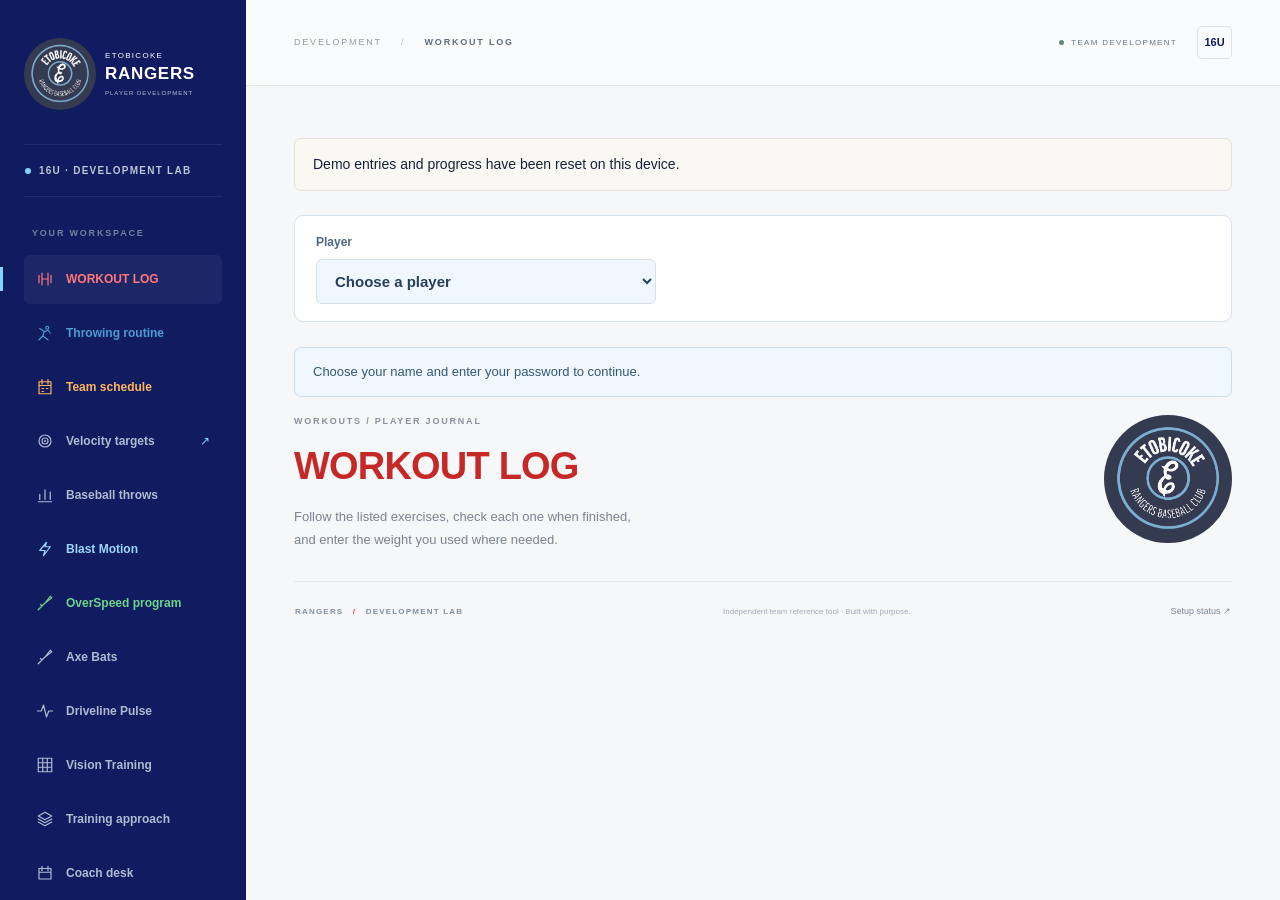
==== docs/index.html @ adc87307 "Add installable Rangers PWA without changing website workflows" ====
<!doctype html>
<html lang="en">
<head>
<meta charset="UTF-8"><meta name="viewport" content="width=device-width, initial-scale=1">
<meta name="theme-color" content="#111b60"><meta name="description" content="Etobicoke Rangers 16U development workspace. Explore Driveline and DUBS references, labeled interpolation, Blast Motion, post-throwing Pulse data, and player workout journals.">
<title>Rangers | Workout log</title>
<link rel="icon" href="./favicon.svg" type="image/svg+xml"><link rel="stylesheet" href="./style.css?v=throwing-in-workout-options-20261026">
<link rel="manifest" href="./manifest.webmanifest">
<link rel="apple-touch-icon" sizes="180x180" href="./icons/apple-touch-icon.png">
<meta name="apple-mobile-web-app-capable" content="yes">
<meta name="apple-mobile-web-app-status-bar-style" content="default">
<meta name="apple-mobile-web-app-title" content="Rangers">
</head>
<body>
<a class="skip-link" href="#main">Skip to content</a>
<aside class="sidebar">
  <a class="brand" href="#workouts" aria-label="Rangers Development home"><img class="brand-logo" src="./assets/rangers-logo.jpeg" alt="Etobicoke Rangers Baseball Club" width="72" height="72"><span class="brand-name">ETOBICOKE<strong>RANGERS</strong><small>PLAYER DEVELOPMENT</small></span></a>
  <div class="team-label"><span class="live-dot"></span>16U · DEVELOPMENT LAB</div>
  <p class="nav-label">YOUR WORKSPACE</p>
  <nav aria-label="Main navigation">
    <a href="#workouts" data-nav="workouts" class="nav-link active" aria-current="page"><svg viewBox="0 0 24 24" aria-hidden="true"><path d="M8 4v16m8-16v16M4 7v10m16-10v10M8 12h8"/></svg>WORKOUT LOG</a>
    <a href="#throwing" data-nav="throwing" class="nav-link"><svg viewBox="0 0 24 24" aria-hidden="true"><circle cx="15" cy="5" r="2"/><path d="m12 10 4-2 3 4M5 6l6 4-2 6-5 5m5-5 7 5"/></svg>Throwing routine</a>
    <a href="#schedule" data-nav="schedule" class="nav-link"><svg viewBox="0 0 24 24" aria-hidden="true"><path d="M4 5h16v16H4zM8 2v6m8-6v6M4 10h16M8 14h2m4 0h2M8 18h2"/></svg>Team schedule</a>
    <a href="#targets" data-nav="targets" class="nav-link"><svg viewBox="0 0 24 24" aria-hidden="true"><circle cx="12" cy="12" r="8"/><circle cx="12" cy="12" r="4"/><circle cx="12" cy="12" r=".6"/></svg>Velocity targets<span class="nav-arrow">↗</span></a>
    <a href="#tracker" data-nav="tracker" class="nav-link"><svg viewBox="0 0 24 24" aria-hidden="true"><path d="M5 18V11m7 7V5m7 13V8M3 21h18"/></svg>Baseball throws</a>
    <a href="#blast" data-nav="blast" class="nav-link"><svg viewBox="0 0 24 24" aria-hidden="true"><path d="m14 3-9 11h7l-2 7 9-12h-7l2-6Z"/></svg>Blast Motion</a>
    <a href="#overspeed" data-nav="overspeed" class="nav-link"><svg viewBox="0 0 24 24" aria-hidden="true"><path d="m5 19 7-7m-9 9 2-2m7-7 7-9 2 2-9 7M8 16l-2-2"/></svg>OverSpeed program</a>
    <a href="#axe" data-nav="axe" class="nav-link"><svg viewBox="0 0 24 24" aria-hidden="true"><path d="m5 19 7-7m-9 9 2-2m7-7 7-9 2 2-9 7M8 16l-2-2"/></svg>Axe Bats</a>
    <a href="#pulse" data-nav="pulse" class="nav-link"><svg viewBox="0 0 24 24" aria-hidden="true"><path d="M2 12h5l3-8 4 16 3-8h5"/></svg>Driveline Pulse</a>
    <a href="#concentration" data-nav="concentration" class="nav-link"><svg viewBox="0 0 24 24" aria-hidden="true"><path d="M3 3h18v18H3zM9 3v18m6-18v18M3 9h18M3 15h18"/></svg>Vision Training</a>
    <a href="#approach" data-nav="approach" class="nav-link"><svg viewBox="0 0 24 24" aria-hidden="true"><path d="m12 3 9 5-9 5-9-5 9-5Zm-9 9 9 5 9-5M3 16l9 5 9-5"/></svg>Training approach</a>
    <a href="#coach" data-nav="coach" class="nav-link"><svg viewBox="0 0 24 24" aria-hidden="true"><path d="M4 6h16v14H4zM8 3v6m8-6v6M4 11h16"/></svg>Coach desk</a>
  </nav>
  <div class="sidebar-note"><span class="sidebar-line"></span><p>Better habits.<br>Purposeful reps.<br><strong>Long-term development.</strong></p><span class="sidebar-season">ETOBICOKE RANGERS · 16U</span></div>
  <div class="sidebar-bottom"><span class="lock-icon">▣</span><div>Rangers team site<small>Public player entry</small></div></div>
</aside>
<div class="shell">
  <header class="topbar"><div class="breadcrumb">DEVELOPMENT <span>/</span> <strong id="breadcrumb-current">WORKOUT LOG</strong></div><div class="topbar-right"><span class="private-badge"><span></span>TEAM DEVELOPMENT</span><span class="team-avatar" aria-label="Rangers 16U">16U</span></div></header>
  <main id="main" tabindex="-1">
    <aside id="site-address-notice" class="blast-storage-note" hidden aria-label="New team website"><strong>Rangers team website</strong><p id="site-address-message"></p><a id="site-new-address" href="https://rangerschun.github.io/" class="secondary-button" hidden>Open rangerschun.github.io ↗</a><button id="device-copy-entries" type="button" class="secondary-button" hidden>Copy saved entries from old address</button><p id="device-copy-status" role="status" aria-live="polite"></p></aside>
    <p id="demo-reset-status" class="coverage-note" role="status" hidden></p>
    <section id="view-schedule" class="view" aria-labelledby="team-schedule-title" hidden>
      <div class="page-heading simple-heading"><div><div class="eyebrow">ETOBICOKE RANGERS / TEAMSNAP</div><h1 id="team-schedule-title">Team schedule</h1><p>Games, practices and team events from the team calendar.<br>All event times are shown in Eastern time.</p></div><img class="page-team-logo" src="./assets/rangers-logo.jpeg" alt="Etobicoke Rangers Baseball Club" width="128" height="128"></div>
      <section class="schedule-controls workout-entry-card" aria-label="Calendar controls">
        <div class="schedule-actions"><button id="team-schedule-refresh" class="primary-button" type="button">Refresh schedule</button><a id="team-schedule-subscribe" class="secondary-button" href="webcal://ical-cdn.teamsnap.com/team_schedule/896a42c8-2cb3-4e91-a8af-a056eafd6026.ics">Subscribe to team calendar ↗</a><button id="team-schedule-download" class="secondary-button" type="button" disabled>Download calendar ↓</button></div>
        <p id="team-schedule-status" class="field-help" role="status">Loading team calendar…</p><p id="team-schedule-updated" class="field-help"></p>
        <div class="workout-context-fields"><label for="team-schedule-view">Show<select id="team-schedule-view"><option value="all">All events</option><option value="upcoming">Upcoming events</option></select></label><label for="team-schedule-search">Find an event<input id="team-schedule-search" type="search" placeholder="Event or location" autocomplete="off"></label></div>
        <p class="field-help">Opening this tab checks TeamSnap automatically. No player name is needed. Subscribe to add team events to your calendar app; that app controls its own refresh timing.</p>
      </section>
      <p id="team-schedule-warning" class="coverage-note" role="status" hidden></p>
      <div class="schedule-display-bar"><div class="schedule-layout-switch" role="group" aria-label="Schedule layout"><button id="team-schedule-grid-mode" class="secondary-button" type="button" aria-pressed="true">Calendar</button><button id="team-schedule-list-mode" class="secondary-button" type="button" aria-pressed="false">List</button></div><span id="team-schedule-count" class="field-help"></span></div>
      <div id="team-schedule-month-controls" class="schedule-month-controls"><h2 id="team-schedule-month" aria-live="polite">Team calendar</h2><div><button id="team-schedule-previous" class="secondary-button" type="button" aria-label="Previous month">←</button><button id="team-schedule-today" class="secondary-button" type="button">Today</button><button id="team-schedule-next" class="secondary-button" type="button" aria-label="Next month">→</button></div></div>
      <div id="team-schedule-events" class="team-schedule-events"></div>
      <section id="team-schedule-day-details" class="schedule-day-details" aria-labelledby="team-schedule-selected-date"><h2 id="team-schedule-selected-date" tabindex="-1">Selected day</h2><div id="team-schedule-day-events"></div></section>
    </section>
    <section id="view-targets" class="view" aria-labelledby="targets-title" hidden data-player-access="locked">
      <div class="tab-player-bar"><div class="player-field"><label for="player"><span class="step-number">01</span> SELECT PLAYER</label><div class="select-wrap"><select id="player" aria-describedby="player-help"><option value="">Choose a player</option><option value="Aidan">Aidan</option><option value="Ambrose">Ambrose</option><option value="Andre">Andre</option><option value="Carson">Carson</option><option value="Carter">Carter</option><option value="Jayden">Jayden</option><option value="Joseph">Joseph</option><option value="Josh">Josh</option><option value="Max">Max</option><option value="Michael">Michael</option><option value="Nathan">Nathan</option><option value="Raiden">Raiden</option><option value="Rory">Rory</option><option value="Walker">Walker</option><option value="Marcus">Marcus</option><option value="Dominic">Dominic</option><option value="Demo">Demo</option></select></div><p id="player-help" class="field-help">Choose your name for this session</p></div></div>
      <p id="access-message-targets" class="player-access-message" role="status">Choose your name and enter your password to continue.</p>
      <div class="page-heading"><div><div class="eyebrow">THE TARGET IS A STARTING POINT.</div><h1 id="targets-title">Velocity targets</h1><p>Choose DUBS, Driveline or MARV ball references.<br class="desktop-break"> Bring a clear purpose to the work.</p></div><div class="hero-emblem" aria-hidden="true"><div class="emblem-orbit orbit-one"></div><div class="emblem-orbit orbit-two"></div><span class="emblem-cross cross-one">+</span><span class="emblem-cross cross-two">+</span><img class="hero-logo" src="./assets/rangers-logo.jpeg" alt="" width="160" height="160"><div class="hero-coordinate">PLYOCARE / VELOCITY LAB</div></div></div>
      <div class="coverage-note"><span class="note-symbol">i</span><p><strong>Screenshot coverage: 70–86 mph.</strong> Whole-mph inputs use the exact readings from your 17 screenshots. Decimal inputs use labeled interpolation. Colors, drill labels, and blanks are preserved.</p><button type="button" class="text-button" data-open="method-dialog">About the data <span>↗</span></button></div>
      <div class="equipment-note"><span class="eyebrow">DUBS / DRIVELINE / MARV</span><p>Choose your ball brand below. DUBS includes labeled reference estimates; MARV shows colours and ounce weights.</p><a href="#coach">Compare equipment ↗</a></div>
      <div class="target-options"><div><span class="option-label">BALL BRAND</span><div class="equipment-switch" role="group" aria-label="Choose ball brand"><button type="button" data-equipment-mode="dubs" class="selected" aria-pressed="true">DUBS</button><button type="button" data-equipment-mode="driveline" aria-pressed="false">Driveline</button><button type="button" data-equipment-mode="marv" aria-pressed="false">MARV</button></div></div></div>
      <nav class="drill-demos" aria-label="Watch PlyoCare drill demonstrations"><span>WATCH THE DRILL</span><div id="target-drill-demos"></div><small>Driveline demonstrations · opens a video in a new tab</small></nav>
      <form id="target-form" class="setup-card" novalidate>
        
        <div class="velocity-field"><label for="velocity"><span class="step-number">02</span> VELOCITY BASELINE</label><div class="velocity-control"><button type="button" id="decrease" class="stepper" aria-label="Decrease velocity by 1 mph">−</button><div class="velocity-input-wrap"><input id="velocity" type="number" inputmode="decimal" min="70" max="86" step="0.1" value="75" aria-describedby="velocity-help target-baseline-source velocity-error" required><span>MPH</span></div><button type="button" id="increase" class="stepper" aria-label="Increase velocity by 1 mph">+</button></div><p id="velocity-help" class="field-help">Defaults to your latest saved top-five throw average. You can still adjust it.</p><p id="target-baseline-source" class="field-help"></p><button id="target-use-average" class="secondary-button" type="button" hidden>Use top-five average</button></div>
        <div class="update-field"><button class="primary-button" type="submit">View my targets <span>↗</span></button><p class="field-help">Reference only · no throws recorded</p></div>
        <p class="form-error" id="velocity-error" role="alert" hidden></p>
      </form>
      
      <div class="results-heading"><div><div class="eyebrow" id="result-player">DUBS · REFERENCES + 150 G PROJECTIONS</div><h2 id="result-heading">DUBS references &amp; estimates at 75 mph</h2></div><span class="status-pill interpolated" id="result-status">Unvalidated · includes projections</span></div>
      <div id="dubs-transfer-note" class="dubs-transfer-note"><strong>Provisional reference · DUBS output not validated</strong><p>Five ball weights use copied Driveline references. Dark green 150 g shows PROJECTED values for Step Backs, Janitors, Drop Steps and Walking Windups: 60% of the 100 g reference + 40% of the 225 g reference. Roll-Ins stay blank. This assumes a straight-line change with mass; no 150 g or DUBS readings validate that assumption. Decimal mound baselines also use interpolation.</p></div><div id="marv-reference-note" class="dubs-transfer-note" hidden><strong>MARV ball colours &amp; weights</strong><p>3.5 oz light blue · 5 oz white · 7.5 oz red · 10 oz yellow · 16 oz orange · 32 oz dark gray. No MARV velocity targets have been supplied.</p><a href="https://marvtraining.com/products/marv-balls-velo-set" target="_blank" rel="noopener noreferrer">MARV Velo Set details ↗</a></div><div class="filter-bar"><div id="ball-filters" class="ball-filters" role="group" aria-label="Filter by ball color"></div><button class="export-button" id="export-targets" type="button"><svg viewBox="0 0 24 24" aria-hidden="true"><path d="M12 3v12m-4-4 4 4 4-4M4 16v5h16v-5"/></svg><span>Export targets</span></button></div>
      <p id="result-announcement" class="sr-only" role="status" aria-live="polite"></p>
      <div class="target-board" id="target-board" aria-label="PlyoCare target velocities"></div>
      <div id="empty-state" class="empty-state" hidden><span class="empty-symbol">↗</span><h3>That baseline is outside our source range.</h3><p id="empty-message"></p><button class="secondary-button" id="reset-baseline" type="button">Use a 75 mph example</button></div>
      <div class="board-footer"><span id="board-legend">PROJECTED = 150 g estimate. Roll-Ins omitted. — = no source value or projection.</span><span>All velocities in mph</span></div>
      <div class="bottom-grid"><article class="context-card"><span class="small-icon">↗</span><div><h3>A target needs context.</h3><p>Your coach sets the drill, effort, volume, and session. These reference values don’t choose a training program.</p><a href="#approach">Explore the training approach <span>→</span></a></div></article><article class="next-card"><div class="eyebrow">A SEPARATE SPACE FOR RESULTS</div><h3>Track your baseball throws.</h3><p>Up to 8 throws. Your maximum.<br>Your top-five average.</p><a href="#tracker">Open baseball tracker <span>↗</span></a><div class="mini-bars" aria-hidden="true"><i></i><i></i><i></i><i></i><i></i></div></article></div>
      <details class="source-details"><summary>Source details & calculation method <span>+</span></summary><div><p id="method-result"></p><ul id="source-files"></ul><p>Original Driveline blank combinations remain blank. The requested DUBS 150 g projections are separate estimates; Roll-Ins are omitted. Screenshot colors are retained as observed; known nominal masses are shown beside the colors. Your supplied chart identifies the orange source ball as 350 g. DUBS nominal masses are now verified from the manufacturer. DUBS colors are visually verified from the official product photos. Cross-brand target equivalence remains unverified; see Coach desk for the equipment comparison.</p><a href="./data.json" download="plyocare-observations.json">Download the source observation data ↗</a></div></details>
    </section>
    <section id="view-tracker" class="view" aria-labelledby="tracker-title" hidden data-player-access="locked">
      <div class="tab-player-bar"><label for="baseball-player">Player<select form="baseball-form" id="baseball-player" required><option value="">Choose a player</option><option value="Aidan">Aidan</option><option value="Ambrose">Ambrose</option><option value="Andre">Andre</option><option value="Carson">Carson</option><option value="Carter">Carter</option><option value="Jayden">Jayden</option><option value="Joseph">Joseph</option><option value="Josh">Josh</option><option value="Max">Max</option><option value="Michael">Michael</option><option value="Nathan">Nathan</option><option value="Raiden">Raiden</option><option value="Rory">Rory</option><option value="Walker">Walker</option><option value="Marcus">Marcus</option><option value="Dominic">Dominic</option><option value="Demo">Demo</option></select></label></div>
      <p id="access-message-tracker" class="player-access-message" role="status">Choose your name and enter your password to continue.</p>
      <div class="page-heading simple-heading"><div><div class="eyebrow">REGULAR BASEBALL / THROWING SESSIONS</div><h1 id="tracker-title">Baseball throws</h1><p>Log up to eight regular-baseball throws per session.<br>Your maximum and the average of your five highest velocities.</p></div><img class="page-team-logo" src="./assets/rangers-logo.jpeg" alt="Etobicoke Rangers Baseball Club" width="128" height="128"></div>
      <div class="blast-storage-note"><strong>Baseball sessions · saved on this device</strong><p>Choose your name and record Pocket Radar readings in mph. Entries stay in this browser; anyone using it can view the records. Coach-only Google Sheet submission and cross-device sync are not connected.</p><span id="baseball-storage-status" role="status"></span></div>
      <form id="baseball-form" class="baseball-entry-card" novalidate>
        <div class="card-title-row"><div><div class="eyebrow" id="baseball-mode-label">CURRENT SESSION</div><h2>Regular baseballs</h2></div><span class="status-pill neutral">MPH</span></div>
        <div class="baseball-context-fields">
          
          <label for="baseball-date">Session date<input id="baseball-date" type="date" required></label>
          <label for="baseball-context">Throwing context<select id="baseball-context"><option value="mound_fastball">Mound fastballs</option><option value="flat_ground">Flat-ground throws</option><option value="position_throw">Position throws</option><option value="other">Other baseball throws</option></select></label>
          <label for="baseball-distance">Throwing distance<input id="baseball-distance" type="text" value="60 ft 6 in" readonly aria-describedby="baseball-distance-help"><span id="baseball-distance-help">Regulation mound distance · fixed</span></label>
          <label for="baseball-notes">Session notes <span>optional</span><input id="baseball-notes" type="text" maxlength="300" placeholder="Useful throwing-session context"></label>
        </div>
        <p id="baseball-radar-note" class="baseball-radar-note">Radar: Pocket Radar · recorded automatically</p>
        <div class="baseball-throws-heading"><h3>Throw velocities</h3><p>Up to 8 readings · mph. Leave unused attempts blank.</p></div>
        <div id="baseball-throws" class="baseball-throw-inputs"></div>
        <p class="form-error" id="baseball-error" role="alert" hidden></p>
        <div class="baseball-form-footer"><p>At least five valid throws are needed for a top-five average. Sessions with fewer throws are marked incomplete.</p><div><button id="baseball-cancel-edit" type="button" class="secondary-button" hidden>Cancel edit</button><button id="baseball-save" type="submit" class="primary-button">Save baseball session <span>+</span></button></div></div>
      </form>
      <div class="tracker-layout"><article class="session-card"><div class="card-title-row"><div><div class="eyebrow">CURRENT BASEBALL SESSION</div><h2>Your velocity readings</h2></div><span class="demo-badge" id="baseball-chart-scale">0–70 MPH SCALE</span></div><div class="throws-chart" id="throws-chart" aria-label="Baseball throw velocities"></div><div class="sample-values" id="sample-values"></div><div class="session-footnote"><span class="chart-key"></span>Highest five used in the average <span>Fewer than five = incomplete</span></div></article><div class="tracker-summary"><article class="stat-card stat-dark"><span>SESSION MAXIMUM</span><div><strong id="stat-max">—</strong><small>MPH</small></div><p>Highest valid throw</p></article><article class="stat-card"><span>TOP-FIVE AVERAGE</span><div><strong id="stat-average">—</strong><small id="stat-average-unit">MPH</small></div><p id="stat-average-note">Needs at least five valid throws</p></article><article class="stat-card compact-stat"><span>VALID THROWS</span><div><strong id="stat-count">0</strong><small>/ 8</small></div></article></div></div>
      <div class="blast-history-heading"><div><div class="eyebrow">SELECTED PLAYER / BASEBALL SESSIONS</div><h2 id="baseball-history-title">Choose a player to view sessions</h2></div><div class="blast-history-actions"><button id="baseball-export" class="secondary-button" type="button" disabled>Export player CSV ↓</button><button id="baseball-delete-player" class="delete-button" type="button" disabled>Clear Entries</button></div></div>
      <div id="baseball-history" class="workout-history"></div><p id="baseball-announcement" class="blast-announcement" role="status" aria-live="polite"></p>
    </section>
    <section id="view-pulse" class="view" aria-labelledby="pulse-title" hidden data-player-access="locked">
      <div class="tab-player-bar"><label for="pulse-player">Player<select form="pulse-form" id="pulse-player" required><option value="">Choose a player</option><option value="Aidan">Aidan</option><option value="Ambrose">Ambrose</option><option value="Andre">Andre</option><option value="Carson">Carson</option><option value="Carter">Carter</option><option value="Jayden">Jayden</option><option value="Joseph">Joseph</option><option value="Josh">Josh</option><option value="Max">Max</option><option value="Michael">Michael</option><option value="Nathan">Nathan</option><option value="Raiden">Raiden</option><option value="Rory">Rory</option><option value="Walker">Walker</option><option value="Marcus">Marcus</option><option value="Dominic">Dominic</option><option value="Demo">Demo</option></select></label></div>
      <p id="access-message-pulse" class="player-access-message" role="status">Choose your name and enter your password to continue.</p>
      <div class="page-heading simple-heading"><div><div class="eyebrow">POST-THROWING / DRIVELINE PULSE</div><h1 id="pulse-title">Driveline Pulse</h1><p>Sync your sensor, then copy the day’s readings from Pulse.<br>Keep a record for you and your coach.</p></div><img class="page-team-logo" src="./assets/rangers-logo.jpeg" alt="Etobicoke Rangers Baseball Club" width="128" height="128"></div>
      <div class="blast-storage-note"><strong>Daily Pulse summary · manual entry</strong><p>Choose the same date shown in Pulse. These are the day’s totals, which can include more throws than your baseball velocity session. Unavailable values stay blank. Entries save on this device; Google submission needs activation and your player code in Coach desk. Choosing a name is not sign-in; anyone using this browser can view its saved entries.</p><span id="pulse-storage" role="status"></span></div>
      <form id="pulse-form" class="workout-entry-card pulse-entry-card" novalidate>
        <div class="card-title-row"><div><div class="eyebrow">AFTER SYNCING PULSE</div><h2>Your daily readings</h2></div><span class="status-pill neutral">Device copy</span></div>
        <div class="workout-context-fields"><label for="pulse-date">Pulse date<input id="pulse-date" type="date" required></label></div>
        <p id="pulse-day-status" class="pulse-day-status" role="status"></p>
        <div id="pulse-primary-metrics" class="pulse-metric-fields"></div>
        <details class="pulse-extra"><summary>More Pulse readings <span>optional</span></summary><p>Copy only values available in your app. Workloads and A:C ratio are stored as shown in Pulse.</p><div id="pulse-extra-metrics" class="pulse-metric-fields"></div><p>Arm speed is recorded in rpm. Baseball velocity in mph belongs in Baseball throws.</p></details>
        <label class="workout-session-notes" for="pulse-notes">Throwing notes <span>optional</span><textarea id="pulse-notes" rows="3" maxlength="500" placeholder="e.g. Catch play and bullpen; any context for your coach"></textarea></label>
        <p id="pulse-error" class="form-error" role="alert" hidden></p><div class="workout-form-footer"><p>One summary per player per date. Opening a saved date loads its readings; saving updates that day.</p><div><button id="pulse-reset" class="secondary-button" type="button">Reset changes</button><button id="pulse-save" class="primary-button" type="submit">Save daily Pulse summary</button></div></div>
      </form>
      <p id="pulse-announcement" class="blast-announcement" role="status" aria-live="polite"></p>
      <div class="blast-history-heading"><div><div class="eyebrow">SELECTED PLAYER / PULSE HISTORY</div><h2 id="pulse-history-title">Choose a player to see Pulse history</h2></div><div class="blast-history-actions"><button id="pulse-export" class="secondary-button" type="button" disabled>Export player CSV ↓</button><button id="pulse-delete-player" class="delete-button" type="button" disabled>Clear Entries</button></div></div><div id="pulse-history" class="workout-history"></div>
      <details class="source-details"><summary>Pulse metrics & sources <span>+</span></summary><div><p>Pulse’s daily dashboard reports total and high-effort throws, 1-day workload and average elbow torque. Optional workload, A:C ratio, arm-speed and arm-health fields retain the readings shown in your app. A 10 on the arm-health scale means the arm feels best.</p><p>The website does not sync with a Pulse account or calculate workload, A:C ratio, throwing limits or readiness. Copy readings after syncing in Pulse; use notes for context.</p><a href="https://help.drivelinebaseball.com/portal/en/kb/articles/pulse-get-started-coach" target="_blank" rel="noopener noreferrer">Driveline Pulse metric guide ↗</a><p><a href="https://help.drivelinebaseball.com/portal/en/kb/articles/resources-pulse" target="_blank" rel="noopener noreferrer">Driveline Pulse resources & metric explainer ↗</a></p><p>Field definitions checked October 24, 2026. Actual PlyoCare throw entry remains on hold.</p></div></details>
    </section>
    <section id="view-blast" class="view" aria-labelledby="blast-title" hidden data-player-access="locked">
      <div class="tab-player-bar"><label for="blast-player">Player<select id="blast-player" required><option value="">Choose a player</option><option value="Aidan">Aidan</option><option value="Ambrose">Ambrose</option><option value="Andre">Andre</option><option value="Carson">Carson</option><option value="Carter">Carter</option><option value="Jayden">Jayden</option><option value="Joseph">Joseph</option><option value="Josh">Josh</option><option value="Max">Max</option><option value="Michael">Michael</option><option value="Nathan">Nathan</option><option value="Raiden">Raiden</option><option value="Rory">Rory</option><option value="Walker">Walker</option><option value="Marcus">Marcus</option><option value="Dominic">Dominic</option><option value="Demo">Demo</option></select></label></div>
      <p id="access-message-blast" class="player-access-message" role="status">Choose your name and enter your password to continue.</p>
      <div class="page-heading simple-heading"><div><div class="eyebrow">HITTING / PLAYER ASSESSMENT</div><h1 id="blast-title">Blast Motion</h1><p>Choose your name and copy your end-of-session Blast Motion summary to track results over time.</p></div><img class="page-team-logo" src="./assets/rangers-logo.jpeg" alt="Etobicoke Rangers Baseball Club" width="128" height="128"></div>
      <div class="blast-storage-note"><strong>Saved only in this browser on this device</strong><p>Choosing a name does not sign you in. Anyone using this browser can view saved entries. Export records before changing devices; use Delete when a record is no longer needed.</p><p id="blast-team-connection">Your coach’s private team spreadsheet is ready. Google submissions need activation; there is no Blast sensor-account connection.</p><span id="blast-storage-status" role="status"></span></div>
      
      <form id="blast-form" class="blast-entry-card" hidden aria-label="Earlier swing controls">
        <div class="card-title-row"><div><div class="eyebrow" id="blast-mode-label">MANUAL DATA ENTRY</div><h2 id="blast-form-title">Add a swing</h2></div><span class="status-pill neutral">Device only</span></div>
        <div class="blast-context-fields">
          <label>Session date<input id="blast-date" type="date" required></label>
          <label>Drill / setting<select id="blast-drill"><option value="tee">Tee</option><option value="front_toss">Front toss</option><option value="machine">Machine</option><option value="live">Live pitching</option><option value="other">Other</option></select></label>
          <label>Bat details <span>optional</span><select id="blast-bat"><option value="">Choose a bat · optional</option><option value="Wood bat 32&quot;">Wood bat 32&quot;</option><option value="Wood bat 33&quot;">Wood bat 33&quot;</option><option value="BBCOR 32&quot;">BBCOR 32&quot;</option><option value="BBCOR 32.5&quot;">BBCOR 32.5&quot;</option><option value="BBCOR 33&quot;">BBCOR 33&quot;</option><option value="BBCOR 33.5&quot;">BBCOR 33.5&quot;</option><option value="BBCOR 34&quot;">BBCOR 34&quot;</option><option value="Axe bat green 32&quot;">Axe bat green 32&quot;</option><option value="Axe bat green 33&quot;">Axe bat green 33&quot;</option><option value="Axe bat red 32&quot;">Axe bat red 32&quot;</option><option value="Axe bat red 33&quot;">Axe bat red 33&quot;</option><option value="Axe bat blue 32&quot;">Axe bat blue 32&quot;</option><option value="Axe bat blue 33&quot;">Axe bat blue 33&quot;</option></select></label>
        </div>
        <p class="blast-input-help">Copy values in the units shown. Enter one swing, not a session average. Bat speed is required; leave unavailable metrics empty.</p>
        <div class="blast-metric-fields" id="blast-main-metrics"></div>
        <details class="blast-extra"><summary>More Blast metrics <span>+</span></summary><div class="blast-metric-fields" id="blast-extra-metrics"></div></details>
        <label class="blast-notes-label">Swing context <span>optional · no contact or medical details</span><input id="blast-notes" type="text" maxlength="300" placeholder="Pitch location, contact point, or task cue"></label>
        <p id="blast-error" class="form-error" role="alert" hidden></p>
        <div class="blast-form-footer"><p>Manual entry · no sensor sync · no automatic player grading</p><div class="blast-form-actions"><button id="blast-cancel-edit" class="secondary-button" type="button" hidden>Cancel edit</button><button id="blast-save" class="primary-button" type="submit">Save swing on this device <span>+</span></button></div></div>
      </form>
      <section class="blast-pcr-section" aria-labelledby="blast-pcr-title">
        <form id="blast-pcr-form" class="blast-entry-card" novalidate>
          <div class="card-title-row"><div><div class="eyebrow" id="blast-pcr-mode">END OF SESSION</div><h2 id="blast-pcr-title">End-of-session Blast summary</h2></div><span class="status-pill neutral">Session summary</span></div>
          <p class="blast-input-help">Finish your session in Blast, then copy its <strong>bat speed, attack angle and time to contact</strong>, plus any available PCR scores. Enter the values shown in the session summary; use notes if you record a best value. Leave unavailable readings blank.</p>
          <p id="blast-pcr-player-note" class="blast-history-help"></p>
          <div class="blast-pcr-context"><label for="blast-pcr-date">Session date<input id="blast-pcr-date" type="date" required></label><div class="blast-pcr-fixed-scale"><span>Score scale</span><strong id="blast-pcr-scale-label">20–80</strong><small id="blast-pcr-scale-help">Plane, Connection and Rotation use the 20–80 scale.</small></div></div>
          <div class="blast-pcr-context"><label for="blast-pcr-drill">Session setting<select id="blast-pcr-drill"><option value="other">Mixed / other</option><option value="tee">Tee</option><option value="front_toss">Front toss</option><option value="machine">Machine</option><option value="live">Live pitching</option></select></label><label for="blast-pcr-bat">Bat used <span>optional</span><select id="blast-pcr-bat"><option value="">Choose a bat · optional</option><option value="Wood bat 32&quot;">Wood bat 32&quot;</option><option value="Wood bat 33&quot;">Wood bat 33&quot;</option><option value="BBCOR 32&quot;">BBCOR 32&quot;</option><option value="BBCOR 32.5&quot;">BBCOR 32.5&quot;</option><option value="BBCOR 33&quot;">BBCOR 33&quot;</option><option value="BBCOR 33.5&quot;">BBCOR 33.5&quot;</option><option value="BBCOR 34&quot;">BBCOR 34&quot;</option><option value="Axe bat green 32&quot;">Axe bat green 32&quot;</option><option value="Axe bat green 33&quot;">Axe bat green 33&quot;</option><option value="Axe bat red 32&quot;">Axe bat red 32&quot;</option><option value="Axe bat red 33&quot;">Axe bat red 33&quot;</option><option value="Axe bat blue 32&quot;">Axe bat blue 32&quot;</option><option value="Axe bat blue 33&quot;">Axe bat blue 33&quot;</option></select></label></div>
          <div id="blast-session-metrics" class="blast-pcr-metrics"></div>
          <h3>The 3 Swing Quality Scores (PCR)</h3>
          <div id="blast-pcr-metrics" class="blast-pcr-metrics"></div>
          <details class="blast-extra"><summary>Session context <span>optional</span></summary><div class="blast-pcr-context"><label for="blast-pcr-label">Session label<input id="blast-pcr-label" type="text" maxlength="120" placeholder="e.g. Team cage session"></label><label for="blast-pcr-level">Level of play set in Blast<input id="blast-pcr-level" type="text" maxlength="120" placeholder="Copy the level shown in your app"></label></div><label for="blast-pcr-notes" class="blast-notes-label">Session notes<textarea id="blast-pcr-notes" rows="2" maxlength="500" placeholder="Drills, bats, or context for your coach"></textarea></label></details>
          <p id="blast-pcr-error" class="form-error" role="alert" hidden></p><p id="blast-pcr-storage" class="blast-history-help" role="status"></p>
          <div class="blast-form-footer"><p>At least one reading is needed. PCR scores stay between 20 and 80. No automatic grading is added.</p><div class="blast-form-actions"><button id="blast-pcr-cancel" class="secondary-button" type="button" hidden>Cancel edit</button><button id="blast-pcr-save" class="primary-button" type="submit" disabled>Save Blast session</button></div></div>
        </form>
        <p id="blast-pcr-announcement" class="blast-announcement" role="status" aria-live="polite"></p>
        <div class="blast-history-heading"><div><div class="eyebrow">END-OF-SESSION / BLAST HISTORY</div><h2 id="blast-pcr-history-title">Choose a player to see session scores</h2></div><div class="blast-history-actions"><button id="blast-pcr-export" class="secondary-button" type="button" disabled>Export session CSV ↓</button><button id="blast-pcr-delete-player" class="delete-button" type="button" disabled>Clear Entries</button></div></div>
        <p id="blast-pcr-latest-label" class="blast-history-help">Latest session · no scores saved yet</p><div id="blast-session-summary" class="blast-pcr-summary"></div><div id="blast-pcr-summary" class="blast-pcr-summary"></div>
        <p class="blast-history-help">Each entry is a session summary. Compare the same scale and Blast level of play across sessions. Earlier individual swing records, when present, remain available below for review and export.</p><div id="blast-pcr-history" class="workout-history"></div>
      </section>
      <details id="blast-legacy-history" class="source-details" hidden><summary>Earlier individual swing records</summary>
      <div class="blast-history-heading"><div><div class="eyebrow">INDIVIDUAL SWINGS / PROGRESS & HISTORY</div><h2 id="blast-history-title">Choose a player to view records</h2></div><div class="blast-history-actions"><button id="blast-export" type="button" class="secondary-button" disabled>Export player CSV ↓</button><button id="blast-delete-player" type="button" class="delete-button" disabled>Clear Entries</button></div></div>
      <div class="blast-tracking-filters" aria-label="Filter Blast progress and history">
        <label for="blast-filter-from">From<input id="blast-filter-from" type="date"></label><label for="blast-filter-to">Through<input id="blast-filter-to" type="date"></label>
        <label for="blast-filter-drill">Drill / setting<select id="blast-filter-drill"><option value="">All settings</option><option value="tee">Tee</option><option value="front_toss">Front toss</option><option value="machine">Machine</option><option value="live">Live pitching</option><option value="other">Other</option></select></label>
        <label for="blast-filter-bat">Bat<select id="blast-filter-bat"><option value="">All bats</option></select></label><button id="blast-reset-filters" class="secondary-button" type="button">Clear filters</button>
      </div>
      <p id="blast-filter-error" class="form-error" role="alert" hidden></p>
      <p id="blast-filter-description" class="blast-history-help">Choose your name above to see your saved history. Use the same drill and bat when comparing results. Optional metrics use only their recorded readings.</p>
      <section class="blast-progress" aria-labelledby="blast-progress-title"><div class="blast-progress-heading"><div><div class="eyebrow">DAILY MEANS / SELECTED READINGS</div><h2 id="blast-progress-title">Your progress over time</h2></div><label for="blast-trend-metric">Metric to track<select id="blast-trend-metric"></select></label></div><p class="blast-history-help">Each point is the mean of the individual swings recorded on that date after filtering. A change describes the readings; it is not a performance grade.</p><div id="blast-trend-summary" class="blast-trend-summary"></div><div id="blast-trend-chart" class="blast-trend-chart"></div><details id="blast-daily-details" class="blast-daily-details"><summary>View daily readings as a table</summary><div id="blast-daily-table" class="blast-history"></div></details></section>
      <div id="blast-summary" class="blast-summary"></div>
      <div id="blast-history" class="blast-history"></div><p id="blast-announcement" role="status" class="blast-announcement" aria-live="polite"></p>
      </details>
      <details class="source-details"><summary>Metric definitions & sources <span>+</span></summary><div><p>Bat speed is recorded in mph; attack angle is the bat path angle at contact in degrees; time to contact is recorded in seconds. Rotational acceleration uses g, and on-plane efficiency uses percent. Additional fields retain the units shown in Blast.</p><p>Record the same bat profile and drill context when assessing change. These sensor metrics alone do not measure bat-to-ball skill or swing decisions. Attack angle also depends on contact point (supplied Hitting manual, PDF p. 102).</p><a href="https://blastmotion.com/blog/what-does-blast-motion-measure/" target="_blank" rel="noopener noreferrer">Blast Motion’s metric definitions ↗</a><p>PCR session entries retain Plane, Connection and Rotation score points, separately from on-plane efficiency %, connection angles and rotational acceleration g. The team uses the 20–80 scale for new session PCR scores. The website copies the session scores without deriving them from swing metrics. <a href="https://blast-motion.helpjuice.com/what-is-plane" target="_blank" rel="noopener noreferrer">Blast 20–80 score guide ↗</a></p><p>Definitions checked October 24, 2026. No age-based targets or training prescriptions are applied.</p></div></details>
    </section>
    <section id="view-workouts" class="view" aria-labelledby="workouts-title" data-player-access="locked">
      <div class="tab-player-bar"><label for="workout-player">Player<select form="workout-form" id="workout-player" required><option value="">Choose a player</option><option value="Aidan">Aidan</option><option value="Ambrose">Ambrose</option><option value="Andre">Andre</option><option value="Carson">Carson</option><option value="Carter">Carter</option><option value="Jayden">Jayden</option><option value="Joseph">Joseph</option><option value="Josh">Josh</option><option value="Max">Max</option><option value="Michael">Michael</option><option value="Nathan">Nathan</option><option value="Raiden">Raiden</option><option value="Rory">Rory</option><option value="Walker">Walker</option><option value="Marcus">Marcus</option><option value="Dominic">Dominic</option><option value="Demo">Demo</option></select></label></div>
      <p id="access-message-workouts" class="player-access-message" role="status">Choose your name and enter your password to continue.</p>
      <div class="page-heading simple-heading"><div><div class="eyebrow">WORKOUTS / PLAYER JOURNAL</div><h1 id="workouts-title">WORKOUT LOG</h1><p>Follow the listed exercises, check each one when finished,<br>and enter the weight you used where needed.</p></div><img class="page-team-logo" src="./assets/rangers-logo.jpeg" alt="Etobicoke Rangers Baseball Club" width="128" height="128"></div>
      <section class="weekly-schedule" aria-labelledby="weekly-schedule-title">
        <div class="weekly-schedule-heading"><div><div class="eyebrow">GENERAL WEEK / DAY 1–7</div><h2 id="weekly-schedule-title">Your training week</h2><p>Complete all seven days before the next week unlocks. X marks are shown for the selected cycle and week.</p></div></div>
        <p id="workout-week-context" class="field-help" role="status"></p>
        <div class="weekly-schedule-grid">
          <article id="workout-week-day-1" class="weekly-schedule-day"><h3>Day 1<span id="workout-week-mark-1" class="workout-day-mark" aria-label="Completed" hidden>X</span></h3><div><strong>Med Ball + Lift · Day 1</strong><p>Med Ball Day 1, then Lift Day 1 · Heavy Lower · one checklist and save</p></div></article>
          <article id="workout-week-day-2" class="weekly-schedule-day"><h3>Day 2<span id="workout-week-mark-2" class="workout-day-mark" aria-label="Completed" hidden>X</span></h3><div><strong>Lift Day 2</strong><p>Light Upper</p></div></article>
          <article id="workout-week-day-3" class="weekly-schedule-day"><h3>Day 3<span id="workout-week-mark-3" class="workout-day-mark" aria-label="Completed" hidden>X</span></h3><div><strong>Conditioning Day 1</strong><p>Between Lift Days 2 and 3</p></div></article>
          <article id="workout-week-day-4" class="weekly-schedule-day"><h3>Day 4<span id="workout-week-mark-4" class="workout-day-mark" aria-label="Completed" hidden>X</span></h3><div><strong>Med Ball + Lift · Day 4</strong><p>Med Ball Day 2, then Lift Day 3 · Light Lower · one checklist and save</p></div></article>
          <article id="workout-week-day-5" class="weekly-schedule-day"><h3>Day 5<span id="workout-week-mark-5" class="workout-day-mark" aria-label="Completed" hidden>X</span></h3><div><strong>Lift Day 4</strong><p>Heavy Upper</p></div></article>
          <article id="workout-week-day-6" class="weekly-schedule-day"><h3>Day 6<span id="workout-week-mark-6" class="workout-day-mark" aria-label="Completed" hidden>X</span></h3><div><strong>Conditioning Day 2</strong><p>The day after Lift Day 4</p></div></article>
          <article id="workout-week-day-7" class="weekly-schedule-day"><h3>Day 7<span id="workout-week-mark-7" class="workout-day-mark" aria-label="Completed" hidden>X</span></h3><div><strong>Rest from lifting and conditioning</strong><p>No lift, med ball or conditioning session in this layout</p><label class="workout-rest-check"><input id="workout-rest-completed" type="checkbox">Rest completed</label><label class="workout-rest-date" for="workout-rest-date">Rest date<input id="workout-rest-date" type="date"></label><p id="workout-rest-status" class="field-help" role="status"></p></div></article>
        </div>
        <p class="weekly-schedule-note">On days with throwing, lift after throwing. Follow your coach-assigned throwing and hitting plans separately. This chart follows the workbook’s session spacing.</p>
      </section>
      <div class="blast-storage-note"><strong>Your workout journal · saved on this device</strong><p>Choose your name and your coach-assigned workout. Google submissions and individual account login still need activation. Anyone using this browser can view its saved records.</p><span id="workout-storage-status" role="status"></span></div>
      <form id="workout-form" class="workout-entry-card workout-unified" novalidate>
        <div class="card-title-row"><div><div class="eyebrow" id="workout-mode-label">CHOOSE & COMPLETE</div><h2 id="workout-form-title">Your workout</h2></div><span class="status-pill neutral">Device copy</span></div>
        <div class="workout-context-fields workout-who-fields"><label for="workout-date">Workout date<input id="workout-date" type="date" required></label></div>
        <section class="workout-picker workout-schedule-picker" aria-labelledby="workout-plan-title"><h3 id="workout-plan-title">Your scheduled workout</h3><div class="library-selectors"><label for="workout-plan-cycle">Cycle<select id="workout-plan-cycle" disabled><option value="1">Cycle 1</option><option value="2">Cycle 2</option><option value="3">Cycle 3</option></select></label><label for="workout-plan-week">Week<select id="workout-plan-week" disabled><option value="1">Week 1</option><option value="2">Week 2</option><option value="3">Week 3</option><option value="4">Week 4</option></select></label><label for="workout-plan-day">Day<select id="workout-plan-day" disabled><option value="">Choose a day</option></select></label></div><label id="workout-home-equipment-toggle" class="home-equipment-toggle" for="workout-no-equipment"><input id="workout-no-equipment" type="checkbox" disabled><span>I can’t use the equipment — load a bodyweight workout</span></label><label id="workout-equipment-choice" class="home-equipment-choice" for="workout-equipment" hidden>Home equipment<select id="workout-equipment" disabled><option value="gym" hidden>Gym</option><option value="home_bodyweight">Bodyweight — No Equipment</option><option value="home_bands">Home — Bands</option></select></label><p id="workout-equipment-help" class="library-intro"></p><p id="workout-plan-status" class="library-intro" role="status"></p></section><details class="source-details"><summary>Individual workouts / detailed entry</summary><section class="workout-picker" aria-labelledby="workout-library-title"><h3 id="workout-library-title">Choose a workout</h3><p class="library-intro">Choose your coach-assigned cycle, workout type, week and day. Choose Med Ball + Lift for Day 1 or Day 4 to complete both in one checklist, with med ball first.</p><div class="library-selectors"><label for="library-cycle">Cycle<select id="library-cycle"><option value="1">Cycle 1</option><option value="2">Cycle 2</option><option value="3">Cycle 3</option></select></label><label for="library-program">Workout type<select id="library-program"><option value="">Choose a workout type</option><option value="med-ball-lift-cycle-1">Med Ball + Lift</option><option value="beginner-lift-cycle-1">Lift</option><option value="conditioning-cycle-1">Conditioning</option><option value="custom">Custom workout / detailed entry</option></select></label><label for="library-week">Week<select id="library-week" disabled><option value="">Choose a week</option></select></label><label for="library-day">Day<select id="library-day" disabled><option value="">Choose a day</option></select></label></div><p id="library-cycle-note" class="library-intro" hidden>Throwing routines are shared across cycles. Follow the routine assigned by your coach.</p><div id="library-content"><p class="library-empty">Select your workout to see its exercises and demo links.</p></div></section></details>
        <p id="workout-template-status" class="workout-template-status" hidden></p>
        <div id="workout-manual-fields" class="workout-context-fields" hidden><label for="workout-title">Workout name<input id="workout-title" type="text" maxlength="120" placeholder="Name this workout"></label><label for="workout-category">Workout type<select id="workout-category"><option value="strength">Strength</option><option value="speed">Speed / conditioning</option><option value="mobility">Mobility</option><option value="baseball">Baseball practice</option><option value="other">Other</option></select></label><label for="workout-completion">Workout result<select id="workout-completion"><option value="">Choose your result</option><option value="completed">Completed</option><option value="partial">Partly completed / modified</option></select></label></div>
        <div class="workout-exercises-heading"><div><h3 id="workout-exercises-title">Exercise checklist</h3><p id="workout-exercise-help">A check confirms you finished the listed sets and reps. Unfinished exercises stay unchecked.</p></div><span id="workout-exercise-count" role="status">Choose a workout</span></div>
        <div id="workout-exercises" class="workout-exercises"><p class="workout-empty">Choose a workout above to begin.</p></div><div id="workout-extra-demos" class="library-extra-demos"></div><button id="workout-add-exercise" class="secondary-button workout-add" type="button" hidden>+ Add exercise</button>
        <details class="workout-extra-details"><summary>Session notes or other details <span>optional</span></summary><div class="workout-context-fields"><label for="workout-duration">Duration <span>minutes · optional</span><input id="workout-duration" type="number" min="0.1" max="1440" step="any" inputmode="decimal" placeholder="Minutes completed"></label><label for="workout-effort">Session effort <span>optional</span><select id="workout-effort"><option value="">Not recorded</option><option value="easy">Easy</option><option value="moderate">Moderate</option><option value="hard">Hard</option></select></label></div><label class="workout-session-notes" for="workout-notes">Session notes<textarea id="workout-notes" maxlength="500" rows="3" placeholder="Anything you want your coach to know?"></textarea></label></details>
        <label id="workout-manual-confirm" class="workout-confirmation" for="workout-confirm" hidden><input id="workout-confirm" type="checkbox"><span>I have entered the workout results I actually completed. For a partial workout, I explained what changed.</span></label>
        <p id="workout-error" class="form-error" role="alert" hidden></p><div class="workout-form-footer"><p id="workout-save-help">Check completed exercises and enter the total weight used in lb or kg.</p><div><button type="button" class="secondary-button" id="workout-cancel-edit" hidden>Cancel edit</button><button class="primary-button" type="submit" id="workout-save" disabled>Save workout <span>+</span></button></div></div>
        <details class="source-details library-source"><summary>Workbook & link notes <span>+</span></summary><div><p>Source: Chun Boys Throwing and Hitting Velo Workout CHATGPT.xlsx. Exercise names, tiers, individual set prescriptions, deload labels and video links are retained. Checking an exercise confirms completion of its listed plan; it does not copy planned numbers into measured results. Actual weights are entered separately.</p><p>Most videos come from the workbook. Repaired links and related variations are noted below. Videos open on demand in a new tab.</p><ul id="library-link-review"></ul><p>Throwing routines now support completion checkboxes. Actual PlyoCare velocity entry remains on hold.</p></div></details>
      </form>
      <div class="blast-history-heading"><div><div class="eyebrow">SELECTED PLAYER / WORKOUT HISTORY</div><h2 id="workout-history-title">Choose a player to view workouts</h2></div><div class="blast-history-actions"><button id="workout-export" type="button" class="secondary-button" disabled>Export player CSV ↓</button><button id="workout-delete-player" type="button" class="delete-button" disabled>Clear Entries</button></div></div><p class="workout-history-help">Saved checklists retain both completed and unchecked exercises. The coach overview can review the same completion details.</p><div id="workout-summary" class="workout-summary"></div><div id="workout-history" class="workout-history"></div><p id="workout-announcement" class="blast-announcement" role="status" aria-live="polite"></p>
    </section>
    <section id="view-throwing" class="view" aria-labelledby="throwing-page-title" hidden data-player-access="locked">
      <div class="tab-player-bar"><label for="throwing-player">Player<select form="throwing-form" id="throwing-player" required><option value="">Choose a player</option><option value="Aidan">Aidan</option><option value="Ambrose">Ambrose</option><option value="Andre">Andre</option><option value="Carson">Carson</option><option value="Carter">Carter</option><option value="Jayden">Jayden</option><option value="Joseph">Joseph</option><option value="Josh">Josh</option><option value="Max">Max</option><option value="Michael">Michael</option><option value="Nathan">Nathan</option><option value="Raiden">Raiden</option><option value="Rory">Rory</option><option value="Walker">Walker</option><option value="Marcus">Marcus</option><option value="Dominic">Dominic</option><option value="Demo">Demo</option></select></label></div>
      <p id="access-message-throwing" class="player-access-message" role="status">Choose your name and enter your password to continue.</p>
      <div class="page-heading simple-heading"><div><div class="eyebrow">THROWING / COMPLETION JOURNAL</div><h1 id="throwing-page-title">Throwing routine</h1><p>Follow your coach-assigned routine, watch the drill demonstrations,<br>and save completed or partial sessions.</p></div><img class="page-team-logo" src="./assets/rangers-logo.jpeg" alt="Etobicoke Rangers Baseball Club" width="128" height="128"></div>
      <section class="workout-entry-card throwing-equipment-settings" aria-labelledby="throwing-equipment-title"><h2 id="throwing-equipment-title">Your throwing equipment</h2><label for="throwing-plyo-brand">Plyoball brand<select id="throwing-plyo-brand" disabled><option value="driveline">Driveline</option><option value="dubs">DUBS</option><option value="marv">MARV</option></select></label><p id="throwing-plyo-status" class="field-help" role="status">Choose your name, then select your plyoball brand. The routine will show its colours and weights.</p></section>
      <section class="weekly-schedule throwing-plan" aria-labelledby="throwing-plan-title">
        <div class="weekly-schedule-heading"><div><div class="eyebrow">TEAM THROWING PLAN / DAY 1–7</div><h2 id="throwing-plan-title">Your throwing calendar</h2><p>Choose your Day 1 date, then click a day to open its routine. Complete and save the full routine to add an X to your calendar.</p></div></div>
        <div class="throwing-calendar-controls"><label for="throwing-calendar-start">Day 1 date<input id="throwing-calendar-start" type="date" disabled></label><p id="throwing-calendar-summary" role="status">Choose your name above to see your own calendar.</p></div>
        <p class="throwing-plan-scroll" id="throwing-plan-scroll">Scroll across to see all seven days.</p>
        <div class="throwing-plan-table-wrap" role="region" aria-label="13-week throwing schedule" aria-describedby="throwing-plan-scroll" tabindex="0"><table class="weekly-schedule-table throwing-plan-table"><caption class="sr-only">Team throwing schedule by phase, week, and Days 1 to 7</caption><thead><tr><th scope="col">Phase</th><th scope="col">Week</th><th scope="col">Day 1</th><th scope="col">Day 2</th><th scope="col">Day 3</th><th scope="col">Day 4</th><th scope="col">Day 5</th><th scope="col">Day 6</th><th scope="col">Day 7</th></tr></thead><tbody id="throwing-calendar-body">
          <tr><td class="throwing-plan-phase">First Week</td><th scope="row">Week 1</th><td><span class="throwing-plan-routine off">Off</span></td><td><span class="throwing-plan-routine hybrid-b">Hybrid B</span></td><td><span class="throwing-plan-routine recovery">Recovery</span></td><td><span class="throwing-plan-routine hybrid-b">Hybrid B</span></td><td><span class="throwing-plan-routine hybrid-b">Hybrid B</span></td><td><span class="throwing-plan-routine recovery">Recovery</span></td><td><span class="throwing-plan-routine off">Off</span></td></tr>
          <tr><td class="throwing-plan-phase">Velocity Building</td><th scope="row">Week 2</th><td><span class="throwing-plan-routine hybrid-a">Hybrid A</span></td><td><span class="throwing-plan-routine off">Off</span></td><td><span class="throwing-plan-routine hybrid-b">Hybrid B</span></td><td><span class="throwing-plan-routine velocity">Velocity OR PlyoCare Velo</span></td><td><span class="throwing-plan-routine recovery">Recovery</span></td><td><span class="throwing-plan-routine hybrid-b">Hybrid B</span></td><td><span class="throwing-plan-routine recovery">Recovery</span></td></tr>
          <tr><td class="throwing-plan-phase">Velocity Building</td><th scope="row">Week 3</th><td><span class="throwing-plan-routine hybrid-a">Hybrid A</span></td><td><span class="throwing-plan-routine off">Off</span></td><td><span class="throwing-plan-routine recovery">Recovery</span></td><td><span class="throwing-plan-routine velocity">Velocity OR PlyoCare Velo</span></td><td><span class="throwing-plan-routine recovery">Recovery</span></td><td><span class="throwing-plan-routine hybrid-b">Hybrid B</span></td><td><span class="throwing-plan-routine recovery">Recovery</span></td></tr>
          <tr><td class="throwing-plan-phase">Velocity Building</td><th scope="row">Week 4</th><td><span class="throwing-plan-routine hybrid-a">Hybrid A</span></td><td><span class="throwing-plan-routine off">Off</span></td><td><span class="throwing-plan-routine hybrid-b">Hybrid B</span></td><td><span class="throwing-plan-routine velocity">Velocity OR PlyoCare Velo</span></td><td><span class="throwing-plan-routine recovery">Recovery</span></td><td><span class="throwing-plan-routine hybrid-b">Hybrid B</span></td><td><span class="throwing-plan-routine recovery">Recovery</span></td></tr>
          <tr class="throwing-plan-deload"><td class="throwing-plan-phase">De-load Week</td><th scope="row">Week 5</th><td><span class="throwing-plan-routine off">Off</span></td><td><span class="throwing-plan-routine off">Off</span></td><td><span class="throwing-plan-routine hybrid-b">Hybrid B</span></td><td><span class="throwing-plan-routine hybrid-a">Hybrid A</span></td><td><span class="throwing-plan-routine recovery">Recovery</span></td><td><span class="throwing-plan-routine hybrid-b">Hybrid B</span></td><td><span class="throwing-plan-routine recovery">Recovery</span></td></tr>
          <tr><td class="throwing-plan-phase">Velocity Building</td><th scope="row">Week 6</th><td><span class="throwing-plan-routine hybrid-a">Hybrid A</span></td><td><span class="throwing-plan-routine off">Off</span></td><td><span class="throwing-plan-routine hybrid-b">Hybrid B</span></td><td><span class="throwing-plan-routine velocity">Velocity OR PlyoCare Velo</span></td><td><span class="throwing-plan-routine recovery">Recovery</span></td><td><span class="throwing-plan-routine hybrid-b">Hybrid B</span></td><td><span class="throwing-plan-routine recovery">Recovery</span></td></tr>
          <tr><td class="throwing-plan-phase">Velocity Building</td><th scope="row">Week 7</th><td><span class="throwing-plan-routine hybrid-a">Hybrid A</span></td><td><span class="throwing-plan-routine off">Off</span></td><td><span class="throwing-plan-routine recovery">Recovery</span></td><td><span class="throwing-plan-routine velocity">Velocity OR PlyoCare Velo</span></td><td><span class="throwing-plan-routine recovery">Recovery</span></td><td><span class="throwing-plan-routine hybrid-b">Hybrid B</span></td><td><span class="throwing-plan-routine recovery">Recovery</span></td></tr>
          <tr><td class="throwing-plan-phase">Velocity Building</td><th scope="row">Week 8</th><td><span class="throwing-plan-routine hybrid-a">Hybrid A</span></td><td><span class="throwing-plan-routine off">Off</span></td><td><span class="throwing-plan-routine hybrid-b">Hybrid B</span></td><td><span class="throwing-plan-routine velocity">Velocity OR PlyoCare Velo</span></td><td><span class="throwing-plan-routine recovery">Recovery</span></td><td><span class="throwing-plan-routine hybrid-b">Hybrid B</span></td><td><span class="throwing-plan-routine recovery">Recovery</span></td></tr>
          <tr class="throwing-plan-deload"><td class="throwing-plan-phase">De-load Week</td><th scope="row">Week 9</th><td><span class="throwing-plan-routine off">Off</span></td><td><span class="throwing-plan-routine off">Off</span></td><td><span class="throwing-plan-routine hybrid-b">Hybrid B</span></td><td><span class="throwing-plan-routine hybrid-a">Hybrid A</span></td><td><span class="throwing-plan-routine recovery">Recovery/Off</span></td><td><span class="throwing-plan-routine hybrid-b">Hybrid B</span></td><td><span class="throwing-plan-routine recovery">Recovery</span></td></tr>
          <tr><td class="throwing-plan-phase">Velocity Building</td><th scope="row">Week 10</th><td><span class="throwing-plan-routine hybrid-a">Hybrid A</span></td><td><span class="throwing-plan-routine off">Off</span></td><td><span class="throwing-plan-routine hybrid-b">Hybrid B</span></td><td><span class="throwing-plan-routine velocity">Velocity OR PlyoCare Velo</span></td><td><span class="throwing-plan-routine recovery">Recovery</span></td><td><span class="throwing-plan-routine hybrid-b">Hybrid B</span></td><td><span class="throwing-plan-routine recovery">Recovery</span></td></tr>
          <tr><td class="throwing-plan-phase">Velocity Building</td><th scope="row">Week 11</th><td><span class="throwing-plan-routine hybrid-a">Hybrid A</span></td><td><span class="throwing-plan-routine off">Off</span></td><td><span class="throwing-plan-routine recovery">Recovery</span></td><td><span class="throwing-plan-routine velocity">Velocity OR PlyoCare Velo</span></td><td><span class="throwing-plan-routine recovery">Recovery</span></td><td><span class="throwing-plan-routine hybrid-b">Hybrid B</span></td><td><span class="throwing-plan-routine recovery">Recovery</span></td></tr>
          <tr><td class="throwing-plan-phase">Velocity Building</td><th scope="row">Week 12</th><td><span class="throwing-plan-routine hybrid-a">Hybrid A</span></td><td><span class="throwing-plan-routine off">Off</span></td><td><span class="throwing-plan-routine hybrid-b">Hybrid B</span></td><td><span class="throwing-plan-routine velocity">Velocity OR PlyoCare Velo</span></td><td><span class="throwing-plan-routine recovery">Recovery</span></td><td><span class="throwing-plan-routine hybrid-b">Hybrid B</span></td><td><span class="throwing-plan-routine recovery">Recovery</span></td></tr>
          <tr class="throwing-plan-deload"><td class="throwing-plan-phase">De-load Week</td><th scope="row">Week 13</th><td><span class="throwing-plan-routine off">Off</span></td><td><span class="throwing-plan-routine off">Off</span></td><td><span class="throwing-plan-routine hybrid-b">Hybrid B</span></td><td><span class="throwing-plan-routine hybrid-a">Hybrid A</span></td><td><span class="throwing-plan-routine recovery">Recovery/Off</span></td><td><span class="throwing-plan-routine hybrid-b">Hybrid B</span></td><td><span class="throwing-plan-routine recovery">Recovery</span></td></tr>
        </tbody></table></div>
        <div id="throwing-calendar-choice" class="throwing-calendar-choice" hidden></div>
        <p id="throwing-calendar-message" class="field-help" role="status"></p>
      </section>
      <section class="equipment-panel throwing-ball-chart" aria-labelledby="throwing-ball-chart-title"><div class="eyebrow">BALL COLOURS / WEIGHTS</div><h2 id="throwing-ball-chart-title">Driveline, DUBS &amp; MARV balls</h2><p>Rows line up by weight. MARV balls sit beside the closest gram weight, with their actual ounce weight shown.</p><div class="equipment-table-wrap"><table class="equipment-table"><caption>MARV gram weights are approximate conversions, rounded to one decimal. Colours follow the coach-supplied photo; ounce labels follow the MARV Velo Set.</caption><thead><tr><th scope="col">Driveline PlyoCare</th><th scope="col">DUBS plyo balls</th><th scope="col">MARV · closest weight</th></tr></thead><tbody><tr><th scope="row"><span class="equipment-color"><i style="background:#7f858b" aria-hidden="true"></i>Gray</span><span class="ball-chart-weight">100 g</span></th><td><span class="equipment-color"><i style="background:#72a2c9" aria-hidden="true"></i>Light blue</span><span class="ball-chart-weight">100 g</span></td><td><span class="equipment-color"><i style="background:#78c6e9" aria-hidden="true"></i>Light blue</span><span class="ball-chart-weight">3.5 oz · ≈ 99.2 g</span></td></tr><tr><th scope="row"><span class="equipment-color"><i style="background:#235c46" aria-hidden="true"></i>Dark green</span><span class="ball-chart-weight">125 g</span></th><td>—</td><td>—</td></tr><tr><th scope="row"><span class="equipment-color"><i style="background:#e7bf2f" aria-hidden="true"></i>Yellow</span><span class="ball-chart-weight">150 g</span></th><td><span class="equipment-color"><i style="background:#35584b" aria-hidden="true"></i>Dark green</span><span class="ball-chart-weight">150 g</span></td><td><span class="equipment-color"><i style="background:#f7f7f2" aria-hidden="true"></i>White</span><span class="ball-chart-weight">5 oz · ≈ 141.7 g</span></td></tr><tr><th scope="row"><span class="equipment-color"><i style="background:#df493d" aria-hidden="true"></i>Red</span><span class="ball-chart-weight">225 g</span></th><td><span class="equipment-color"><i style="background:#e0ad29" aria-hidden="true"></i>Yellow / gold</span><span class="ball-chart-weight">225 g</span></td><td><span class="equipment-color"><i style="background:#e62529" aria-hidden="true"></i>Red</span><span class="ball-chart-weight">7.5 oz · ≈ 212.6 g</span></td></tr><tr><th scope="row"><span class="equipment-color"><i style="background:#8851a3" aria-hidden="true"></i>Purple</span><span class="ball-chart-weight">275 g</span></th><td>—</td><td><span class="equipment-color"><i style="background:#f5d315" aria-hidden="true"></i>Yellow</span><span class="ball-chart-weight">10 oz · ≈ 283.5 g</span></td></tr><tr><th scope="row"><span class="equipment-color"><i style="background:#ef9c11" aria-hidden="true"></i>Orange</span><span class="ball-chart-weight">350 g</span></th><td><span class="equipment-color"><i style="background:#f0832a" aria-hidden="true"></i>Orange</span><span class="ball-chart-weight">350 g</span></td><td>—</td></tr><tr><th scope="row"><span class="equipment-color"><i style="background:#087ab9" aria-hidden="true"></i>Blue</span><span class="ball-chart-weight">450 g</span></th><td><span class="equipment-color"><i style="background:#e5484b" aria-hidden="true"></i>Red</span><span class="ball-chart-weight">450 g</span></td><td><span class="equipment-color"><i style="background:#f58b13" aria-hidden="true"></i>Orange</span><span class="ball-chart-weight">16 oz · ≈ 453.6 g</span></td></tr><tr><th scope="row"><span class="equipment-color"><i style="background:#803d50" aria-hidden="true"></i>Maroon</span><span class="ball-chart-weight">700 g</span></th><td>—</td><td>—</td></tr><tr><th scope="row"><span class="equipment-color"><i style="background:#00a768" aria-hidden="true"></i>Green</span><span class="ball-chart-weight">1,000 g</span></th><td><span class="equipment-color"><i style="background:#303334" aria-hidden="true"></i>Black</span><span class="ball-chart-weight">1,000 g</span></td><td><span class="equipment-color"><i style="background:#394e56" aria-hidden="true"></i>Dark gray</span><span class="ball-chart-weight">32 oz · ≈ 907.2 g</span></td></tr><tr><th scope="row"><span class="equipment-color"><i style="background:#e78db8" aria-hidden="true"></i>Pink</span><span class="ball-chart-weight">1,500 g</span></th><td>—</td><td>—</td></tr></tbody></table></div><p><a href="https://marvtraining.com/products/marv-balls-velo-set" target="_blank" rel="noopener noreferrer">MARV Velo Set ↗</a> · <a href="#targets">View ball-brand references ↗</a></p></section>
      <div class="blast-storage-note"><strong>Throwing routine completion · saved on this device</strong><p>Choose your plyoball brand above to apply its colours and closest available weights. The source sets, reps and effort notes stay with the routine. Choose your name and check completed activities. Google submission needs activation; numerical PlyoCare velocity entry remains on hold.</p><span id="throwing-storage-status" role="status"></span></div>
      <div id="throwing-long-toss-parking" hidden><div id="throwing-long-toss-option"><label class="throwing-long-toss-choice" for="throwing-no-long-toss"><input id="throwing-no-long-toss" type="checkbox" disabled><span id="throwing-long-toss-label">Unable to do long toss — use a 5 oz / 150 g plyoball alternative</span></label></div></div>
      <form id="throwing-form" class="workout-entry-card workout-unified throwing-unified" novalidate hidden>
        <div class="card-title-row"><div><div class="eyebrow" id="throwing-mode-label">CHOOSE & COMPLETE</div><h2 id="throwing-form-title">Your throwing routine</h2></div><span class="status-pill neutral">Device copy</span></div>
        <div class="workout-context-fields workout-who-fields"><label for="throwing-date">Throwing date<input id="throwing-date" type="date" required></label></div>
        <section class="workout-picker" aria-labelledby="throwing-library-title"><h3 id="throwing-library-title">Your calendar routine</h3><p class="library-intro">Your calendar day fills in the routine and date automatically. Check off each completed activity below.</p><div class="library-selectors"><label for="throwing-library-cycle" hidden>Cycle<select id="throwing-library-cycle"><option value="1">Cycle 1</option><option value="2">Cycle 2</option><option value="3">Cycle 3</option></select></label><label for="throwing-library-program" hidden>Workout type<select id="throwing-library-program"><option value="throwing-routine">Throwing Routine</option></select></label><label for="throwing-library-week" hidden>Week<select id="throwing-library-week" disabled><option value="">Choose a week</option></select></label><label for="throwing-library-day" hidden>Routine<select id="throwing-library-day" disabled><option value="">Choose a day</option></select></label></div><p id="throwing-library-cycle-note" class="library-intro" hidden>Follow your coach-assigned routine. Check off completion here; numerical PlyoCare throw entry remains on hold.</p><p class="field-help">Using Driveline, DUBS or MARV? <span>Check the ball colour and weight chart</span> below the calendar.</p><div id="throwing-library-content"><p class="library-empty">Select your workout to see its exercises and demo links.</p></div></section>
        <p id="throwing-template-status" class="workout-template-status" hidden></p>
        <div id="throwing-manual-fields" class="workout-context-fields" hidden><label for="throwing-title">Workout name<input id="throwing-title" type="text" maxlength="120" placeholder="Name this workout"></label><label for="throwing-category">Workout type<select id="throwing-category"><option value="strength">Strength</option><option value="speed">Speed / conditioning</option><option value="mobility">Mobility</option><option value="baseball">Baseball practice</option><option value="other">Other</option></select></label><label for="throwing-completion">Workout result<select id="throwing-completion"><option value="">Choose your result</option><option value="completed">Completed</option><option value="partial">Partly completed / modified</option></select></label></div>
        <div class="workout-exercises-heading"><div><h3 id="throwing-exercises-title">Exercise checklist</h3><p id="throwing-exercise-help">A check confirms you finished the listed sets and reps. Unfinished exercises stay unchecked.</p></div><span id="throwing-exercise-count" role="status">Choose a workout</span></div>
        <div id="throwing-exercises" class="workout-exercises"><p class="workout-empty">Choose a workout above to begin.</p></div><div id="throwing-extra-demos" class="library-extra-demos"></div><button id="throwing-add-exercise" class="secondary-button workout-add" type="button" hidden>+ Add exercise</button>
        <details class="workout-extra-details"><summary>Session notes or other details <span>optional</span></summary><div class="workout-context-fields"><label for="throwing-duration">Duration <span>minutes · optional</span><input id="throwing-duration" type="number" min="0.1" max="1440" step="any" inputmode="decimal" placeholder="Minutes completed"></label><label for="throwing-effort">Session effort <span>optional</span><select id="throwing-effort"><option value="">Not recorded</option><option value="easy">Easy</option><option value="moderate">Moderate</option><option value="hard">Hard</option></select></label></div><label class="workout-session-notes" for="throwing-notes">Session notes<textarea id="throwing-notes" maxlength="500" rows="3" placeholder="Anything you want your coach to know?"></textarea></label></details>
        <label id="throwing-manual-confirm" class="workout-confirmation" for="throwing-confirm" hidden><input id="throwing-confirm" type="checkbox"><span>I have entered the workout results I actually completed. For a partial workout, I explained what changed.</span></label>
        <p id="throwing-error" class="form-error" role="alert" hidden></p><div class="workout-form-footer"><p id="throwing-save-help">Check completed exercises and enter the total weight used in lb or kg.</p><div><button type="button" class="secondary-button" id="throwing-cancel-edit" hidden>Cancel edit</button><button class="primary-button" type="submit" id="throwing-save" disabled>Save throwing routine <span>+</span></button></div></div>
        <details class="source-details library-source"><summary>Workbook & link notes <span>+</span></summary><div><p>Source: Chun Boys Throwing and Hitting Velo Workout CHATGPT.xlsx. Exercise names, tiers, individual set prescriptions, deload labels and video links are retained. Checking an exercise confirms completion of its listed plan; it does not copy planned numbers into measured results. Actual weights are entered separately.</p><p>Most videos come from the workbook. Repaired links and related variations are noted below. Videos open on demand in a new tab.</p><ul id="throwing-library-link-review"></ul><p>Throwing routines now support completion checkboxes. Actual PlyoCare velocity entry remains on hold.</p></div></details>
      </form>
      <div class="blast-history-heading"><div><div class="eyebrow">SELECTED PLAYER / THROWING HISTORY</div><h2 id="throwing-history-title">Choose a player to view workouts</h2></div><div class="blast-history-actions"><button id="throwing-export" type="button" class="secondary-button" disabled>Export player CSV ↓</button><button id="throwing-delete-player" type="button" class="delete-button" disabled>Clear Entries</button></div></div><p class="workout-history-help">Saved checklists retain both completed and unchecked exercises. The coach overview can review the same completion details.</p><div id="throwing-summary" class="workout-summary"></div><div id="throwing-history" class="workout-history"></div><p id="throwing-announcement" class="blast-announcement" role="status" aria-live="polite"></p>
    </section>
    <section id="view-overspeed" class="view" aria-labelledby="overspeed-title" hidden data-player-access="locked">
      <div class="tab-player-bar"><label for="overspeed-player">Player<select id="overspeed-player" required><option value="">Choose a player</option><option value="Aidan">Aidan</option><option value="Ambrose">Ambrose</option><option value="Andre">Andre</option><option value="Carson">Carson</option><option value="Carter">Carter</option><option value="Jayden">Jayden</option><option value="Joseph">Joseph</option><option value="Josh">Josh</option><option value="Max">Max</option><option value="Michael">Michael</option><option value="Nathan">Nathan</option><option value="Raiden">Raiden</option><option value="Rory">Rory</option><option value="Walker">Walker</option><option value="Marcus">Marcus</option><option value="Dominic">Dominic</option><option value="Demo">Demo</option></select></label></div>
      <p id="access-message-overspeed" class="player-access-message" role="status">Choose your name and enter your password to continue.</p>
      <div class="page-heading simple-heading"><div><div class="eyebrow">VELO SPORTS / PROGRAM & BAT SPEED</div><h1 id="overspeed-title">OverSpeed program</h1><p>Open the level assigned by your coach, watch the video,<br>and record your Pocket Radar readings and bat configuration.</p></div><div class="page-logo-pair"><img src="./assets/rangers-logo.jpeg" alt="Etobicoke Rangers Baseball Club" width="128" height="128"><img src="./assets/overspeed/velo-sports-logo.png" alt="Velo Sports" width="128" height="128"></div></div>
      <div class="reading-guide-card"><div><div class="eyebrow">COACH-SUPPLIED SOURCE · 21 PAGES</div><h2>OverSpeed Training<br>and Protocol Overview</h2><p>Velo Sports · five OverSpeed and three Counterweight levels below.</p></div><div class="reading-pdf-actions"><a href="./assets/readings/overspeed-training-protocol-overview.pdf" data-reading-pdf target="_blank" rel="noopener noreferrer" class="primary-button">Open program PDF ↗</a><a href="./assets/readings/overspeed-training-protocol-overview.pdf" data-reading-pdf download="overspeed-training-protocol-overview.pdf" class="secondary-button">Download program PDF ↓</a><a href="https://velosports.com/pages/all-training-levels" target="_blank" rel="noopener noreferrer" class="secondary-button">All training videos ↗</a></div></div>
      <section class="os-protocol-panel workout-entry-card" aria-labelledby="os-protocol-title">
        <div class="card-title-row"><div><div class="eyebrow">PLAYER PROGRESSION / FULL TRAINING CYCLE</div><h2 id="os-protocol-title">Complete the phase. Unlock the next.</h2></div><span class="status-pill neutral">Logged completion</span></div>
        
        <p id="os-progress-summary" class="workout-template-status" role="status"></p><p class="field-help">A full workout needs every prescribed drill, set, side and bat configuration. Primary training: 3 sessions per week for 5 weeks. Maintenance: 1 per week for at least 4 weeks. Ramp-up: 3 per week for 2 weeks. Training weeks start with the phase’s first logged workout and count after 7 days. Extra sessions do not shorten a phase; a full day off is required between credited sessions.</p>
        <details class="os-cycle-details"><summary>View all cycles & locked phases</summary><div id="os-cycle-progress" class="os-cycle-progress"></div><img class="os-cycle-source-image" src="./assets/readings/overspeed-training-cycles.png" alt="Coach-supplied OverSpeed training-cycle chart showing primary, maintenance and ramp-up phases"></details>
        <p id="os-protocol-storage" class="field-help" role="status"></p><p class="field-help">Progress currently saves in this browser. A player name is not sign-in. Google activation and a player code are needed to carry coach-received progress to another phone. These are self-reported workout completions.</p><button id="os-sync" class="secondary-button" type="button" hidden>Load / refresh my coach-received progress</button><p id="os-sync-status" class="field-help" role="status"></p>
      </section>
      <div class="blast-storage-note"><strong>Bat-speed measurements · separate from baseball throws and Blast swing metrics</strong><p>Enter Pocket Radar bat-speed readings in mph. Compare the same bat, configuration, side and drill. Follow one step at a time. Save the listed swings to move to the next side, bat setup or drill. Each drill completes after all its prescribed steps; the workout completes after every drill. Records save on this device; Google submission requires activation and your player code in Coach desk.</p><span id="overspeed-storage" role="status"></span></div>
      <section id="os-session-form" class="workout-entry-card os-session-form" aria-labelledby="os-session-title">
        <div class="card-title-row"><div><div class="eyebrow">YOUR DRILLS / VIDEOS & SPEED ENTRY</div><h2 id="os-session-title">Train & log in one place</h2></div></div>
        <div class="workout-context-fields"><label for="overspeed-program">Program / level<select id="overspeed-program"><option value="">Choose your assigned level</option></select></label><label for="os-stage">Training phase<select id="os-stage"><option value="">Choose a training phase</option></select></label><label for="os-session-date">Workout date<input id="os-session-date" type="date" required></label></div><p id="os-session-phase" class="field-help"></p><p class="field-help">Each card brings the drill, video and Pocket Radar entry together. The next side and bat setup are selected for you. Enter the listed speeds and Save & next. All prescribed steps are needed for a full workout; partial workouts do not unlock a later phase.</p>
        <section id="overspeed-guided-progress" class="overspeed-guided-progress" aria-live="polite"></section><div id="os-session-drills" class="os-session-drills"></div><div id="os-completion-controls"><label class="workout-session-notes" for="os-session-notes">Workout notes <span>optional</span><textarea id="os-session-notes" rows="2" maxlength="500"></textarea></label><p id="os-session-error" class="form-error" role="alert" hidden></p><div class="workout-form-footer"><p>Drill completion saves with bat speed. One workout per player/date; all drills and the required training weeks are needed to advance.</p><div><button id="os-session-cancel" class="secondary-button" type="button" hidden>Cancel edit</button><button id="os-session-save" class="primary-button" type="button">Save workout notes</button></div></div><p id="os-session-announcement" class="blast-announcement" role="status"></p></div>
      </section>
      <details class="source-details"><summary>Source notes & other protocols <span>+</span></summary><div><p>The uploaded PDF recommends its dynamic warm-up and a 60–90 second break before the heavy set during each drill. The tables retain the source’s sets, repetitions, side labels and equipment descriptions. OverSpeed levels unlock only after the preceding chart phases are completed. Counterweight protocols remain separately coach-assigned.</p><p>Base bat, green sleeve, green &amp; black sleeves, and Puck use are recorded separately. The remaining PDF sections cover Ground Force (pages 11–13), Sequencing (14–15), Bat Delivery (16), Exit Velo Application (17–19), Warm-Ups (20) and Supporting Fitness (21).</p><p>Bat-setup images are from <a href="https://velosports.com/pages/velo-training" target="_blank" rel="noopener noreferrer">Velo Sports’ training page ↗</a>, matching the supplied screenshots. Level video links come from Velo Sports’ All Training Levels page. Videos open on demand in a new tab; the publisher page above is also available.</p></div></details>
      <div class="blast-history-actions"><button id="overspeed-clear-entries" class="delete-button" type="button" disabled>Clear Entries</button></div>
      <details class="os-session-history-panel"><summary>Completed & partial workout history</summary><button id="os-session-export" class="secondary-button" type="button" disabled>Export completion CSV ↓</button><div id="os-session-history" class="workout-history"></div></details>
      <section class="blast-progress" aria-labelledby="overspeed-progress-title"><div class="eyebrow">COMPARE THE SAME CONDITIONS</div><h2 id="overspeed-progress-title">Bat-speed progress</h2><label class="overspeed-program-label" for="overspeed-series">Recorded context<select id="overspeed-series"><option value="">No recorded contexts</option></select></label><p class="workout-history-help">Each context keeps the program, drill, bat, configuration, Puck use and side together. Daily means use every recorded swing, with its actual sample count.</p><div id="overspeed-progress-summary" class="overspeed-progress-summary"></div><div class="accountability-table-wrap"><table class="overspeed-progress-table"><thead><tr><th scope="col">Date</th><th scope="col">Swings</th><th scope="col">Daily best · mph</th><th scope="col">Daily mean · mph</th></tr></thead><tbody id="overspeed-progress-days"></tbody></table></div></section>
      <div class="blast-history-heading"><div><div class="eyebrow">SELECTED PLAYER / RAW READINGS</div><h2 id="overspeed-history-title">Choose a player to see records</h2></div><button id="overspeed-export" type="button" class="secondary-button" disabled>Export player bat-speed CSV ↓</button></div><div id="overspeed-history"></div><p id="overspeed-announcement" class="blast-announcement" role="status" aria-live="polite"></p>
    </section>
    <section id="view-axe" class="view" aria-labelledby="axe-title" hidden data-player-access="locked">
      <div class="tab-player-bar axe-selector-bar">
        <div class="player-field"><label for="axe-player">Select player</label><select id="axe-player"><option value="">Choose a player</option><option value="Aidan">Aidan</option><option value="Ambrose">Ambrose</option><option value="Andre">Andre</option><option value="Carson">Carson</option><option value="Carter">Carter</option><option value="Jayden">Jayden</option><option value="Joseph">Joseph</option><option value="Josh">Josh</option><option value="Max">Max</option><option value="Michael">Michael</option><option value="Nathan">Nathan</option><option value="Raiden">Raiden</option><option value="Rory">Rory</option><option value="Walker">Walker</option><option value="Marcus">Marcus</option><option value="Dominic">Dominic</option><option value="Demo">Demo</option></select></div>
        <div class="player-field"><label for="axe-activity">Activity</label><select id="axe-activity"><option value="">Choose an activity</option><option value="bat_speed">Bat Speed</option><option value="short_bat">Short Bat</option><option value="long_bat">Long Bat</option><option value="mini_plyos">Mini Plyos</option></select></div>
        <div class="player-field"><label for="axe-season">Season</label><select id="axe-season" disabled><option value="">Choose a season</option><option value="off_season">Off-season</option><option value="in_season">In-season</option></select></div>
        <div class="player-field"><label for="axe-week">Program week</label><select id="axe-week" disabled><option value="">Choose a week</option></select></div>
      </div>
      <p id="access-message-axe" class="player-access-message" role="status">Choose your name and enter your password to continue.</p>
      <div class="page-heading simple-heading"><div><div class="eyebrow">RANGERS / AXE BATS</div><h1 id="axe-title">Axe Bats</h1><p>Choose your activity, season and week to load the supplied program.</p></div><img class="page-team-logo" src="./assets/rangers-logo.jpeg" alt="Etobicoke Rangers Baseball Club" width="128" height="128"></div>
      <p id="axe-program-prompt" class="library-empty">Choose your name, activity, season and week to open the corresponding program.</p>
      <section id="axe-program-view" class="workout-entry-card" aria-labelledby="axe-program-heading" hidden>
        <h2 id="axe-program-heading"></h2><p id="axe-program-source" class="field-help"></p><p id="axe-program-note" class="coverage-note" hidden></p>
        <p id="axe-completion-status" class="workout-template-status" role="status"></p>
        <form id="axe-completion-form" class="axe-completion-form" novalidate><label for="axe-workout-date">Workout date<input id="axe-workout-date" type="date" required></label><p class="field-help axe-coach-adjustment">Coach workout: one extra rep in every set. Check each drill after completing its sets with all listed bats.</p><p id="axe-bat-order" class="field-help"></p><p id="axe-drill-legacy-note" class="field-help" hidden>This older entry used section checks. Check each drill to update it.</p><div id="axe-drill-checklist"></div><p class="field-help">Check every drill after completing its listed sets. Checks save your progress; all drills are required to complete the workout.</p><button id="axe-completion-save" class="primary-button" type="submit" disabled>Complete workout &amp; continue</button></form>
        
        <p id="axe-completion-error" class="form-error" role="alert" hidden></p><p id="axe-completion-announcement" class="blast-announcement" role="status" aria-live="polite"></p>
        <div id="axe-program-crop" class="axe-program-frame"><img id="axe-program-image" class="axe-program-image" alt="" decoding="async"></div>
        <p><a id="axe-program-full" class="secondary-button" target="_blank" rel="noopener noreferrer">Open full source page ↗</a></p>
        <details class="axe-guide"><summary>Drill instructions &amp; full source guide</summary><label for="axe-guide-page">Source page<select id="axe-guide-page"></select></label><div id="axe-source-videos" class="schedule-actions"></div><img id="axe-guide-image" class="axe-guide-image" loading="lazy" alt=""><a id="axe-guide-full" class="secondary-button" target="_blank" rel="noopener noreferrer">Open full-size guide page ↗</a></details>
      </section>
      <section class="axe-history-panel"><div class="blast-history-heading"><h2>Saved Axe workouts</h2><div class="blast-history-actions"><button id="axe-export-entries" type="button" class="secondary-button" disabled>Export player CSV ↓</button><button id="axe-clear-entries" type="button" class="delete-button" disabled>Clear Entries</button></div></div><div id="axe-completion-history" class="workout-history"></div></section>
      <div class="axe-bat-grid" aria-label="Team Axe bats">
        <article class="axe-bat-card"><h2><span class="axe-bat-dot axe-bat-green" aria-hidden="true"></span>Green Axe Bat</h2><p>32″ and 33″</p></article>
        <article class="axe-bat-card"><h2><span class="axe-bat-dot axe-bat-red" aria-hidden="true"></span>Red Axe Bat</h2><p>32″ and 33″</p></article>
        <article class="axe-bat-card"><h2><span class="axe-bat-dot axe-bat-blue" aria-hidden="true"></span>Blue Axe Bat</h2><p>32″ and 33″</p></article>
      </div>
      <section class="workout-entry-card axe-bat-recording" aria-labelledby="axe-record-title"><h2 id="axe-record-title">Record an Axe Bat session</h2><p>Choose the matching Axe bat colour and length when recording your session in Blast Motion.</p><a href="#blast" class="primary-button">Open Blast Motion ↗</a></section>
    </section>
    <section id="view-concentration" class="view" aria-labelledby="concentration-title" hidden data-player-access="locked">
      <div class="tab-player-bar"><label for="concentration-player">Player<select id="concentration-player"><option value="">Choose a player</option><option value="Aidan">Aidan</option><option value="Ambrose">Ambrose</option><option value="Andre">Andre</option><option value="Carson">Carson</option><option value="Carter">Carter</option><option value="Jayden">Jayden</option><option value="Joseph">Joseph</option><option value="Josh">Josh</option><option value="Max">Max</option><option value="Michael">Michael</option><option value="Nathan">Nathan</option><option value="Raiden">Raiden</option><option value="Rory">Rory</option><option value="Walker">Walker</option><option value="Marcus">Marcus</option><option value="Dominic">Dominic</option><option value="Demo">Demo</option></select></label></div>
      <p id="access-message-concentration" class="player-access-message" role="status">Choose your name and enter your password to continue.</p>
      <div class="page-heading simple-heading"><div><div class="eyebrow">ONE NUMBER AT A TIME</div><h1 id="concentration-title">Vision Training</h1><p>Recommended: choose one activity a day—<br>a concentration grid or today’s short video.</p></div><img class="page-team-logo" src="./assets/rangers-logo.jpeg" alt="Etobicoke Rangers Baseball Club" width="128" height="128"></div>
      <div id="vision-training-layout" class="vision-training-layout">
      <section class="concentration-card" aria-labelledby="concentration-grid-title"><h2 id="concentration-grid-title">Concentration grid</h2><p class="field-help">Find and select the numbers in order from 1 to 100. The timer starts when you select 1.</p>
        <p id="concentration-daily-status" class="concentration-daily-status" role="status">Maximum 7 completed grids per day · Resets at 1:00 a.m. Eastern.</p>
        <p id="concentration-status" class="field-help" role="status" aria-live="polite">Select 1 to begin. Use Tab and Enter if you prefer a keyboard.</p>
        <div id="concentration-grid" class="concentration-grid" role="group" aria-label="Numbers 1 to 100 in random order"></div>
        <button id="concentration-retry" class="secondary-button" type="button" hidden>Retry saving time</button>
        <div class="concentration-actions"><button id="concentration-new" class="primary-button" type="button">New Grid</button><button id="concentration-restart" class="secondary-button" type="button">Restart this grid</button></div>
        <p class="field-help">New Grid shuffles the numbers. Restart keeps the same layout and resets your time. Maximum seven completed grids per day, using this browser’s saved history. Completed results stay saved. Completed grids save automatically for the selected player. Personal history stays on this device and sends to the coach sheet when connected.</p>
      </section>
      <section class="concentration-card concentration-comparison" aria-labelledby="concentration-comparison-title"><h2 id="concentration-comparison-title">Time comparison</h2><p class="field-help">Latest completed grid, your average and the team’s average. Times use minutes:seconds.tenths (0:00.0); a shorter bar is faster.</p><div id="concentration-chart" class="concentration-chart"></div><div class="concentration-stats"><div><span>FIND NEXT</span><strong id="concentration-next">1</strong></div><div><span>TIME</span><strong id="concentration-time" aria-label="Elapsed time">0:00.0</strong></div><div><span>COMPLETED</span><strong id="concentration-progress">0 / 100</strong></div></div><p id="concentration-team-status" class="field-help" role="status"></p><button id="concentration-refresh" class="secondary-button" type="button">Refresh team average</button><section class="concentration-completed" aria-labelledby="concentration-history-title"><h3 id="concentration-history-title">Your completed grids</h3><div id="concentration-history"></div></section></section>
      </div>
      <section id="vision-daily-video" class="concentration-card vision-video-card" aria-labelledby="vision-video-heading">
        <div class="eyebrow">ONE SHORT ACTIVITY / DAILY ROTATION</div><h2 id="vision-video-heading">Today’s YouTube video</h2>
        <p id="vision-video-position" class="field-help"></p>
        <a id="vision-video-link" class="vision-video-link" target="_blank" rel="noopener noreferrer"><img id="vision-video-image" width="160" height="90" alt="" loading="lazy"><span><strong id="vision-video-title"></strong><small id="vision-video-meta"></small><span class="vision-video-watch">Watch on YouTube ↗</span></span></a>
        <p class="field-help">Changes daily at 1:00 a.m. Eastern (Toronto), then repeats after the final video. Every video is eight minutes or less. Only concentration-grid results are saved.</p>
        <details class="vision-video-rotation"><summary id="vision-video-count">See the video rotation</summary><ol id="vision-video-list"></ol></details>
      </section>

    </section>
    <section id="view-approach" class="view" aria-labelledby="approach-title" hidden>
      <div class="page-heading simple-heading"><div><div class="eyebrow">THE SYSTEM BEHIND THE SESSION</div><h1 id="approach-title">Training approach</h1><p>A shared approach. An individual development path.</p></div><img class="page-team-logo" src="./assets/rangers-logo.jpeg" alt="Etobicoke Rangers Baseball Club" width="128" height="128"></div>
      <div class="development-loop"><span>ASSESS</span><b>→</b><span>TRAIN</span><b>→</b><span>REASSESS</span><b>↗</b></div>
      <div class="principle-grid"><article><span>01 / START WITH THE PLAYER</span><h2>Assess, then choose.</h2><p>Use an individual baseline to identify a useful development priority. A roster spot or age group doesn’t select a program.</p></article><article><span>02 / MAKE THE TASK CLEAR</span><h2>Give each rep a job.</h2><p>Choose the drill, implement, and feedback for a purpose. Focus on what the athlete is trying to accomplish.</p></article><article><span>03 / SEE THE WHOLE WEEK</span><h2>Coordinate the work.</h2><p>Throwing, hitting, lifting, games, and recovery share the same training calendar. More work isn’t a plan by itself.</p></article><article><span>04 / TAKE IT TO THE GAME</span><h2>Look for transfer.</h2><p>Check whether a change holds up under the demands of baseball. A drill record is one piece of the picture.</p></article></div>
      <article class="blast-card"><div><div class="eyebrow">THE NEXT ASSESSMENT LAYER</div><h2>Hitting has a bigger picture, too.</h2><p>Driveline’s Big 3 connects bat speed, bat-to-ball skill, and swing decisions. Blast entries capture swing data alongside drill and bat context. Assess contact outcomes and swing decisions separately.</p><a class="status-pill neutral" href="#blast">Open Blast Motion entry ↗</a></div><div class="big-three"><span><b>01</b> Bat speed</span><span><b>02</b> Bat-to-ball skill</span><span><b>03</b> Swing decisions</span></div></article>
      <div class="section-label">OUR PRIMARY REFERENCE LIBRARY</div><div class="library-grid"><article><span class="book-mark">P</span><h3>Advanced Pitching</h3><p>Kyle Boddy & Matt Daniels</p><span>206 PDF pages · supplied edition</span></article><article><span class="book-mark book-red">H</span><h3>Hacking the Kinetic Chain: Hitting</h3><p>Jason Ochart & Max Dutto</p><span>231 PDF pages · ©2023</span></article><article><span class="book-mark book-outline">19</span><h3>Training programs</h3><p>Throwing, hitting, strength & team practice</p><span>Source versions kept separately</span></article></div><details class="source-details"><summary>References behind these principles <span>+</span></summary><div><p>Advanced Pitching: PDF pp. 6–8, 26–27, 67–84, 169–206. Hitting: PDF pp. 16–38, 60–63, 109–144, 211–215, 226–231.</p><p>This is a team summary of the supplied books, not a claim that every historical recommendation is current guidance. The original books and programs remain in the coach’s private reference library.</p><p>For future sensor review: Hitting PDF p. 102 explains how contact point can change measured attack angle without changing the underlying bat path.</p></div></details>
    </section>
    <section id="view-coach" class="view" aria-labelledby="coach-title" hidden>
      <div class="page-heading simple-heading"><div><div class="eyebrow">COACH DESK / TEAM ACTIVITY</div><h1 id="coach-title">Coach desk</h1><p>Review Pulse summaries and workout logs across the roster.<br>Open player histories for more detail.</p></div><img class="page-team-logo" src="./assets/rangers-logo.jpeg" alt="Etobicoke Rangers Baseball Club" width="128" height="128"></div>
      <section id="coach-access-panel" class="coach-access-panel" aria-labelledby="coach-access-title">
        <h2 id="coach-access-title">Enter Coach desk</h2><p>Enter your password to continue.</p>
        <form id="coach-access-form"><label for="coach-access-password">Password<input id="coach-access-password" type="password" autocomplete="current-password" maxlength="100" required></label><p id="coach-access-error" class="form-error" role="alert" hidden></p><button id="coach-access-submit" type="submit" class="primary-button">Continue</button></form>
      </section>
      <div id="coach-access-content" hidden inert>
      <div class="coach-access-toolbar"><button id="coach-access-lock" type="button" class="secondary-button">Lock Coach desk</button><button id="device-copy-again" type="button" class="secondary-button" hidden>Copy saved entries from old address</button></div>
      <aside class="blast-coach-connection" aria-label="Blast coach sheet status"><strong>Team coach records</strong><p id="blast-coach-sheet-status">One coach-only spreadsheet is ready for Blast, baseball, and workout entries. The Google submission service still needs activation.</p></aside>
      <section class="accountability-panel pulse-coach-panel" aria-labelledby="pulse-coach-title"><div class="card-title-row"><div><div class="eyebrow">POST-THROWING CHECK-IN</div><h2 id="pulse-coach-title">Latest Pulse summaries</h2></div><span id="pulse-coach-source" class="status-pill neutral">This device only</span></div><p id="pulse-coach-scope"></p>
        <div id="pulse-coach-auth" hidden><form id="pulse-coach-form" class="accountability-coach-form"><label for="pulse-coach-code">Private coach code<input id="pulse-coach-code" type="password" autocomplete="off" maxlength="100" placeholder="Coach account or coach code"></label><button id="pulse-coach-refresh" class="primary-button" type="submit">Load / refresh coach Pulse records</button><button id="pulse-coach-device" class="secondary-button" type="button">Disconnect · use device records</button></form><p>Player submission codes cannot open the team overview.</p></div><p id="pulse-coach-error" class="form-error" role="alert" hidden></p>
        <div class="accountability-table-wrap"><table class="accountability-table"><caption>Each player’s most recent recorded Pulse date · missing readings stay blank</caption><thead><tr><th scope="col">Player</th><th scope="col">Pulse date</th><th scope="col">Throws</th><th scope="col">High effort</th><th scope="col">1-day workload</th><th scope="col">Average torque · N·m</th><th scope="col">A:C ratio</th></tr></thead><tbody id="pulse-coach-rows"></tbody></table></div><div class="accountability-footer"><p>Readings are copied from Pulse. Daily totals are kept as snapshots and are not added together.</p><button id="pulse-coach-export" class="secondary-button" type="button" disabled>Export Pulse records ↓</button></div>
      </section>
      <section class="accountability-panel" aria-labelledby="accountability-title"><div class="card-title-row"><div><div class="eyebrow">WORKOUT ACCOUNTABILITY</div><h2 id="accountability-title">Who has logged their work?</h2></div><span id="accountability-source" class="status-pill neutral">This device only</span></div><p id="accountability-scope"></p><div class="accountability-filters"><label for="accountability-from">Workout dates from<input id="accountability-from" type="date"></label><label for="accountability-to">Through<input id="accountability-to" type="date"></label><label for="accountability-filter">Show players<select id="accountability-filter"><option value="all">All players</option><option value="logged">With workout logs</option><option value="none">With no entries</option></select></label><button id="accountability-this-week" class="secondary-button" type="button">This week</button></div><div id="accountability-coach-auth" hidden><form id="accountability-coach-form" class="accountability-coach-form"><label for="accountability-code">Private coach code<input id="accountability-code" type="password" autocomplete="off" maxlength="100" placeholder="Coach account or coach code"></label><button id="accountability-refresh" type="submit" class="primary-button">Load / refresh coach sheet</button><button id="accountability-device" type="button" class="secondary-button">Disconnect · use device records</button></form><p>Shared team records require coach access. Player submission codes cannot open this overview.</p></div><p id="accountability-error" class="form-error" role="alert" hidden></p><div id="accountability-summary" class="accountability-summary"></div><div class="accountability-table-wrap"><table class="accountability-table"><caption>Workout logs in the selected date range</caption><thead><tr><th scope="col">Player</th><th scope="col">Entry status</th><th scope="col">Logs</th><th scope="col">Reported completed</th><th scope="col">Partial</th><th scope="col">Latest workout</th><th scope="col">Recorded results</th></tr></thead><tbody id="accountability-players"></tbody></table></div><div class="accountability-footer"><p>No entry means no recorded workout in this view. It does not establish a missed session. Completion is player-reported; a coach receipt confirms submission. No workout deadlines have been assigned.</p><button id="accountability-export" type="button" class="secondary-button">Export roster overview ↓</button></div></section>
      <section class="blast-coach-connection" aria-labelledby="team-journal-title"><div class="eyebrow">ONE COACH SPREADSHEET</div><h2 id="team-journal-title">Every saved entry, together.</h2><p>Baseball sessions, Blast swings, and workouts use one entry journal. Saves, edits, and deletions retain their record ID and are recorded as separate changes. Calculator previews are not submitted.</p><p id="team-journal-status" role="status">Loading saved entries…</p><p id="team-journal-summary"></p><div id="team-journal-auth" hidden><form id="team-connect-form"><label for="team-journal-player">Player<select id="team-journal-player"><option value="">Choose a player</option></select></label><label for="team-journal-code">Coach-issued player code<input id="team-journal-code" type="password" autocomplete="off" maxlength="100"></label><button id="team-connect" type="submit" class="primary-button">Send my entries</button></form><p>Your code stays in this open page. It permits submitting your entries; it does not open the coach’s sheet or other players’ records.</p></div><button id="team-journal-export" type="button" class="secondary-button">Export all entry changes</button><p class="field-help">The local preview keeps a device copy and a waiting journal. The Google-hosted version confirms receipt after each upload. Export includes every player saved in this browser. Deleting a device record does not erase changes already received by the coach.</p></section>
      <div class="coach-status-grid"><article><span class="status-dot ready"></span><div><h3>Reference targets</h3><p>70–86 mph source range</p><small>323 observed targets · 102 explicit blanks</small></div><span class="status-pill observed">Available</span></article><article><span class="status-dot pending"></span><div><h3>Player roster</h3><p>17 player labels loaded locally</p><small>First names only · local team copy</small></div><span class="status-pill observed">Local only</span></article><article><span class="status-dot pending"></span><div><h3>PlyoCare throw entry</h3><p>On hold at the coach’s request</p><small>Regular-baseball session logging is available in Baseball throws</small></div><span class="status-pill held">Held</span></article><article><span class="status-dot pending"></span><div><h3>Coach-only Google Sheet</h3><p>Not connected</p><small>No external submissions are enabled</small></div><span class="status-pill neutral">Pending</span></article></div>
      <div class="coach-bottom-grid"><article class="coach-checklist"><div class="eyebrow">BEFORE TEAM USE</div><h2>Finish the setup.</h2><ol><li><b>Review the local roster.</b><span>17 player labels are loaded. Confirm the labels before team use.</span></li><li><b>Connect a private coach Sheet.</b><span>Configure an authenticated submission route and verify who can submit and read records.</span></li><li><b>Confirm the collection plan.</b><span>Set team permissions, record retention, and deletion arrangements.</span></li><li><b>Release the PlyoCare entry hold.</b><span>Enable actual throw entry only after the coach asks to begin.</span></li></ol></article><article class="sheet-card"><span class="sheet-icon" aria-hidden="true">▤</span><h2>A useful session record.</h2><p>The proposed baseball-session Sheet keeps raw attempts, the maximum, and the top-five average with their throwing context.</p><div class="schema-tags"><span>Player alias</span><span>Session date</span><span>Baseball / throwing context</span><span>Throws 1–8</span><span>Maximum</span><span>Top-five mean</span><span>Device / units</span><span>Session intent</span></div><button id="download-template" type="button" class="secondary-button">Download empty Sheet template <span>↓</span></button><small>CSV headers only · no player records</small></article></div>
      <section class="equipment-panel" aria-labelledby="equipment-title"><div class="eyebrow">TEAM EQUIPMENT / VERIFIED MANUFACTURER LISTINGS</div><h2 id="equipment-title">DUBS throwing plyo balls.</h2><p>Compare nominal mass with the current Driveline product range. This is an equipment crosswalk, not a velocity conversion.</p><div class="equipment-table-wrap"><table class="equipment-table"><caption>Manufacturer listings and official product photos checked October 23, 2026. DUBS color names describe the photographed appearance. Your October 23 color/mass chart supplies the calculator crosswalk.</caption><thead><tr><th scope="col">DUBS model</th><th scope="col">Listed mass</th><th scope="col">Current Driveline color<br><small>at the same nominal mass</small></th><th scope="col">DUBS color<br><small>visually verified in product photo</small></th></tr></thead><tbody><tr><td><a href="https://dubsbaseball.com/dpb-100-100g-3-5oz-throwing-plyo-ball-with-seams/" target="_blank" rel="noopener noreferrer">DPB-100 ↗</a></td><td>100 g</td><td><span class="driveline-ball-label"><span class="driveline-color-dot" style="--driveline-ball-color:#7f858b" aria-hidden="true"></span>Gray</span></td><td><span class="equipment-color"><i style="background:#72a2c9" aria-hidden="true"></i>Light blue</span></td></tr><tr><td><a href="https://dubsbaseball.com/dpb-150-150g-5-3oz-throwing-plyo-ball-with-seams/" target="_blank" rel="noopener noreferrer">DPB-150 ↗</a></td><td>150 g</td><td><span class="driveline-ball-label"><span class="driveline-color-dot" style="--driveline-ball-color:#e7bf2f" aria-hidden="true"></span>Yellow</span></td><td><span class="equipment-color"><i style="background:#35584b" aria-hidden="true"></i>Dark green</span></td></tr><tr><td><a href="https://dubsbaseball.com/dpb-225-225g-8oz-throwing-plyo-ball-with-seams/" target="_blank" rel="noopener noreferrer">DPB-225 ↗</a></td><td>225 g</td><td><span class="driveline-ball-label"><span class="driveline-color-dot" style="--driveline-ball-color:#df493d" aria-hidden="true"></span>Red</span></td><td><span class="equipment-color"><i style="background:#e0ad29" aria-hidden="true"></i>Yellow / gold</span></td></tr><tr><td><a href="https://dubsbaseball.com/dpb-350-350g-12oz-throwing-plyo-ball-with-seams/" target="_blank" rel="noopener noreferrer">DPB-350 ↗</a></td><td>350 g</td><td><span class="driveline-ball-label"><span class="driveline-color-dot" style="--driveline-ball-color:#ef9c11" aria-hidden="true"></span>Orange</span></td><td><span class="equipment-color"><i style="background:#f0832a" aria-hidden="true"></i>Orange</span></td></tr><tr><td><a href="https://dubsbaseball.com/dpb-450-450g-16oz-throwing-plyo-ball-with-seams/" target="_blank" rel="noopener noreferrer">DPB-450 ↗</a></td><td>450 g</td><td><span class="driveline-ball-label"><span class="driveline-color-dot" style="--driveline-ball-color:#087ab9" aria-hidden="true"></span>Blue</span></td><td><span class="equipment-color"><i style="background:#e5484b" aria-hidden="true"></i>Red</span></td></tr><tr><td><a href="https://dubsbaseball.com/dpb-1000-1000g-35oz-throwing-plyo-ball-with-seams/" target="_blank" rel="noopener noreferrer">DPB-1000 ↗</a></td><td>1,000 g</td><td><span class="driveline-ball-label"><span class="driveline-color-dot" style="--driveline-ball-color:#00a768" aria-hidden="true"></span>Green</span></td><td><span class="equipment-color"><i style="background:#303334" aria-hidden="true"></i>Black</span></td></tr></tbody></table></div><h3>MARV Velo Set</h3><p class="equipment-photo-note">Light blue 3.5 oz · White 5 oz · Red 7.5 oz · Yellow 10 oz · Orange 16 oz · Dark gray 32 oz. Colours follow the coach-supplied photo; weights follow MARV’s listing. MARV weights differ from the Driveline gram labels.</p><p><a href="https://marvtraining.com/products/marv-balls-velo-set" target="_blank" rel="noopener noreferrer">MARV manufacturer’s set details ↗</a></p><div class="equipment-findings"><p><strong>Different surface descriptions.</strong> DUBS describes molded seams; Driveline describes a seamless PVC shell and sand fill. Equal nominal mass does not establish the same throwing response.</p><p><strong>Keep the screenshot colors.</strong> Your supplied chart identifies orange as 350 g and yellow as 150 g. The screenshots contain orange readings but no yellow 150 g readings. The DUBS 150 g row now has four explicitly projected values from the 100 g and 225 g references; Roll-Ins remain blank.</p></div><p class="equipment-photo-note">DUBS colors were matched visually to each product model and weight caption on the official catalog. These descriptive color names are photo observations rather than color names stated in the product text.</p><div class="equipment-sources"><a href="https://dubsbaseball.com/plyo-balls/throwing-plyo-balls/" target="_blank" rel="noopener noreferrer">Official DUBS product photos ↗</a><a href="https://dubsbaseball.com/dpb-6pac-pitchers-plyo-ball-set-with-carry-bag/" target="_blank" rel="noopener noreferrer">DUBS set description ↗</a><a href="https://drivelinebaseball.com/products/classic-plyocare-balls-sets" target="_blank" rel="noopener noreferrer">Driveline current specifications ↗</a></div></section>
      <div class="privacy-note"><svg viewBox="0 0 24 24" aria-hidden="true"><path d="M12 3 4 6v6c0 5 8 9 8 9s8-4 8-9V6l-8-3Z"/><path d="m8 12 3 3 5-6"/></svg><div><h3>Private by design, honest about setup.</h3><p>This site is published for owner review. Selecting a player is not sign-in or access control. Blast swing entries, Pulse summaries and workout journals can be saved in this browser on this device, with player-specific export and deletion. Anyone using this browser may view those entries. PlyoCare throw entry remains on hold. No analytics or external submissions are enabled.</p></div></div>
      </div>
    </section>
    <footer class="page-footer"><span>RANGERS <b>/</b> DEVELOPMENT LAB</span><span>Independent team reference tool · Built with purpose.</span><a href="#coach">Setup status ↗</a></footer>
  </main>
</div>
<dialog id="player-access-dialog" class="player-access-dialog" aria-labelledby="player-access-title" aria-describedby="player-access-help"><form id="player-access-form"><div class="eyebrow">PLAYER CHECK</div><h2 id="player-access-title">Continue as <span id="player-access-name"></span></h2><p id="player-access-help">Enter your password to continue.</p><label for="player-access-code">Password<input id="player-access-code" type="password" inputmode="numeric" autocomplete="off" maxlength="4" required></label><p id="player-access-error" class="form-error" role="alert" hidden></p><div class="player-access-actions"><button id="player-access-cancel" type="button" class="secondary-button">Cancel</button><button id="player-access-submit" type="submit" class="primary-button">Continue</button></div></form></dialog>
<dialog id="method-dialog" aria-labelledby="method-title"><div class="dialog-heading"><span class="eyebrow">KNOW THE SOURCE</span><button class="close-dialog" type="button" aria-label="Close data information">×</button></div><h2 id="method-title">A reference, with the<br>details kept intact.</h2><div class="method-points"><p><strong>Observed · whole mph</strong>Inputs from 70 through 86 mph show the exact displayed values transcribed from your 17 supplied calculator screenshots.</p><p><strong>Interpolated · decimal mph</strong>Within that range, decimal inputs use a straight-line estimate between neighboring screenshots, rounded to one decimal. This is an estimate, not the original Driveline formula.</p><p><strong>Exact source coverage: 70–86 mph</strong>The previous 80–86 mph projections have been replaced by screenshot observations. Inputs outside this range receive no targets. The original calculator formula has not been reconstructed.</p><p><strong>Colors and blanks matter</strong>Every original ball color, drill label and blank is retained in Driveline view. The separate DUBS 150 g projections do not replace any screenshot observation.</p><p><strong>Equipment stays specific</strong>These are Driveline reference observations. DUBS view copies Driveline references for 100, 225, 350, 450, and 1,000 g nominal matches. These are not validated DUBS output targets. Your supplied chart identifies orange as 350 g. The dark green DUBS 150 g row has four mass-interpolated projections: 60% of the gray 100 g reference plus 40% of the red 225 g reference. Roll-Ins are not projected. No yellow 150 g source readings or measured DUBS readings validate these projections.</p></div><button class="primary-button close-dialog" type="button">Back to the targets <span>→</span></button></dialog>
<noscript><div class="noscript">Enable JavaScript to calculate targets. Blast entry requires JavaScript; PlyoCare throw entry remains on hold.</div></noscript>
<script type="module" src="./app-home-ea4cdde34c6f.mjs"></script>
<script defer src="./pwa-register.js"></script>
</body></html>
---- docs/style.css ----
:root{--dropdown-bg:#f0f7ff;--navy:#111b60;--ink:#172338;--muted:#78808e;--red:#22749b;--paper:#f6f7f8;--line:#e5e7eb;--green:#008c60;--blue:#0879b8;--ball-red:#dd493e;--orange:#ec9a10;--gray:#7c838a;--shadow:0 3px 12px #101c3005;font-family:Inter,-apple-system,BlinkMacSystemFont,"Segoe UI",Arial,sans-serif;color:var(--ink);font-synthesis:none}*{box-sizing:border-box}body{margin:0;background:var(--paper);font-size:14px;line-height:1.5}button,input,select{font:inherit}button,a,input,select,summary{ -webkit-tap-highlight-color:transparent}button,a,summary{touch-action:manipulation}button{cursor:pointer}button:disabled{cursor:not-allowed;opacity:.5}a{color:inherit;text-decoration:none}button:focus-visible,a:focus-visible,input:focus-visible,select:focus-visible,summary:focus-visible{outline:3px solid #177aa6;outline-offset:4px}button{border:0}svg{width:20px;height:20px;fill:none;stroke:currentColor;stroke-width:1.6;stroke-linecap:round;stroke-linejoin:round}[hidden]{display:none!important}.sr-only{position:absolute;width:1px;height:1px;overflow:hidden;clip:rect(0,0,0,0);white-space:nowrap}.skip-link{position:fixed;top:10px;left:10px;z-index:50;background:white;padding:12px;transform:translateY(-150%)}.skip-link:focus{transform:translateY(0)}
.sidebar{width:246px;position:fixed;inset:0 auto 0 0;background:var(--navy);color:white;padding:38px 24px 22px;display:flex;flex-direction:column;z-index:5}.brand{display:flex;gap:12px;align-items:center}.brand-mark{background:var(--red);font:bold italic 40px/.9 Arial,sans-serif;width:48px;height:51px;display:flex;align-items:center;justify-content:center;position:relative;padding-right:5px;clip-path:polygon(0 0,100% 0,100% 79%,79% 100%,0 100%)}.brand-mark span{font-size:8px;position:absolute;bottom:6px;right:7px}.brand-name{font-size:9px;letter-spacing:2px;line-height:1.4}.brand-name strong{display:block;letter-spacing:.7px;font-size:20px;font-weight:850}.brand-name small{display:block;font-size:7px;letter-spacing:1.6px;color:#b9c2d0;margin-top:4px}.team-label{border-top:1px solid #ffffff12;border-bottom:1px solid #ffffff12;padding:18px 1px;margin-top:34px;font-size:10px;letter-spacing:1.25px;color:#bac5d5;font-weight:650}.live-dot{display:inline-block;background:#d63c45;width:6px;height:6px;border-radius:50%;margin-right:8px}.nav-label{font-size:9px;color:#71829a;letter-spacing:1.8px;margin:30px 8px 14px;font-weight:700}nav{display:flex;flex-direction:column;gap:5px}.nav-link{display:flex;gap:12px;align-items:center;min-height:49px;padding:13px 12px;border-radius:6px;color:#aebbd0;font-weight:550;font-size:12px;transition:background .15s,color .15s}.nav-link svg{width:18px;height:18px;flex-shrink:0}.nav-link.active{background:#ffffff0d;color:#fff}.nav-link.active:before{content:"";position:absolute;left:0;width:3px;height:24px;background:var(--red)}.nav-link:hover{color:white;background:#ffffff08}.nav-arrow{margin-left:auto;color:#83d5fa}.tiny-label{font-size:7px;letter-spacing:1px;background:#ffffff0c;border:1px solid #ffffff14;padding:2px 4px;margin-left:auto;color:#a1adbf}.sidebar-note{margin-top:auto;padding:54px 10px 35px}.sidebar-line{display:block;height:3px;width:26px;background:var(--red);margin-bottom:20px}.sidebar-note p{font-size:17px;line-height:1.55;letter-spacing:-.2px;font-weight:500;color:#8b9ab0}.sidebar-note strong{font-weight:500;color:#e7edf7}.sidebar-season{font-size:8px;letter-spacing:1.3px;color:#65748d}.sidebar-bottom{border-top:1px solid #ffffff12;padding-top:20px;display:flex;gap:10px;color:#b4c0d2;font-size:10px}.sidebar-bottom small{display:block;font-size:9px;color:#6e819b;margin-top:2px}.lock-icon{background:#ffffff08;width:29px;height:29px;display:flex;justify-content:center;align-items:center;border-radius:5px;color:#a9b7c9}.shell{margin-left:246px}.topbar{height:86px;border-bottom:1px solid var(--line);display:flex;align-items:center;justify-content:space-between;padding:0 48px;background:#fafbfc}.breadcrumb{font-size:9px;letter-spacing:1.8px;color:#9299a4}.breadcrumb span{margin:0 15px;color:#b8bfca}.breadcrumb strong{font-weight:600;color:#626d7e}.topbar-right{display:flex;gap:20px;align-items:center}.private-badge{font-size:8px;letter-spacing:1.3px;color:#677687;display:flex;gap:7px;align-items:center}.private-badge span{background:#638777;width:5px;height:5px;border-radius:50%}.team-avatar{height:33px;width:35px;display:flex;align-items:center;justify-content:center;border:1px solid #dce1e6;border-radius:5px;font-size:11px;font-weight:800;color:var(--navy)}main{max-width:1550px;padding:38px 48px 0;margin:0 auto;outline:none}.page-heading{display:flex;justify-content:space-between;align-items:center;margin-bottom:30px;min-height:220px}.eyebrow{font-size:9px;letter-spacing:1.8px;font-weight:700;color:#89919e;line-height:1.5}h1{font-size:48px;letter-spacing:-2px;line-height:1.08;margin:16px 0 15px;font-weight:800}h1 span{color:var(--red)}.page-heading p{font-size:13px;line-height:1.8;margin:0;color:#7a8492}.hero-emblem{width:280px;height:230px;position:relative;margin-right:38px;flex-shrink:0}.hero-ball{width:131px;height:131px;border-radius:50%;position:absolute;top:40px;left:74px;background:linear-gradient(145deg,#fdfefe 10%,#f1f2f3 60%,#d9dee3);box-shadow:15px 22px 35px #20344a0d,inset -4px -4px 8px #d8dee6;overflow:hidden;transform:rotate(-35deg)}.hero-ball i,.hero-ball b{position:absolute;width:110px;height:150px;border:2px dashed #75caee;border-radius:50%;top:-12px}.hero-ball i{left:-72px}.hero-ball b{right:-72px}.emblem-orbit{position:absolute;border:1px solid #d9dee6;border-radius:50%;width:230px;height:180px;top:16px;left:24px;transform:rotate(-34deg)}.orbit-two{width:270px;height:110px;top:50px;left:6px;transform:rotate(-34deg);border-style:dashed;opacity:.7}.emblem-cross{position:absolute;color:#a1aebd;font:18px monospace}.cross-one{top:13px;right:40px}.cross-two{bottom:45px;left:16px;color:#22749b}.hero-coordinate{position:absolute;bottom:12px;left:54px;font-size:7px;color:#a1a9b3;letter-spacing:2.6px}.coverage-note{display:flex;align-items:center;gap:13px;padding:15px 18px;border:1px solid #e5e2d8;background:#f9f8f3;border-radius:7px;margin-bottom:24px}.coverage-note p{font-size:10px;color:#8a826e;line-height:1.7;margin:0;max-width:700px}.coverage-note strong{font-weight:650;color:#68604e}.note-symbol{flex-shrink:0;border:1px solid #b9ac8b;border-radius:50%;width:15px;height:15px;text-align:center;font-size:10px;line-height:14px;color:#9d895b}.text-button{background:transparent;white-space:nowrap;font-size:10px;font-weight:650;color:#6f695a;margin-left:auto;padding:7px 0 7px 12px}.text-button span{margin-left:6px}.setup-card{background:#fff;border:1px solid var(--line);border-radius:9px;box-shadow:var(--shadow);display:grid;grid-template-columns:1fr 1.18fr 1fr;gap:26px;padding:27px 28px;align-items:center}.setup-card label{display:flex;align-items:center;font-size:8px;font-weight:750;letter-spacing:1.2px;color:#758092;margin-bottom:13px}.step-number{font-size:8px;background:#f3f5f7;color:#788395;border-radius:50%;width:18px;height:18px;display:inline-flex;justify-content:center;align-items:center;letter-spacing:0;margin-right:8px}.select-wrap{position:relative}.select-wrap:after{content:"⌄";position:absolute;right:15px;top:11px;font-size:17px;pointer-events:none;color:#6c7b8e}.select-wrap select{border:1px solid #e0e4e9;width:100%;height:46px;padding:0 35px 0 14px;border-radius:5px;color:#27374a;background:#fff;appearance:none;font-size:12px;font-weight:550}.field-help{font-size:9px;color:#9299a3;margin:9px 0 0;line-height:1.6}.velocity-field{border-left:1px solid #eceef1;padding-left:27px}.velocity-control{display:flex;align-items:center;gap:12px;max-width:250px}.stepper{border:1px solid #e2e6eb;background:white;width:29px;height:29px;flex-shrink:0;font-size:17px;line-height:1;color:#78889b;border-radius:5px;padding:0}.stepper:hover{background:#f3f5f7;color:var(--ink)}.velocity-input-wrap{display:flex;align-items:baseline;gap:5px;flex:1;min-width:0}.velocity-input-wrap input{font-size:37px;letter-spacing:-1.5px;font-weight:750;line-height:1;border:0;border-bottom:1px solid #e6e9ed;width:100%;max-width:110px;text-align:center;color:var(--ink);padding:0;background:transparent;appearance:textfield;font-variant-numeric:tabular-nums}.velocity-input-wrap input::-webkit-inner-spin-button{-webkit-appearance:none}.velocity-input-wrap span{font-size:9px;font-weight:700;color:#9ca4af;letter-spacing:1px}.primary-button{display:flex;align-items:center;justify-content:space-between;gap:24px;background:var(--red);color:white;padding:15px 19px;border-radius:5px;font-size:11px;font-weight:650;min-height:46px;transition:background .15s}.primary-button:hover:enabled{background:#185a7d}.primary-button span{font-size:17px;font-weight:400}.update-field{padding-left:15px}.update-field .primary-button{width:100%}.update-field .field-help{text-align:center}.form-error{margin:0;font-size:11px;color:#b02e36;grid-column:1/-1;padding-top:8px;border-top:1px solid var(--line)}.results-heading{display:flex;align-items:center;justify-content:space-between;margin:37px 0 20px}.results-heading .eyebrow{font-size:8px;letter-spacing:1.6px}h2{font-size:23px;line-height:1.3;font-weight:750;letter-spacing:-.6px;margin:6px 0}.status-pill{font-size:8px;font-weight:650;letter-spacing:.3px;padding:6px 9px;border-radius:4px;white-space:nowrap;display:inline-block}.observed{color:#427563;background:#e9f1ed;border:1px solid #d8e8df}.interpolated,.held{color:#a27724;background:#faf2df;border:1px solid #efe2c2}.neutral{color:#798495;background:#f0f2f5;border:1px solid #e1e5eb}.filter-bar{display:flex;align-items:center;justify-content:space-between;margin:0 0 17px;gap:15px}.ball-filters{display:flex;gap:5px;flex-wrap:wrap}.ball-filter{padding:8px 12px;border-radius:4px;font-size:10px;display:flex;align-items:center;gap:6px;color:#89909b;border:1px solid transparent;background:transparent;white-space:nowrap}.ball-filter.selected{color:#27384b;background:white;border-color:#dce1e8;box-shadow:0 2px 3px #17233803}.filter-dot{width:7px;height:7px;background:var(--ball-color);border-radius:50%;display:inline-block}.export-button{display:flex;align-items:center;gap:8px;background:transparent;color:#7c8794;font-size:9px;padding:8px 0 8px 10px;white-space:nowrap}.export-button svg{width:13px;height:13px}.export-button:hover{color:var(--red)}.target-board{border:1px solid #dfe4ea;background:white;border-radius:8px;overflow:hidden}.board-header,.ball-row{display:grid;grid-template-columns:1.02fr repeat(5,1fr);align-items:stretch}.board-header{padding:0 17px;background:#f0f3f6;min-height:43px;align-items:center;border-bottom:1px solid #e1e5eb}.board-header span{font-size:9px;font-weight:650;color:#768294;text-align:center;padding:0 4px;line-height:1.3}.board-header span:first-child{text-align:left;padding-left:13px;letter-spacing:1.3px;font-size:8px}.ball-row{margin:0 17px;border-bottom:1px solid #edf0f4;min-height:82px}.ball-row:last-child{border:0}.ball-label{display:flex;gap:11px;align-items:center;padding:15px 7px 15px 10px}.ball-label strong{font-size:11px;font-weight:650}.ball-label small{display:block;font-size:7px;color:#a1a9b3;margin-top:2px;letter-spacing:.4px}.ball-dot{width:25px;height:25px;flex-shrink:0;border-radius:50%;background:var(--ball-color);box-shadow:inset -3px -3px 5px #00000015,inset 2px 2px 3px #ffffff24,0 2px 2px #101c3010;position:relative;overflow:hidden}.ball-dot:before{content:"";position:absolute;top:-2px;left:-8px;width:17px;height:30px;border:1px dashed #ffffff70;border-radius:50%;transform:rotate(-25deg)}.ball-dot:after{content:"";position:absolute;top:-2px;right:-9px;width:17px;height:30px;border:1px dashed #ffffff70;border-radius:50%;transform:rotate(-25deg)}.target-cell{display:flex;justify-content:center;align-items:center;position:relative;text-align:center;margin:14px 5px;border-radius:5px;min-height:53px;background:color-mix(in srgb,var(--ball-color) 5%,white);gap:4px;flex-wrap:wrap}.target-cell:before{content:"";height:3px;width:14px;border-radius:2px;background:var(--ball-color);position:absolute;top:7px;opacity:.65}.target-value{font-size:23px;line-height:1;font-weight:730;font-variant-numeric:tabular-nums;letter-spacing:-.8px;margin-top:7px}.target-unit{font-size:7px;color:#9299a2;line-height:1;align-self:center;margin-top:15px}.target-cell.blank{background:transparent;color:#c9d0d9}.target-cell.blank:before{display:none}.target-cell.blank .target-value{font-size:20px;font-weight:400;margin:0}.mobile-drill-label{display:none}.board-footer{display:flex;justify-content:space-between;gap:15px;font-size:9px;color:#929baa;padding:13px 3px}.legend-dash{font-size:12px;font-weight:600;color:#9ca6b4;margin-right:5px}.bottom-grid{display:grid;grid-template-columns:1.25fr 1fr;gap:19px;margin-top:24px}.context-card{padding:26px 25px;display:flex;gap:16px;border:1px solid var(--line);border-radius:8px;background:#fff}.small-icon{width:32px;height:32px;border:1px solid #e2e6eb;border-radius:50%;display:flex;align-items:center;justify-content:center;font-size:17px;flex-shrink:0;color:#7f8b9b}.context-card h3,.next-card h3{font-size:14px;font-weight:700;margin:0 0 8px;letter-spacing:-.2px}.context-card p,.next-card p{font-size:10px;color:#9099a7;line-height:1.8;margin:0;max-width:310px}.context-card a{display:block;font-size:10px;font-weight:600;margin-top:13px}.context-card a span{margin-left:5px;color:var(--red)}.next-card{background:var(--navy);color:#fff;border-radius:8px;padding:24px 27px;position:relative;overflow:hidden}.next-card .eyebrow{font-size:7px;letter-spacing:1.2px;color:#8192ad;margin-bottom:10px}.next-card h3{font-size:17px}.next-card p{color:#8394ae;font-size:10px}.next-card a{display:inline-block;color:#f0acaf;font-size:10px;font-weight:550;margin-top:13px}.next-card a span{margin-left:10px}.mini-bars{position:absolute;bottom:22px;right:23px;display:flex;align-items:flex-end;gap:5px;height:65px;opacity:.7}.mini-bars i{width:9px;background:#273b58;border-radius:2px;height:45%}.mini-bars i:nth-child(2){height:65%;background:#455776}.mini-bars i:nth-child(3){height:55%}.mini-bars i:nth-child(4){height:85%;background:#b34653}.mini-bars i:nth-child(5){height:70%;background:#354969}.source-details{border-top:1px solid var(--line);margin-top:30px;font-size:11px;color:#7d8999}.source-details summary{padding:18px 1px;cursor:pointer;display:flex;justify-content:space-between;list-style:none;font-size:10px;font-weight:600}.source-details summary::-webkit-details-marker{display:none}.source-details summary span{font-size:15px;font-weight:400}.source-details[open] summary span{transform:rotate(45deg)}.source-details>div{padding:0 8px 16px;max-width:850px;line-height:1.8}.source-details ul{padding-left:20px;font-size:10px;word-break:break-word}.source-details a{color:var(--red);font-weight:550}.page-footer{display:flex;justify-content:space-between;gap:15px;align-items:center;border-top:1px solid var(--line);margin-top:27px;padding:23px 1px 27px;color:#a2aab6;font-size:8px}.page-footer>span:first-child{font-size:8px;letter-spacing:1.2px;font-weight:650;color:#8290a3}.page-footer b{margin:0 6px;color:#d63c45}.page-footer a{font-size:9px;color:#7b889a}.empty-state{background:#fff;border:1px solid var(--line);border-radius:8px;text-align:center;padding:45px 25px}.empty-symbol{font-size:35px;color:var(--red)}.empty-state h3{font-size:19px;letter-spacing:-.5px}.empty-state p{color:var(--muted);font-size:12px}.secondary-button{border:1px solid #d9e0e9;background:white;padding:12px 15px;min-height:42px;border-radius:5px;font-size:11px;color:#3c4e66;font-weight:600}.secondary-button:hover{background:#f3f5f8}.simple-heading{min-height:185px}.simple-heading h1{font-size:43px}.large-index{font-size:145px;letter-spacing:-13px;font-weight:850;color:#e6e9ed;line-height:1;padding-right:30px}.hold-banner{border:1px solid #ebdfc2;background:#fbf6e9;padding:20px;border-radius:8px;display:flex;gap:13px;align-items:center;margin:23px 0}.hold-dot{width:8px;height:8px;background:#b68d3d;border-radius:50%;flex-shrink:0}.hold-banner strong{font-size:12px;color:#836b3f}.hold-banner p{font-size:11px;margin:4px 0 0;color:#9b8b6c}.hold-banner .status-pill{margin-left:auto}.tracker-layout{display:grid;grid-template-columns:1fr 230px;gap:21px}.session-card{background:#fff;border:1px solid var(--line);padding:26px;border-radius:8px;min-width:0}.card-title-row{display:flex;justify-content:space-between;align-items:center;gap:10px}.card-title-row h2{font-size:19px}.demo-badge{font-size:7px;padding:5px 7px;letter-spacing:1px;color:#8995a5;border:1px solid #e2e8ed;border-radius:3px;white-space:nowrap}.muted{color:#8993a0;font-size:11px;margin:8px 0 18px}.segmented{display:inline-flex;gap:2px;background:#f0f3f6;padding:3px;border-radius:5px}.segmented button{padding:7px 14px;border-radius:3px;background:transparent;color:#8a95a3;font-size:10px}.segmented button.selected{background:white;color:#23364e;box-shadow:0 1px 4px #101c3010}.throws-chart{height:210px;display:flex;gap:13px;align-items:flex-end;border-bottom:1px solid #e5eaf0;padding:38px 14px 0;margin:12px 0 0}.chart-column{flex:1;height:100%;display:flex;flex-direction:column;justify-content:flex-end;align-items:center;gap:7px;position:relative}.chart-bar{width:100%;max-width:48px;background:#dce6ef;border-radius:4px 4px 0 0;min-height:15px}.chart-bar.top-five{background:#183b59}.chart-column .chart-value{font-size:10px;font-weight:600;color:#8b98a8;line-height:1;white-space:nowrap;font-variant-numeric:tabular-nums}.chart-column.is-top .chart-value{color:#233f5b}.sample-values{display:grid;grid-template-columns:repeat(8,1fr);gap:6px;margin:12px 12px 0;color:#939dab;font-size:8px;text-align:center}.session-footnote{display:flex;align-items:center;gap:7px;color:#8c98a7;font-size:8px;line-height:1.8;margin-top:25px}.session-footnote>span:last-child{margin-left:auto}.chart-key{width:6px;height:6px;background:#183b59;border-radius:1px;flex-shrink:0}.tracker-summary{display:flex;flex-direction:column;gap:14px}.stat-card{background:#fff;border:1px solid var(--line);border-radius:8px;padding:22px}.stat-card>span{font-size:8px;letter-spacing:1.4px;font-weight:650;color:#8390a0}.stat-card strong{font-size:38px;font-weight:750;letter-spacing:-1.5px}.stat-card small{font-size:9px;color:#9aa5b3;margin-left:7px}.stat-card p{margin:2px 0 0;font-size:9px;color:#8f9aaa}.stat-dark{background:var(--navy);border-color:var(--navy);color:white}.stat-dark strong{color:white}.stat-dark>span{color:#899db8}.stat-dark p{color:#8292a9}.compact-stat{display:flex;justify-content:space-between;align-items:center;padding:14px 20px}.compact-stat strong{font-size:25px}.submission-card{display:flex;justify-content:space-between;gap:25px;align-items:center;padding:27px;background:#fff;border:1px solid var(--line);border-radius:8px;margin-top:24px}.submission-card h3{font-size:15px;margin:9px 0}.submission-card p{font-size:11px;color:#8c97a6;margin:0}.submission-card .primary-button{white-space:nowrap;background:#607084;min-width:210px}.development-loop{display:flex;align-items:center;justify-content:space-around;gap:15px;padding:25px;border:1px solid #dee5ec;background:white;border-radius:7px;margin:24px 0;font-size:11px;font-weight:700;letter-spacing:2px}.development-loop b{font-size:22px;color:var(--red);font-weight:400}.principle-grid{display:grid;grid-template-columns:1fr 1fr;border:1px solid var(--line);border-radius:8px;overflow:hidden;background:white}.principle-grid article{padding:31px;border-right:1px solid var(--line);border-bottom:1px solid var(--line)}.principle-grid article:nth-child(even){border-right:0}.principle-grid article:nth-last-child(-n+2){border-bottom:0}.principle-grid article>span{font-size:8px;color:#387b99;letter-spacing:1px;font-weight:600}.principle-grid h2{font-size:22px;margin:12px 0}.principle-grid p{color:#8b96a4;font-size:12px;line-height:1.85;max-width:400px;margin:0}.blast-card{margin-top:25px;display:grid;grid-template-columns:1.3fr 1fr;background:var(--navy);border-radius:8px;padding:35px;gap:50px;color:white}.blast-card h2{font-size:24px;margin:10px 0}.blast-card p{color:#98a7bc;font-size:11px;line-height:1.8}.blast-card .status-pill{background:#ffffff08;color:#9baac0;border-color:#ffffff17;font-size:8px;margin-top:6px}.blast-card .eyebrow{color:#8093af}.big-three{display:flex;flex-direction:column;justify-content:center;gap:0}.big-three span{padding:15px 4px;border-bottom:1px solid #ffffff16;font-size:13px}.big-three b{color:#83d5fa;font-size:9px;margin-right:20px;font-weight:600}.section-label{font-size:9px;letter-spacing:1.7px;color:#8895a5;margin:34px 0 16px;font-weight:650}.library-grid{display:grid;grid-template-columns:repeat(3,1fr);gap:17px}.library-grid article{border:1px solid var(--line);background:white;padding:25px;border-radius:7px}.book-mark{display:flex;justify-content:center;align-items:center;border-radius:3px;width:30px;height:37px;background:var(--navy);color:white;font-weight:800;font-size:20px;margin-bottom:20px}.book-red{background:var(--red)}.book-outline{background:#f4f6f8;color:#7d8da3;border:1px solid #dce4eb;font-size:15px}.library-grid h3{font-size:13px;font-weight:700;line-height:1.4;margin-bottom:5px;min-height:37px}.library-grid p{font-size:10px;color:#8290a1}.library-grid article>span:last-child{font-size:8px;color:#a0aab6}.coach-status-grid{display:grid;grid-template-columns:1fr 1fr;gap:15px;margin:22px 0 28px}.coach-status-grid article{padding:23px;background:white;border:1px solid var(--line);border-radius:7px;display:flex;align-items:center;gap:13px}.status-dot{height:8px;width:8px;border-radius:50%;flex-shrink:0}.status-dot.ready{background:#60917b}.status-dot.pending{background:#e2be75}.coach-status-grid h3{font-size:13px;margin:0 0 3px}.coach-status-grid p{font-size:11px;color:#7e8c9c;margin:0}.coach-status-grid small{font-size:8px;color:#9ba6b4;display:block;margin-top:5px;line-height:1.6}.coach-status-grid .status-pill{margin-left:auto}.coach-bottom-grid{display:grid;grid-template-columns:1.1fr 1fr;gap:23px}.coach-checklist,.sheet-card{border:1px solid var(--line);background:white;border-radius:8px;padding:30px}.coach-checklist h2,.sheet-card h2{font-size:23px;margin:9px 0 21px}.coach-checklist ol{counter-reset:setup;list-style:none;padding:0;margin:0}.coach-checklist li{counter-increment:setup;position:relative;padding:0 0 25px 34px}.coach-checklist li:before{content:counter(setup);position:absolute;left:0;top:0;border:1px solid #e3e8ee;border-radius:50%;width:21px;height:21px;display:flex;align-items:center;justify-content:center;font-size:8px;color:#8d9bad}.coach-checklist li:last-child{padding-bottom:0}.coach-checklist b{font-size:11px;font-weight:650}.coach-checklist li span{font-size:10px;color:#929daa;display:block;margin-top:4px;line-height:1.8}.sheet-card{background:#edf2f0;border-color:#dce7e0}.sheet-icon{color:#62917c;font-size:33px;line-height:1}.sheet-card h2{margin-top:15px;margin-bottom:12px;font-size:21px}.sheet-card p{font-size:11px;color:#7e958a;line-height:1.85}.schema-tags{display:flex;flex-wrap:wrap;gap:6px;margin:20px 0}.schema-tags span{font-size:8px;padding:5px 8px;background:#ffffff80;border:1px solid #dce7e0;border-radius:3px;color:#6d887a}.sheet-card .secondary-button{font-size:10px;display:flex;align-items:center;justify-content:space-between;width:100%;color:#658371;border-color:#cfddd5;gap:10px}.sheet-card>small{display:block;color:#8da095;font-size:8px;margin-top:9px;text-align:center}.privacy-note{margin:25px 0 0;padding:22px 25px;border:1px solid #e2e7ee;border-radius:7px;display:flex;gap:14px}.privacy-note svg{flex-shrink:0;color:#8b9db2;margin-top:4px;width:22px;height:22px}.privacy-note h3{font-size:12px;margin:0 0 4px}.privacy-note p{font-size:10px;color:#8b98a8;margin:0;line-height:1.8}dialog{max-width:540px;width:calc(100% - 32px);padding:30px 35px;border:1px solid #e3e8ee;border-radius:12px;color:var(--ink);box-shadow:0 15px 90px #00000022}dialog::backdrop{background:#101c3077;backdrop-filter:blur(4px)}.dialog-heading{display:flex;align-items:center;justify-content:space-between}.close-dialog:not(.primary-button){background:#f1f3f6;width:30px;height:30px;border-radius:50%;font-size:20px;color:#8792a1}dialog h2{font-size:29px;line-height:1.2;margin:17px 0 22px;letter-spacing:-1px}.method-points p{font-size:11px;line-height:1.8;color:#8691a0;border-bottom:1px solid #edf0f4;padding-bottom:15px;margin:12px 0}.method-points strong{display:block;color:#3a4c63;font-size:12px;margin-bottom:5px}.method-points p:last-child{border:0}dialog .primary-button{width:100%;margin-top:25px}.noscript{position:fixed;bottom:0;left:0;right:0;background:#d63c45;color:white;padding:20px;z-index:100;text-align:center}
@media(min-width:1600px){main{padding-top:45px}.page-heading{margin-bottom:38px}.hero-emblem{margin-right:80px}.setup-card{padding:32px}.ball-row{min-height:93px}.target-cell{min-height:61px}.target-value{font-size:27px}}
@media(max-width:1190px){.sidebar{width:217px;padding-left:19px;padding-right:19px}.brand-name strong{font-size:18px}.brand-name{font-size:8px;letter-spacing:1.5px}.brand-mark{width:43px;height:47px;font-size:35px}.brand{gap:10px}.shell{margin-left:217px}.topbar{padding:0 30px}main{padding:28px 30px 0}.hero-emblem{margin-right:0;width:245px;transform:scale(.85);transform-origin:center}.page-heading{min-height:200px}.setup-card{gap:20px;padding:23px}.velocity-field{padding-left:20px}.update-field{padding-left:0}.primary-button{padding:13px 15px;gap:10px}.target-value{font-size:21px}.ball-label{gap:7px;padding-left:4px}.ball-label strong{font-size:10px}.ball-dot{width:22px;height:22px}.board-header,.ball-row{grid-template-columns:1.05fr repeat(5,1fr)}.ball-row{margin:0 10px}.board-header{padding:0 10px}.board-header span{font-size:8px}.context-card{padding:23px 18px;gap:11px}.context-card p{font-size:10px}.next-card{padding:23px 22px}.mini-bars{right:15px;opacity:.4}.coverage-note{gap:10px;padding:12px 15px}.coverage-note p{font-size:9px}.text-button{font-size:9px}.coach-status-grid article{padding:19px 16px;gap:9px}.coach-status-grid .status-pill{font-size:7px;padding:4px 6px}.coach-checklist,.sheet-card{padding:25px}.tracker-layout{grid-template-columns:1fr 190px}.session-card{padding:21px}.stat-card{padding:20px}.card-title-row{flex-wrap:wrap}.throws-chart{gap:10px;padding-left:5px;padding-right:5px}.session-footnote{flex-wrap:wrap}.session-footnote>span:last-child{margin-left:0;width:100%;padding-left:13px}.simple-heading h1{font-size:39px}.library-grid article{padding:20px}.page-footer>span:nth-child(2){display:none}}
@media(max-width:980px) and (min-width:761px){.hero-emblem{display:none}h1{font-size:44px}.setup-card{grid-template-columns:1fr 1.2fr}.update-field{grid-column:1/-1;display:flex;justify-content:space-between;align-items:center;padding-top:10px;border-top:1px solid var(--line)}.update-field .primary-button{width:210px}.update-field .field-help{margin:0}.bottom-grid{grid-template-columns:1fr}.board-header,.ball-row{grid-template-columns:.9fr repeat(5,1fr)}.target-cell{margin:14px 2px}.target-value{font-size:18px}.target-unit{display:none}.ball-label{gap:5px}.ball-label small{font-size:6px}.ball-dot{width:17px;height:17px}.tracker-layout{grid-template-columns:1fr}.tracker-summary{display:grid;grid-template-columns:1fr 1fr 1fr;gap:10px}.stat-card{padding:18px}.compact-stat{display:block}.compact-stat strong{font-size:35px}.submission-card{flex-wrap:wrap}.coach-status-grid,.coach-bottom-grid{grid-template-columns:1fr}.principle-grid article{padding:25px}.blast-card{padding:28px;gap:25px;grid-template-columns:1fr}.library-grid{grid-template-columns:1fr}.library-grid h3{min-height:0}.library-grid article{display:block}.large-index{font-size:115px;padding:0}.ball-filter{padding:7px 8px}.export-button span{display:none}}
@media(max-width:760px){.sidebar{position:relative;inset:auto;width:100%;padding:17px 20px 0;display:block}.brand-mark{width:35px;height:38px;font-size:29px}.brand-name{font-size:7px;letter-spacing:1.5px}.brand-name strong{font-size:17px}.brand-name small{display:none}.brand{gap:10px;width:max-content}.team-label{position:absolute;right:20px;top:21px;margin:0;border:0;padding:0;font-size:8px;letter-spacing:1px;color:#9dadc3;max-width:100px;line-height:1.8}.team-label .live-dot{width:5px;height:5px;margin-right:5px}.nav-label,.sidebar-note,.sidebar-bottom{display:none}nav{flex-direction:row;gap:0;margin-top:19px;justify-content:space-between}.nav-link{border-radius:0;font-size:10px;min-height:47px;padding:10px 8px;gap:6px;white-space:nowrap;flex:1;justify-content:center;border-bottom:2px solid transparent}.nav-link:first-child{padding-left:0}.nav-link svg{width:14px;height:14px}.nav-link.active{background:transparent;border-bottom-color:var(--red)}.nav-link.active:before{display:none}.nav-arrow,.tiny-label{display:none}.shell{margin:0}.topbar{padding:0 23px;height:55px;background:#f6f7f8}.breadcrumb{font-size:7px;letter-spacing:1.3px}.breadcrumb span{margin:0 8px}.topbar-right{gap:10px}.private-badge{font-size:6px;letter-spacing:.7px}.team-avatar{display:none}main{padding:24px 23px 0}.page-heading{min-height:174px;margin-bottom:22px;align-items:flex-start;position:relative}.eyebrow{font-size:8px;letter-spacing:1.4px}h1{font-size:42px;letter-spacing:-1.8px;margin:13px 0 13px}.page-heading p{font-size:11px;line-height:1.8}.hero-emblem{width:175px;height:190px;position:absolute;right:-22px;top:-9px;transform:scale(.62);transform-origin:right top;opacity:.65;pointer-events:none}.page-heading>div:first-child{position:relative;z-index:1}.hero-coordinate{display:none}.desktop-break{display:none}.coverage-note{flex-wrap:wrap;padding:13px 14px;gap:9px;margin-bottom:18px;align-items:flex-start}.coverage-note p{font-size:9px;flex:1}.note-symbol{margin-top:3px}.coverage-note .text-button{padding:0;margin-left:24px;margin-top:0;font-size:9px}.setup-card{display:grid;grid-template-columns:1fr 1fr;padding:21px 18px;gap:17px}.setup-card label{font-size:7px;letter-spacing:.7px;margin-bottom:10px;line-height:1.5}.step-number{width:16px;height:16px;font-size:7px;margin-right:6px;flex-shrink:0}.velocity-field{padding-left:16px}.field-help{font-size:8px;margin-top:8px;line-height:1.7}.select-wrap select{font-size:11px;padding-left:10px;padding-right:25px;height:42px}.select-wrap:after{right:10px;top:9px}.velocity-control{gap:7px;height:42px}.velocity-input-wrap{gap:3px}.velocity-input-wrap input{font-size:30px;letter-spacing:-1px;max-width:75px;min-width:0}.velocity-input-wrap span{font-size:7px;letter-spacing:.3px}.stepper{width:23px;height:26px;font-size:16px;border-radius:3px}.update-field{grid-column:1/-1;border-top:1px solid var(--line);padding-top:17px;display:flex;align-items:center;justify-content:space-between;gap:13px}.update-field .primary-button{width:180px;flex-shrink:0;font-size:10px;padding:12px 15px}.update-field .field-help{margin:0;text-align:left;font-size:8px;max-width:95px}.form-error{font-size:10px}.results-heading{margin:30px 0 17px;align-items:flex-end}.results-heading h2{font-size:21px;margin:7px 0 0}.results-heading .eyebrow{font-size:7px;letter-spacing:1px}.status-pill{font-size:7px;padding:5px 7px}.filter-bar{align-items:flex-start;margin-bottom:14px;gap:0}.ball-filters{gap:3px}.ball-filter{padding:7px 9px;font-size:9px;gap:5px}.filter-dot{width:6px;height:6px}.export-button{padding:9px 0 8px 9px}.export-button span{display:none}.export-button svg{width:14px;height:14px}.target-board{border:0;border-radius:0;background:transparent;display:grid;gap:12px;overflow:visible}.board-header{display:none}.ball-row{display:grid;grid-template-columns:repeat(5,1fr);gap:6px;margin:0;padding:17px 13px 14px;min-height:unset;border:1px solid #e0e5eb!important;border-radius:7px;background:white}.ball-label{grid-column:1/-1;padding:0 2px 9px;gap:9px;display:flex}.ball-label strong{font-size:11px}.ball-label small{display:inline;font-size:7px;margin-left:7px;letter-spacing:.5px}.ball-dot{width:22px;height:22px}.target-cell{display:flex;flex-direction:column;min-height:77px;padding:7px 3px;margin:0;gap:0;justify-content:space-between;position:relative}.target-cell:before{display:none}.mobile-drill-label{display:block;font-size:7px;line-height:1.35;font-weight:550;color:#8390a1;height:22px;letter-spacing:-.2px}.target-value{font-size:20px;letter-spacing:-.8px;margin:3px 0 0;line-height:1.2}.target-unit{font-size:6px;margin:2px 0 0;align-self:auto;letter-spacing:.3px;color:#9ba6b4}.target-cell.blank .target-value{font-size:18px;line-height:1.3;margin:3px 0 0;color:#c7d0dc}.target-cell.blank .mobile-drill-label{color:#a9b2bf}.target-cell.blank .target-unit{visibility:hidden}.board-footer{font-size:8px;gap:8px;line-height:1.8;padding:10px 1px}.board-footer>span:last-child{white-space:nowrap}.bottom-grid{grid-template-columns:1fr;gap:13px;margin-top:20px}.context-card{padding:22px;gap:14px}.context-card h3{font-size:14px}.context-card p{font-size:11px}.context-card a{font-size:10px}.next-card{padding:25px}.next-card h3{font-size:19px}.next-card p{font-size:11px}.mini-bars{right:27px;height:80px;bottom:25px;opacity:.8}.next-card .eyebrow{font-size:7px}.source-details{margin-top:23px}.source-details summary{font-size:10px;padding:17px 0}.source-details>div{font-size:10px;padding-left:0;padding-right:0}.source-details ul{font-size:9px}.page-footer{font-size:7px;margin-top:19px;padding:21px 0}.page-footer>span:first-child{font-size:7px;letter-spacing:.7px}.page-footer a{font-size:8px}.simple-heading{min-height:170px}.simple-heading h1{font-size:36px}.large-index{position:absolute;right:0;bottom:15px;font-size:95px;letter-spacing:-7px;padding:0;opacity:.6}.simple-heading>div{max-width:90%}.simple-heading p{max-width:310px}.hold-banner{padding:16px;gap:9px;align-items:flex-start;position:relative;margin:17px 0}.hold-dot{margin-top:5px;width:6px;height:6px}.hold-banner strong{font-size:11px}.hold-banner p{font-size:10px;max-width:90%}.hold-banner .status-pill{font-size:6px;position:absolute;right:12px;top:15px}.tracker-layout{grid-template-columns:1fr;gap:13px}.session-card{padding:21px 18px}.card-title-row h2{font-size:17px}.card-title-row .eyebrow{font-size:7px}.demo-badge{font-size:6px}.muted{font-size:10px}.segmented button{font-size:9px;padding:7px 12px}.throws-chart{gap:7px;padding:37px 2px 0;height:190px}.chart-column .chart-value{font-size:8px}.chart-bar{max-width:37px}.sample-values{font-size:7px;margin:10px 0 0;gap:7px}.session-footnote{font-size:7px;flex-wrap:wrap;margin-top:20px;gap:6px}.session-footnote>span:last-child{width:100%;padding-left:12px}.tracker-summary{display:grid;grid-template-columns:1fr 1fr;gap:11px}.stat-card{padding:18px}.stat-card strong{font-size:32px}.stat-card>span{font-size:7px;letter-spacing:.8px}.stat-card small{font-size:8px}.stat-card p{font-size:8px}.compact-stat{grid-column:1/-1;display:flex;padding:13px 18px}.compact-stat strong{font-size:23px}.submission-card{padding:22px;display:block;margin-top:17px}.submission-card h3{font-size:14px}.submission-card p{font-size:10px;line-height:1.8}.submission-card .primary-button{margin-top:18px;width:100%;font-size:10px}.development-loop{font-size:9px;letter-spacing:1px;padding:17px 12px;gap:8px}.development-loop b{font-size:18px}.principle-grid{grid-template-columns:1fr}.principle-grid article{padding:27px;border-right:0}.principle-grid article:nth-last-child(2){border-bottom:1px solid var(--line)}.principle-grid article>span{font-size:7px}.principle-grid h2{font-size:21px}.principle-grid p{font-size:11px}.blast-card{padding:27px;grid-template-columns:1fr;gap:15px;margin-top:17px}.blast-card h2{font-size:23px}.blast-card p{font-size:11px}.big-three span{font-size:12px;padding:13px 0}.library-grid{grid-template-columns:1fr;gap:12px}.library-grid article{padding:22px 22px 22px 74px;position:relative}.book-mark{position:absolute;left:22px;top:22px;margin:0}.library-grid h3{min-height:0;font-size:13px;margin-top:0}.library-grid p{font-size:10px;margin:5px 0}.library-grid article>span:last-child{font-size:8px}.section-label{font-size:8px;margin-top:26px}.coach-status-grid{grid-template-columns:1fr;gap:11px;margin-top:17px}.coach-status-grid article{padding:19px 16px;gap:12px}.coach-status-grid h3{font-size:12px}.coach-status-grid p{font-size:10px}.coach-status-grid small{font-size:8px}.coach-status-grid .status-pill{font-size:7px;padding:5px 7px}.coach-bottom-grid{grid-template-columns:1fr;gap:17px}.coach-checklist,.sheet-card{padding:25px}.coach-checklist h2{font-size:23px}.coach-checklist b{font-size:11px}.coach-checklist li span{font-size:10px}.sheet-card h2{font-size:22px}.sheet-card p{font-size:11px}.privacy-note{margin-top:18px;padding:20px 18px;gap:11px}.privacy-note h3{font-size:11px}.privacy-note p{font-size:10px}.empty-state{padding:30px 20px}.empty-state h3{font-size:18px}.empty-state p{font-size:11px}dialog{padding:25px}dialog h2{font-size:26px}.method-points p{font-size:10px;line-height:1.8}.method-points strong{font-size:11px}}
@media(max-width:380px){main{padding-left:16px;padding-right:16px}.topbar{padding-left:17px;padding-right:17px}.nav-link{font-size:9px;padding-left:6px;padding-right:6px;gap:4px}.nav-link svg{display:none}.hero-emblem{display:none}h1{font-size:39px}.setup-card{padding-left:14px;padding-right:14px;gap:13px}.velocity-field{padding-left:13px}.velocity-control{gap:5px}.stepper{width:21px}.velocity-input-wrap input{font-size:27px}.velocity-input-wrap span{font-size:6px}.ball-filter{padding:6px 7px}.target-value{font-size:18px}.ball-row{gap:4px;padding-left:10px;padding-right:10px}.mobile-drill-label{font-size:6.5px}.target-cell{min-height:74px}.status-pill{font-size:6px}.update-field .primary-button{width:170px}.card-title-row h2{font-size:16px}.hold-banner .status-pill{display:none}}
@media(prefers-reduced-motion:reduce){*{scroll-behavior:auto!important;transition:none!important}}
@media print{.sidebar,.topbar,.setup-card,.filter-bar,.bottom-grid,.page-footer,.source-details,.hero-emblem,.coverage-note,dialog,.board-footer{display:none!important}.shell{margin:0}main{padding:0}.page-heading{min-height:0;margin-bottom:20px}.page-heading h1{font-size:26px}.page-heading p{display:none}.target-board{break-inside:avoid}.target-cell{print-color-adjust:exact}.results-heading{margin:20px 0}.view[hidden]{display:none!important}}
/* Keep core instructions and controls comfortably readable on phones. */
@media(max-width:760px){.mobile-drill-label{font-size:9px;line-height:1.3;height:28px;letter-spacing:-.25px}.target-cell{min-height:91px}.target-value{font-size:21px}.target-unit{font-size:7px}.coverage-note p{font-size:11px;line-height:1.65}.coverage-note .text-button{font-size:10px}.field-help{font-size:10px}.setup-card label{font-size:8px}.ball-filter{min-height:40px;font-size:10px}.export-button{min-height:40px;min-width:30px}.board-footer{font-size:9px}.page-heading p,.context-card p,.principle-grid p,.blast-card p,.privacy-note p{font-size:12px}.source-details>div{font-size:11px}.source-details ul{font-size:10px}.hold-banner p,.submission-card p{font-size:11px}.session-footnote{font-size:9px}.sample-values{font-size:8px}.chart-column .chart-value{font-size:9px}}
@media(max-width:460px){.setup-card{grid-template-columns:1fr;gap:18px}.velocity-field{border-left:0;border-top:1px solid var(--line);padding:18px 0 0}.setup-card label{font-size:9px}.select-wrap select{height:44px;font-size:12px}.velocity-control{max-width:none;gap:20px;height:48px}.stepper{width:44px;height:44px;flex-shrink:0}.velocity-input-wrap{justify-content:center;gap:8px}.velocity-input-wrap input{font-size:40px;max-width:130px}.velocity-input-wrap span{font-size:10px}.update-field{padding-top:18px;gap:15px}.update-field .primary-button{width:auto;flex:1;min-height:46px}.update-field .field-help{font-size:9px;max-width:100px}.hero-emblem{display:none}.target-cell.blank .target-value{margin-top:3px}.board-footer>span:last-child{white-space:normal;text-align:right}}

.equipment-note{display:flex;align-items:center;gap:17px;border-left:3px solid #87a5b8;padding:8px 0 8px 15px;margin:-3px 0 23px}.equipment-note .eyebrow{font-size:8px;white-space:nowrap;color:#66849a}.equipment-note p{font-size:10px;color:#8491a1;margin:0;line-height:1.7;max-width:580px}.equipment-note a{font-size:9px;white-space:nowrap;margin-left:auto;color:#5d7a90;font-weight:600}.equipment-panel{background:#fff;border:1px solid var(--line);border-radius:8px;padding:30px;margin-top:24px}.equipment-panel h2{font-size:25px;margin:10px 0}.equipment-panel>p{font-size:12px;color:#8996a5;line-height:1.8;max-width:720px}.equipment-table-wrap{overflow-x:auto}.equipment-table{border-collapse:collapse;width:100%;font-size:11px;margin-top:19px}.equipment-table caption{text-align:left;color:#8c98a6;font-size:10px;line-height:1.8;padding:0 0 15px;caption-side:bottom;padding-top:15px}.equipment-table th{text-align:left;color:#75859a;font-size:9px;font-weight:650;background:#f3f6f8;padding:12px 10px}.equipment-table th small{font-size:8px;font-weight:400}.equipment-table td{padding:13px 10px;border-bottom:1px solid #e9edf2;color:#758394}.equipment-table td:first-child{color:#344b63;font-weight:600}.equipment-table a:hover{color:var(--red)}.equipment-findings{display:grid;grid-template-columns:1fr 1fr;gap:22px;margin-top:8px}.equipment-findings p{font-size:11px;line-height:1.8;color:#8a98a9}.equipment-findings strong{display:block;color:#51657c;font-weight:600;margin-bottom:4px}.equipment-sources{display:flex;flex-wrap:wrap;gap:20px;font-size:10px;color:#5b7c94;margin-top:9px}.equipment-sources a:hover{color:var(--red)}@media(max-width:760px){.equipment-note{flex-wrap:wrap;gap:5px;padding-left:12px}.equipment-note .eyebrow{font-size:8px;width:100%}.equipment-note p{font-size:11px}.equipment-note a{margin-left:0;font-size:10px;margin-top:3px}.equipment-panel{padding:23px 17px}.equipment-panel h2{font-size:23px}.equipment-panel>p{font-size:11px}.equipment-table{font-size:10px;min-width:440px}.equipment-table th{font-size:9px}.equipment-table th small{font-size:8px}.equipment-table caption{font-size:10px}.equipment-findings{grid-template-columns:1fr;gap:0}.equipment-findings p{font-size:11px}.equipment-sources{gap:12px;font-size:10px}}

.equipment-color{display:inline-flex;align-items:center;gap:7px;white-space:nowrap}.equipment-color i{display:inline-block;width:10px;height:10px;border-radius:50%;border:1px solid #00000012;flex-shrink:0}.equipment-photo-note{font-size:10px!important;color:#8291a1;line-height:1.8}

.equipment-switch{display:inline-flex;background:#e9edf2;padding:4px;border-radius:6px;gap:3px;margin-bottom:12px}.equipment-switch button{padding:10px 16px;border-radius:4px;background:transparent;color:#7a8799;font-size:11px;font-weight:650;min-height:40px}.equipment-switch button.selected{background:white;color:#213c55;box-shadow:0 2px 5px #14263c0a}.dubs-transfer-note{border:1px solid #eadfc3;background:#fbf6ea;border-radius:6px;padding:14px 17px;margin:0 0 17px}.dubs-transfer-note strong{font-size:11px;color:#8d702c}.dubs-transfer-note p{font-size:11px;color:#9b8a68;line-height:1.8;margin:4px 0 0}.pending-reference .target-value{font-size:11px!important;color:#a28e65!important;letter-spacing:0!important}.pending-reference .target-unit{visibility:visible!important;font-size:6px;color:#b0a183}.ball-label small{white-space:normal;font-size:7px;line-height:1.5}.target-cell.blank:not(.pending-reference) .target-unit{visibility:hidden}@media(max-width:760px){.equipment-switch{width:100%;display:flex}.equipment-switch button{flex:1;font-size:10px;padding:9px 10px}.dubs-transfer-note{padding:13px}.dubs-transfer-note p{font-size:11px}.ball-label small{font-size:8px}.pending-reference .target-value{font-size:10px!important}.pending-reference .target-unit{font-size:5px}.ball-filters{gap:3px}.ball-filter{font-size:9px;padding:7px 9px}}

/* Club branding and requested entry tools. Equipment swatches retain their own colors. */
.brand-logo{width:72px;height:72px;object-fit:contain;flex-shrink:0;border-radius:50%}.brand{gap:9px}.brand-name strong{font-size:17px}.brand-name{letter-spacing:1.3px;font-size:8px}.brand-name small{letter-spacing:1px;font-size:6px}.live-dot,.nav-link.active:before,.sidebar-line{background:#83d5fa}.hero-logo{position:absolute;width:160px;height:160px;object-fit:contain;border-radius:50%;top:22px;left:55px;box-shadow:0 15px 35px #111b6015}.option-label{display:block;font-size:10px;font-weight:700;letter-spacing:1.4px;margin-bottom:7px;color:#5b6e83}.target-options{display:flex;gap:30px;align-items:center;justify-content:space-between;margin:20px 0}.target-options .equipment-switch{margin:0}.equipment-switch button{min-width:110px}.projection-control{display:flex;gap:12px;align-items:center;cursor:pointer}.projection-control input{width:20px;height:20px;accent-color:#22749b;flex-shrink:0}.projection-control strong{font-size:12px;font-weight:650;display:block}.projection-control small{display:block;font-size:10px;color:#6c7a8d;margin-top:3px}.projection-note{border:1px dashed #b58a36;border-radius:7px;background:#fff8e8;padding:17px 20px;margin-top:22px}.projection-note strong{font-size:12px;color:#795a1b}.projection-note p{font-size:11px;line-height:1.8;color:#7f6b44;margin:5px 0 0}.target-cell.projected{border:1px dashed #c5a15c}.extrapolated{background:#fff3d5;border:1px solid #d8bd7c;color:#795a1b}.ball-label strong{font-size:11px;line-height:1.5}.board-header,.ball-row{grid-template-columns:1.45fr repeat(5,1fr)}
.blast-storage-note{padding:19px 22px;border:1px solid #c7deeb;border-radius:8px;background:#edf7fc;margin-bottom:24px}.blast-storage-note strong{font-size:13px;color:#255b79}.blast-storage-note p{font-size:12px;line-height:1.8;color:#58778e;margin:6px 0}.blast-storage-note [role=status]{font-size:11px;color:#73520d}.blast-entry-card{border:1px solid var(--line);border-radius:9px;background:#fff;padding:28px}.blast-context-fields{display:grid;grid-template-columns:1fr 1fr;gap:20px;margin-top:24px}.blast-entry-card label{display:block;font-size:12px;font-weight:600;color:#52677b}.blast-entry-card label>span{font-size:10px;font-weight:400;color:#8595a4}.blast-entry-card input,.blast-entry-card select{display:block;width:100%;min-height:46px;border:1px solid #d9e2e9;border-radius:5px;padding:10px 12px;margin-top:7px;color:#172338;background:white;font-size:14px}.blast-entry-card input::placeholder{font-size:11px;color:#8f9ca8}.blast-input-help,.blast-history-help{font-size:12px;line-height:1.8;color:#6a7c8e;margin:24px 0 18px}.blast-metric-fields{display:grid;grid-template-columns:repeat(3,minmax(0,1fr));gap:18px}.blast-extra{margin-top:24px;border-top:1px solid var(--line);padding-top:16px}.blast-extra summary{font-size:12px;color:#52677b;cursor:pointer;padding:7px 0}.blast-extra summary span{float:right}.blast-extra .blast-metric-fields{margin-top:18px}.blast-notes-label{margin-top:24px}.blast-form-footer{display:flex;gap:25px;align-items:center;justify-content:space-between;margin-top:25px}.blast-form-footer p{font-size:11px;color:#7b8da0}.blast-entry-card .form-error{padding-top:16px;margin-top:20px}.blast-history-heading{display:flex;justify-content:space-between;align-items:center;gap:24px;margin:36px 0 10px}.blast-history-heading h2{font-size:22px}.blast-history-actions{display:flex;gap:12px;align-items:center;flex-wrap:wrap}.blast-history-actions button{min-height:44px;font-size:11px}.delete-button{background:transparent;color:#99444b;border:1px solid #ddc9cd;padding:10px 13px;border-radius:5px}.blast-summary{display:grid;grid-template-columns:repeat(5,minmax(0,1fr));gap:10px;margin:20px 0}.blast-summary article{background:#fff;border:1px solid var(--line);border-radius:7px;padding:16px 12px}.blast-summary h3{font-size:10px;min-height:30px;font-weight:600;margin:0;color:#61758a}.blast-summary strong{font-size:24px;letter-spacing:-.5px;display:block;margin-top:6px}.blast-summary small{font-size:10px;color:#7e8d9d}.blast-summary p{font-size:10px;color:#6f8397;margin:6px 0 0}.blast-history{overflow-x:auto;border:1px solid var(--line);border-radius:8px;background:white}.blast-history>p{padding:20px;font-size:12px;color:#718395}.blast-table{width:100%;border-collapse:collapse;min-width:800px;font-size:11px}.blast-table caption{text-align:left;padding:15px;color:#6f8092}.blast-table th{background:#eaf1f6;color:#526d85;text-align:left;padding:12px;white-space:nowrap;font-size:10px}.blast-table td{padding:13px 12px;border-bottom:1px solid #edf0f4;color:#4e6278;font-variant-numeric:tabular-nums;max-width:240px;overflow-wrap:anywhere}.blast-table td small{display:block;color:#8595a4;margin-top:4px}.blast-table button{min-height:40px;background:#faf2f3;color:#99444b;border-radius:4px;padding:9px}.blast-announcement{font-size:12px;color:#2b6e8b}.blast-history-help{margin-top:8px}.blast-extra summary,.blast-history-actions button{touch-action:manipulation}
@media(max-width:1190px){.brand-logo{width:57px;height:57px}.brand-name strong{font-size:15px}.brand-name small{font-size:5px}.ball-label strong{font-size:10px}.blast-summary{grid-template-columns:repeat(3,minmax(0,1fr))}}
@media(max-width:760px){.sidebar .brand-logo{width:52px;height:52px}.sidebar .brand-name strong{font-size:16px}.hero-logo{width:140px;height:140px;left:45px;top:30px}.target-options{align-items:stretch;flex-direction:column;gap:15px}.target-options .equipment-switch{display:flex;width:100%}.projection-control{padding:9px 0}.projection-control strong{font-size:12px}.ball-label strong{font-size:13px}.board-header,.ball-row{grid-template-columns:repeat(5,minmax(0,1fr))}.ball-row .ball-label{grid-column:1/-1}.blast-entry-card{padding:22px 18px}.blast-context-fields{grid-template-columns:1fr;gap:16px}.blast-metric-fields{grid-template-columns:1fr 1fr}.blast-form-footer,.blast-history-heading{flex-direction:column;align-items:stretch;gap:12px}.blast-form-footer p{margin:0}.blast-history-actions{justify-content:space-between}.blast-summary{grid-template-columns:1fr 1fr}.blast-summary article{padding:15px}.blast-summary h3{min-height:0}.blast-history-heading h2{font-size:20px}.blast-summary strong{font-size:24px}.blast-storage-note{padding:17px}.sidebar nav{overflow-x:auto}.nav-link{flex-shrink:0}}
@media(max-width:420px){.blast-metric-fields{grid-template-columns:1fr}.blast-entry-card label{font-size:13px}.blast-summary h3{font-size:11px}.blast-history-actions{align-items:stretch;flex-direction:column}.hero-logo{display:none}}

.page-heading{overflow:hidden}@media(max-width:760px){.hero-emblem{display:none}}

/* Player workout journal */
.workout-entry-card{padding:28px;border:1px solid var(--line);border-radius:9px;background:#fff}.workout-context-fields{display:grid;grid-template-columns:repeat(2,minmax(0,1fr));gap:20px;margin-top:24px}.workout-entry-card label{display:block;color:#52677b;font-size:12px;font-weight:600}.workout-entry-card label>span{font-size:10px;font-weight:400;color:#8294a5}.workout-entry-card input,.workout-entry-card select,.workout-entry-card textarea{display:block;width:100%;min-height:46px;padding:10px 12px;border:1px solid #d9e2e9;border-radius:5px;color:#172338;background:#fff;font:inherit;font-size:14px;margin-top:7px}.workout-entry-card textarea{resize:vertical;line-height:1.7}.workout-entry-card input:disabled{background:#edf2f5;color:#7c8b9a}.workout-entry-card input::placeholder,.workout-entry-card textarea::placeholder{font-size:11px;color:#8a9aaa}.workout-entry-card :is(input,select,textarea):focus-visible{outline:3px solid #22749b;outline-offset:3px}.workout-exercises-heading{display:flex;justify-content:space-between;gap:25px;align-items:flex-start;margin:28px 0 18px;border-top:1px solid var(--line);padding-top:24px}.workout-exercises-heading h3{font-size:15px;margin:0 0 7px}.workout-exercises-heading p{font-size:11px;color:#728498;margin:0;line-height:1.8;max-width:560px}.workout-exercises-heading>span{font-size:11px;white-space:nowrap;color:#8092a3;padding:4px 0}.workout-exercises{display:flex;flex-direction:column;gap:14px}.workout-exercise-row{display:flex;align-items:flex-start;gap:13px;padding:19px 16px;border:1px solid #dce6ed;border-radius:7px;background:#f8fbfd}.exercise-number{font-size:11px;font-weight:700;color:#5c85a0;padding-top:28px}.workout-exercise-fields{display:grid;grid-template-columns:minmax(120px,1.8fr) repeat(2,minmax(55px,.6fr)) minmax(70px,.8fr) minmax(85px,1fr);gap:13px;flex:1;min-width:0}.exercise-notes-field{grid-column:1/-1}.workout-exercise-fields label{font-size:10px}.workout-exercise-fields input,.workout-exercise-fields select{padding:9px 10px;min-height:44px;font-size:13px}.workout-remove-exercise{margin-top:23px;width:35px;height:44px;flex-shrink:0;border:1px solid #d8e1e9;border-radius:5px;background:white;color:#7e8f9f;font-size:23px}.workout-remove-exercise:disabled{opacity:.35}.workout-add{margin-top:16px;min-height:44px;font-size:12px}.workout-session-notes{margin-top:25px}.workout-form-footer{display:flex;justify-content:space-between;gap:20px;align-items:center;margin-top:23px}.workout-form-footer>p{font-size:11px;color:#7c8da0;max-width:250px}.workout-form-footer>div{display:flex;gap:10px;align-items:center}.workout-entry-card .form-error{margin-top:20px;padding-top:16px}.workout-history-help{color:#70869b;font-size:12px;line-height:1.8;margin:10px 0 20px}.workout-summary{display:grid;grid-template-columns:repeat(4,minmax(0,1fr));gap:12px;margin:20px 0}.workout-summary article{padding:19px 17px;border:1px solid var(--line);border-radius:7px;background:white}.workout-summary h3{font-size:10px;font-weight:600;color:#6b8399;margin:0}.workout-summary strong{display:block;font-size:28px;letter-spacing:-.7px;color:#263e57;margin:7px 0}.workout-summary .workout-date-stat{font-size:18px;letter-spacing:-.4px;line-height:42px}.workout-summary small{font-size:10px;color:#8293a4}.workout-history{display:flex;flex-direction:column;gap:13px}.workout-empty{padding:25px;border:1px dashed #cfdde7;border-radius:7px;color:#71889b;font-size:12px;background:#fbfdfe}.workout-record{border:1px solid #dce5ec;border-radius:8px;background:#fff;overflow:hidden}.workout-record>summary{display:flex;align-items:center;justify-content:space-between;padding:21px 23px;cursor:pointer;list-style:none;gap:20px}.workout-record>summary::-webkit-details-marker{display:none}.workout-record>summary strong{display:block;font-size:17px;color:#29445f;margin:5px 0}.workout-record>summary small,.workout-record-date{font-size:10px;color:#788da2}.workout-record-date{letter-spacing:.2px}.workout-expand{font-size:25px;color:#7e9db5;font-weight:300}.workout-record[open] .workout-expand{transform:rotate(45deg)}.workout-record-body{padding:0 23px 22px}.workout-record-exercises{padding:18px 0 0 22px;border-top:1px solid #e7edf2;margin:0}.workout-record-exercises li{padding:8px 0 13px 6px;font-size:12px;color:#647f94}.workout-record-exercises strong{color:#3b5871;font-size:13px}.workout-record-exercises p{font-size:11px;line-height:1.8;margin:4px 0 0;color:#758b9e}.workout-record-exercises small{display:block;color:#8b9dad;font-size:11px;line-height:1.8;margin-top:4px;white-space:pre-wrap;overflow-wrap:anywhere}.workout-record-notes{font-size:11px;line-height:1.8;color:#7990a3;padding:15px;background:#f3f7fa;border-radius:5px;white-space:pre-wrap;overflow-wrap:anywhere}.workout-record-actions{display:flex;gap:11px;justify-content:flex-end;margin-top:15px}.workout-record-actions button{min-height:44px;font-size:11px}.workout-record summary:focus-visible{outline:3px solid #22749b;outline-offset:-3px}
@media(max-width:1190px){.workout-entry-card{padding:23px}.workout-exercise-fields{grid-template-columns:repeat(4,minmax(0,1fr))}.exercise-name-field{grid-column:1/-1}.workout-exercise-fields label{font-size:10px}.exercise-number{padding-top:30px}.workout-summary article{padding:16px 12px}.workout-summary .workout-date-stat{font-size:15px}}
@media(max-width:760px){.workout-entry-card{padding:22px 17px}.workout-context-fields{grid-template-columns:1fr;gap:17px}.workout-entry-card label{font-size:12px}.workout-exercise-row{padding:16px 12px;gap:9px}.workout-exercise-fields{grid-template-columns:repeat(2,minmax(0,1fr));gap:13px 10px}.workout-exercise-fields label{font-size:11px}.workout-remove-exercise{width:32px;font-size:22px}.workout-exercises-heading{gap:12px}.workout-exercises-heading p{font-size:11px}.workout-form-footer{flex-direction:column;align-items:stretch;gap:12px}.workout-form-footer>p{max-width:none;margin:0}.workout-form-footer>div{flex-direction:column-reverse;align-items:stretch}.workout-form-footer button{justify-content:center;min-height:46px}.workout-summary{grid-template-columns:1fr 1fr;gap:10px}.workout-summary h3{font-size:11px}.workout-summary .workout-date-stat{font-size:17px}.workout-record>summary{padding:19px 17px}.workout-record-body{padding:0 17px 19px}.workout-record>summary strong{font-size:16px;overflow-wrap:anywhere}.workout-record-actions{justify-content:stretch}.workout-record-actions button{flex:1}.workout-record-date,.workout-record>summary small{font-size:11px}.workout-entry-card input,.workout-entry-card select,.workout-entry-card textarea{font-size:16px}}

@media(max-width:760px){.sidebar nav{scrollbar-width:none}.sidebar nav::-webkit-scrollbar{display:none}}

.baseball-entry-card{padding:28px;border:1px solid var(--line);border-radius:9px;background:#fff;margin-bottom:25px}.baseball-context-fields{display:grid;grid-template-columns:repeat(2,minmax(0,1fr));gap:20px;margin-top:23px}.baseball-entry-card label{display:block;font-size:12px;font-weight:600;color:#52677b}.baseball-entry-card label>span{font-size:10px;font-weight:400;color:#8294a5}.baseball-entry-card input,.baseball-entry-card select{display:block;width:100%;min-height:46px;padding:10px 12px;border:1px solid #d9e2e9;border-radius:5px;font:inherit;font-size:14px;color:#172338;background:white;margin-top:7px}.baseball-entry-card input::placeholder{font-size:11px;color:#8b9aaa}.baseball-entry-card input[aria-invalid=true]{border-color:#bd6e75;background:#fff7f7}.baseball-throws-heading{margin:26px 0 17px;border-top:1px solid var(--line);padding-top:23px}.baseball-throws-heading h3{font-size:15px;margin:0 0 5px}.baseball-throws-heading p{font-size:11px;color:#758da3;margin:0;line-height:1.8}.baseball-throw-inputs{display:grid;grid-template-columns:repeat(4,minmax(0,1fr));gap:16px}.baseball-throw-inputs label{position:relative}.baseball-throw-inputs input{font-size:23px;font-weight:650;letter-spacing:-.4px;font-variant-numeric:tabular-nums;padding-right:38px;height:57px}.baseball-throw-inputs small{position:absolute;bottom:18px;right:10px;font-size:8px;letter-spacing:.7px;color:#8a9daf}.baseball-form-footer{display:flex;justify-content:space-between;align-items:center;gap:25px;margin-top:25px}.baseball-form-footer>p{font-size:11px;line-height:1.8;color:#8093a5;max-width:400px}.baseball-form-footer>div{display:flex;gap:10px}.baseball-entry-card .form-error{margin-top:20px;padding-top:15px}.baseball-attempt-tags{display:grid;grid-template-columns:repeat(4,minmax(0,1fr));gap:10px;border-top:1px solid var(--line);padding-top:18px}.baseball-attempt-tags span{border:1px solid #e1e9ee;background:#f5f9fb;border-radius:4px;padding:10px;color:#617e94;font-size:11px;font-variant-numeric:tabular-nums}
@media(max-width:760px){.baseball-entry-card{padding:22px 17px}.baseball-context-fields{grid-template-columns:1fr;gap:17px}.baseball-entry-card input,.baseball-entry-card select{font-size:16px}.baseball-throw-inputs{grid-template-columns:repeat(2,minmax(0,1fr));gap:14px}.baseball-throw-inputs input{font-size:26px}.baseball-form-footer{flex-direction:column;align-items:stretch;gap:12px}.baseball-form-footer>p{max-width:none;margin:0}.baseball-form-footer>div{flex-direction:column-reverse}.baseball-form-footer button{justify-content:center;min-height:46px}.baseball-attempt-tags{grid-template-columns:1fr 1fr}.baseball-attempt-tags span{font-size:11px}.baseball-entry-card .card-title-row h2{font-size:21px}}

.baseball-throw-inputs input{appearance:textfield}.baseball-throw-inputs input::-webkit-inner-spin-button,.baseball-throw-inputs input::-webkit-outer-spin-button{-webkit-appearance:none;margin:0}

/* Uploaded workout plans and tap-to-open demonstrations. */
.drill-demos{padding:16px 18px;border:1px solid #d3e4ef;border-radius:8px;background:#eff8fd;margin:0 0 22px}.drill-demos>span{font-size:9px;font-weight:750;letter-spacing:1.3px;color:#4c7089}.drill-demos>div{display:flex;gap:8px;flex-wrap:wrap;margin:10px 0 5px}.drill-demos small{font-size:10px;color:#72899d}.exercise-demo{display:inline-flex;align-items:center;justify-content:center;gap:5px;padding:10px 13px;min-height:42px;border:1px solid #c8deeb;border-radius:5px;background:#fff;font-size:11px;font-weight:650;color:#225d7c;line-height:1.5;text-decoration:none;flex-shrink:0}.exercise-demo:hover{background:#e5f4fc;border-color:#8fbfd9}.exercise-demo:focus-visible{outline:3px solid #22749b;outline-offset:3px}.related-demo{background:#fff8e9;color:#81621f;border-color:#e2cc9d}.board-header .exercise-demo{background:transparent;border:0;padding:6px 2px;min-height:36px;font-size:9px;color:inherit;white-space:normal;text-decoration:underline;text-underline-offset:3px}
.workout-library{border:1px solid #cbdfe9;border-radius:9px;background:#fff;padding:28px;margin-bottom:26px}.library-intro{font-size:12px;color:#6c8397;line-height:1.8;margin:16px 0 23px}.library-selectors{display:grid;grid-template-columns:1.4fr 1.3fr .7fr;gap:17px}.library-selectors label{font-size:11px;font-weight:650;color:#526d85}.library-selectors select{display:block;width:100%;padding:11px 12px;min-height:46px;border:1px solid #cbdce8;border-radius:5px;background:#fff;color:#243f57;font:inherit;font-size:14px;margin-top:8px}.library-selectors select:disabled{color:#8a9aaa;background:#f3f7fa}.library-selectors select:focus-visible{outline:3px solid #22749b;outline-offset:3px}.library-empty{padding:23px 0 5px;font-size:12px;color:#7a90a2;line-height:1.8}.library-plan-heading{display:flex;justify-content:space-between;gap:18px;align-items:baseline;margin:26px 0 16px}.library-plan-heading h3{font-size:18px;color:#294760;margin:0;line-height:1.6}.library-plan-heading>span{font-size:10px;color:#7790a4;white-space:nowrap}.library-program-notes{font-size:11px;line-height:1.9;color:#6e8498;border-top:1px solid #e0e9ef;padding:10px 0}.library-program-notes summary{cursor:pointer;color:#486d89;padding:5px 0}.library-program-notes p{white-space:pre-wrap}.library-use-bar{display:flex;align-items:center;gap:20px;padding:16px 0}.library-use-bar button{font-size:11px;min-height:46px}.library-use-bar p,.library-reference-note{font-size:11px;color:#718ba0;line-height:1.8}.library-reference-note{padding:15px;background:#fff8e9;border:1px solid #ebd5aa;border-radius:5px;color:#886c37}.library-exercise-list{margin:5px 0 24px}.library-tier{font-size:10px;color:#4c7694;letter-spacing:1.2px;padding:18px 0 10px;margin:0}.library-exercise{display:flex;gap:20px;align-items:flex-start;justify-content:space-between;padding:17px 18px;border:1px solid #e0e9ef;background:#f8fbfd;border-radius:6px;margin-bottom:8px}.library-exercise>div{min-width:0}.library-exercise h4{font-size:13px;line-height:1.6;margin:0 0 6px;color:#345570;overflow-wrap:anywhere}.library-prescription{white-space:pre-wrap;color:#637e94;font-size:12px;line-height:1.9;margin:0}.exercise-source{font-size:10px;color:#8a9dad;margin-top:9px}.exercise-source summary{cursor:pointer;width:fit-content}.exercise-source small{display:block;line-height:1.8;margin-top:5px;overflow-wrap:anywhere}.demo-note{display:block;font-size:11px;color:#8b713f;line-height:1.8;margin:8px 0 0}.demo-unavailable{font-size:10px;color:#8a9dad;padding-top:12px;white-space:nowrap}.library-extra-demos{padding:15px 0}.library-extra-demos h4{font-size:13px;color:#4a6f89}.library-extra-demos a{margin:0 7px 8px 0}.library-source{margin-top:15px}.library-source ul{font-size:11px;line-height:1.9;padding-left:20px}.library-source li{margin-bottom:8px;overflow-wrap:anywhere}.workout-template-status{border:1px solid #c6deea;border-radius:5px;background:#eef8fd;padding:14px;font-size:12px;color:#4c728b;line-height:1.8}.exercise-reference{grid-column:1/-1;min-width:0}.exercise-reference:empty{display:none}.exercise-plan{white-space:pre-wrap;overflow-wrap:anywhere;font-size:11px;color:#648098;line-height:1.9;margin:0 0 10px}.workout-record-exercises .exercise-demo{margin-top:8px}.workout-record-exercises small.exercise-plan{padding:10px 12px;background:#f2f8fc;border-radius:4px;margin-top:8px}
@media(max-width:760px){.workout-library{padding:22px 17px}.library-selectors{grid-template-columns:1fr;gap:16px}.library-selectors select{font-size:16px}.library-plan-heading{display:block}.library-plan-heading h3{font-size:17px;margin-bottom:6px}.library-use-bar{align-items:stretch;flex-direction:column;gap:7px}.library-use-bar button{justify-content:center}.library-use-bar p{margin:0 0 6px}.library-exercise{padding:16px 13px;flex-direction:column;gap:12px}.library-exercise>.exercise-demo{width:100%}.library-prescription{font-size:13px}.library-exercise h4{font-size:14px}.drill-demos{padding:15px 13px}.drill-demos .exercise-demo{font-size:11px;padding:10px}.library-extra-demos .exercise-demo{max-width:100%;white-space:normal}.library-reference-note{font-size:12px}}

/* Player Blast progress and editable readings. */
.blast-form-actions{display:flex;gap:10px;align-items:center}.blast-tracking-filters{display:grid;grid-template-columns:1fr 1fr 1.2fr 1.4fr auto;align-items:end;gap:12px;margin-top:24px}.blast-tracking-filters label,.blast-progress-heading label{font-size:11px;font-weight:600;color:#526d85;min-width:0}.blast-tracking-filters input,.blast-tracking-filters select,.blast-progress-heading select{display:block;width:100%;min-height:44px;padding:10px 11px;margin-top:7px;font:inherit;font-size:13px;border:1px solid #d0dfe9;border-radius:5px;background:#fff;color:#29465f}.blast-tracking-filters button{min-height:44px;font-size:10px}.blast-tracking-filters :is(input,select):focus-visible,.blast-progress-heading select:focus-visible{outline:3px solid #22749b;outline-offset:3px}.blast-progress{border:1px solid #d6e4ee;border-radius:9px;background:#fff;padding:25px;margin:25px 0}.blast-progress-heading{display:flex;align-items:center;justify-content:space-between;gap:22px}.blast-progress-heading h2{font-size:22px;margin:7px 0;color:#29465f}.blast-progress-heading label{min-width:210px}.blast-trend-summary{display:grid;grid-template-columns:repeat(3,minmax(0,1fr));gap:15px;margin:20px 0}.blast-trend-summary article{padding:16px;background:#f2f8fc;border-radius:6px;min-width:0}.blast-trend-summary h3{font-size:10px;color:#648098;font-weight:600;margin:0 0 10px}.blast-trend-summary strong{font-size:29px;color:#294d68;letter-spacing:-.5px;font-variant-numeric:tabular-nums}.blast-trend-summary span{font-size:10px;color:#7b91a4;margin-left:5px}.blast-trend-summary small{display:block;font-size:10px;color:#7c91a2;margin-top:7px;line-height:1.8;overflow-wrap:anywhere}.blast-trend-chart{min-height:170px;background:#fcfdff;border:1px solid #e4edf3;border-radius:7px;padding:8px}.blast-trend-chart svg{display:block;width:100%;height:auto;min-height:150px}.blast-grid-line{stroke:#e1eaf0;stroke-width:1}.blast-axis-label{font-size:12px;fill:#7c91a2;font-family:inherit}.blast-trend-line{stroke:#327b9f;stroke-width:3;stroke-linecap:round;stroke-linejoin:round}.blast-trend-point{fill:#327b9f;stroke:#fff;stroke-width:2}.blast-chart-caption{font-size:10px;line-height:1.8;color:#7a91a3;margin:7px 9px}.blast-chart-empty{font-size:13px;line-height:1.9;color:#7a91a3;padding:25px;margin:0}.blast-daily-details{margin-top:16px;font-size:11px;color:#587c96}.blast-daily-details>summary{cursor:pointer;min-height:40px;padding:10px 0}.blast-daily-table{min-width:500px}.blast-table .blast-row-actions{min-width:130px}.blast-row-actions>button{margin:0 5px 7px 0}.blast-table button.blast-edit{color:#2d708f;background:#edf7fc}.blast-all-metrics{font-size:10px;color:#527d9b}.blast-all-metrics summary{cursor:pointer;min-height:35px;padding:8px 0}.blast-all-metrics dl{display:grid;grid-template-columns:minmax(120px,1fr) auto;gap:9px;min-width:225px;border-top:1px solid #dce8f1;padding-top:10px}.blast-all-metrics dt{color:#718da1}.blast-all-metrics dd{margin:0;color:#385d77;white-space:nowrap;font-variant-numeric:tabular-nums}
@media(max-width:1190px){.blast-tracking-filters{grid-template-columns:repeat(2,minmax(0,1fr))}.blast-tracking-filters button{grid-column:1/-1}}
@media(max-width:760px){.blast-progress{padding:21px 16px}.blast-progress-heading{display:block}.blast-progress-heading label{display:block;margin-top:18px}.blast-progress-heading h2{font-size:20px}.blast-trend-summary{grid-template-columns:1fr;gap:9px}.blast-trend-summary article{padding:14px}.blast-trend-summary strong{font-size:25px}.blast-trend-summary h3{font-size:11px;margin-bottom:5px}.blast-trend-summary small{font-size:11px}.blast-tracking-filters{grid-template-columns:1fr 1fr;gap:15px 10px}.blast-tracking-filters input,.blast-tracking-filters select,.blast-progress-heading select{font-size:16px;min-height:46px;padding:10px 7px}.blast-tracking-filters label{font-size:12px}.blast-chart-empty{padding:17px;font-size:12px}.blast-chart-caption{font-size:11px;margin:7px}.blast-form-actions{flex-direction:column-reverse;align-items:stretch}.blast-form-actions button{justify-content:center;min-height:46px}}
@media(max-width:390px){.blast-tracking-filters{grid-template-columns:1fr}.blast-trend-chart{padding:3px}.blast-chart-caption{font-size:10px}.blast-trend-chart svg{min-height:130px}}
.blast-coach-connection{border:1px solid #cbdfea;background:#eef8fd;border-radius:8px;padding:20px;margin-bottom:24px}.blast-coach-connection strong{font-size:14px;color:#325f7c}.blast-coach-connection p{font-size:12px;line-height:1.8;color:#6c899d}.blast-coach-connection a{display:inline-block;min-height:40px;font-size:12px;font-weight:650;color:#2f6f91;padding:10px 0}
.blast-axis-label{stroke:none;font-weight:400}

#team-connect-form{display:grid;grid-template-columns:1fr 1fr auto;align-items:end;gap:12px;margin:20px 0}#team-connect-form label{display:grid;gap:8px}#team-connect-form input,#team-connect-form select{min-width:0;width:100%;padding:12px;border:1px solid #ccd2df;border-radius:8px;background:white;color:#17214b}#team-journal-status{font-weight:700}@media(max-width:700px){#team-connect-form{grid-template-columns:1fr}}

/* Coach-selected reading, with a reflowing text view and intact original pages. */
.overspeed-program-label{display:grid;gap:9px;font-size:12px;font-weight:600;color:#526d85;min-width:0;margin:22px 0}.overspeed-program-label select{width:100%;min-width:0;min-height:46px;padding:12px;border:1px solid #cbdfea;background:white;color:#29465f;border-radius:6px}.overspeed-plan-heading{display:flex;justify-content:space-between;align-items:center;gap:18px;margin-top:26px}.overspeed-plan-heading h2{font-size:23px;color:#29465f}.overspeed-drill-card{padding:22px;border:1px solid #dce7ef;background:#f8fbfd;border-radius:7px;margin:15px 0}.overspeed-drill-card h3{font-size:18px;color:#29465f;margin:0 0 8px}.overspeed-drill-card p{font-size:13px;line-height:1.9;color:#657f93}.overspeed-drill-card p.overspeed-prescription{font-weight:650;color:#2e7293}.overspeed-speed-inputs{display:grid;grid-template-columns:repeat(5,minmax(0,1fr));gap:14px}.overspeed-speed-inputs label{position:relative}.overspeed-speed-inputs input{font-size:24px;padding-right:38px;font-variant-numeric:tabular-nums}.overspeed-speed-inputs label>span{position:absolute;bottom:15px;right:10px;font-size:10px}.overspeed-progress-summary{display:grid;grid-template-columns:repeat(3,minmax(0,1fr));gap:14px;margin:22px 0}.overspeed-progress-summary article{background:#f1f7fb;padding:18px;border-radius:7px;min-width:0}.overspeed-progress-summary span{display:block;font-size:11px;color:#6e879b}.overspeed-progress-summary strong{display:block;margin-top:9px;font-size:25px;color:#2d506b}.overspeed-progress-table{width:100%;border-collapse:collapse;font-size:13px;text-align:left;min-width:440px}.overspeed-progress-table th,.overspeed-progress-table td{padding:14px 10px;border-bottom:1px solid #e1e8ee}.overspeed-progress-table th{font-size:11px;color:#6d8598}#overspeed-history>details>summary{display:flex;gap:15px;align-items:center;justify-content:space-between}#overspeed-history>details>summary>span{font-size:12px;color:#7590a3}
@media(max-width:760px){.overspeed-program-label select{font-size:16px}.overspeed-plan-heading{align-items:flex-start;flex-direction:column;gap:5px}.overspeed-drill-card{padding:19px 15px}.overspeed-speed-inputs{grid-template-columns:repeat(2,minmax(0,1fr))}.overspeed-progress-summary{grid-template-columns:1fr}.overspeed-speed-inputs label:last-child{grid-column:1/-1}#overspeed-history>details>summary{align-items:flex-start;flex-direction:column;gap:7px}}
.workout-confirmation{display:flex!important;gap:12px;align-items:flex-start;margin:20px 0;font-size:12px!important;line-height:1.8}.workout-confirmation input{display:inline-block!important;width:20px!important;min-height:20px!important;flex-shrink:0;margin:3px 0!important}.accountability-panel{background:white;border:1px solid var(--line);padding:28px;border-radius:10px;margin-bottom:26px;min-width:0}.accountability-panel>p{font-size:12px;color:#687f93;line-height:1.8}.accountability-filters{display:grid;grid-template-columns:1fr 1fr 1.3fr auto;gap:12px;align-items:end;margin:23px 0}.accountability-filters label,.accountability-coach-form label{font-size:12px;color:#526d85;display:grid;gap:8px;min-width:0}.accountability-filters input,.accountability-filters select,.accountability-coach-form input{width:100%;min-width:0;min-height:44px;border:1px solid #ccdce7;border-radius:6px;padding:10px;background:white;color:#29465f}.accountability-coach-form{display:flex;align-items:end;gap:12px;padding:18px;background:#eef8fd;flex-wrap:wrap;border-radius:7px}.accountability-coach-form label{flex:1;min-width:180px}.accountability-summary{display:grid;grid-template-columns:repeat(4,minmax(0,1fr));gap:12px;margin:24px 0}.accountability-summary article{background:#f1f7fb;padding:17px;border-radius:7px;min-width:0}.accountability-summary span{display:block;font-size:11px;color:#6b8499}.accountability-summary strong{display:block;font-size:29px;color:#274a66;margin-top:8px}.accountability-table-wrap{overflow-x:auto;max-width:100%}.accountability-table{border-collapse:collapse;width:100%;min-width:820px;text-align:left}.accountability-table caption{text-align:left;font-size:12px;color:#688196;padding:0 0 12px}.accountability-table th,.accountability-table td{border-bottom:1px solid #e2e9ef;padding:14px 9px;font-size:12px;vertical-align:top}.accountability-table thead th{font-size:10px;color:#6f879a;background:#f8fafc}.accountability-table tbody th{color:#2d4d66}.accountability-details{min-width:190px;max-width:360px}.accountability-details summary{cursor:pointer;color:#267297;min-height:35px;font-weight:600}.accountability-entry{padding:10px 0;border-top:1px solid #e2e9ef;line-height:1.8;overflow-wrap:anywhere}.accountability-entry h4{font-size:13px;margin:4px 0;color:#2e526b}.accountability-entry p{font-size:11px;margin:7px 0}.accountability-entry ul{padding-left:18px}.accountability-entry li{margin:10px 0}.accountability-entry li span{display:block;font-size:11px}.accountability-entry small,.accountability-note{display:block;font-size:10px;line-height:1.8;color:#7b8c99;margin-top:8px}.accountability-footer{display:flex;align-items:center;justify-content:space-between;gap:24px;margin-top:20px}.accountability-footer p{font-size:11px;line-height:1.8;color:#7a8e9e;max-width:600px}.accountability-footer button{flex-shrink:0}.accountability-record-status{font-weight:600;color:#2c7091}
@media(max-width:950px){.accountability-filters{grid-template-columns:1fr 1fr}.accountability-summary{grid-template-columns:1fr 1fr}}
@media(max-width:760px){.accountability-panel{padding:23px 16px}.accountability-filters input,.accountability-filters select,.accountability-coach-form input{font-size:16px}.accountability-footer{flex-direction:column;align-items:stretch;gap:8px}.accountability-coach-form{align-items:stretch;flex-direction:column}.accountability-summary article{padding:14px}.accountability-summary strong{font-size:25px}}
@media(min-width:761px){.sidebar{overflow-y:auto}.sidebar>nav{flex-shrink:0}.sidebar-note{padding-top:28px;padding-bottom:24px}}
.reading-guide-card{display:flex;justify-content:space-between;align-items:center;gap:30px;padding:30px;background:#eef8fd;border:1px solid #cbdfea;border-radius:10px;margin-bottom:24px}.reading-guide-card h2{font-size:28px;line-height:1.22;letter-spacing:-.6px;color:var(--navy);margin:12px 0}.reading-guide-card p{color:#58758b;font-size:13px}.reading-guide-card .reading-source-caption{font-size:12px;max-width:410px;line-height:1.8}.reading-pdf-actions{display:flex;flex-direction:column;gap:12px;flex-shrink:0}.reading-pdf-actions a{display:flex;justify-content:center;align-items:center;min-height:46px;text-align:center;gap:14px}.reading-reader{background:#fff;border:1px solid var(--line);border-radius:10px;padding:30px;scroll-margin-top:24px;min-width:0}.reading-controls{display:flex;justify-content:space-between;align-items:end;gap:20px;border-bottom:1px solid var(--line);padding-bottom:24px}.reading-controls label{display:grid;gap:8px;font-size:12px;color:#526d85;font-weight:600;min-width:0}.reading-controls select{min-height:46px;border:1px solid #cbdfea;border-radius:6px;padding:10px 35px 10px 12px;background:#fff;color:#29465f;font-size:15px;max-width:100%}.reading-controls .equipment-switch{flex-shrink:0}.reading-page-heading{max-width:760px;margin:30px auto 0}.reading-page-heading h2{font-size:26px;line-height:1.3;margin:12px 0 28px;color:#213d55}.reading-text{max-width:760px;margin:0 auto;color:#243e54;font-size:17px;line-height:1.85;overflow-wrap:anywhere}.reading-text p{margin:0 0 18px}.reading-text h3{font-size:14px;line-height:1.5;letter-spacing:.7px;color:#246f92;margin:34px 0 16px}.reading-text ul{padding-left:24px;margin:0 0 28px}.reading-text li{padding-left:4px;margin:0 0 14px}.reading-original{display:block;width:100%;height:auto;background:#0b1017;border-radius:6px;max-width:950px;margin:0 auto}.reading-pagination{display:grid;grid-template-columns:auto 1fr auto;align-items:center;gap:16px;border-top:1px solid var(--line);margin-top:28px;padding-top:22px}.reading-pagination button{min-height:46px}.reading-pagination p{text-align:center;color:#58758b;font-size:12px;line-height:1.7;margin:0}.reading-attribution{font-size:11px;color:#788b9b;line-height:1.8;margin:25px 0 0;max-width:760px}
@media(max-width:760px){.reading-guide-card{padding:24px 18px;align-items:stretch;flex-direction:column;gap:16px}.reading-guide-card h2{font-size:25px}.reading-pdf-actions{width:100%}.reading-reader{padding:22px 16px}.reading-controls{align-items:stretch;flex-direction:column;gap:18px}.reading-controls select{font-size:16px;width:100%}.reading-controls .equipment-switch{align-self:flex-start;max-width:100%}.reading-page-heading h2{font-size:24px}.reading-text{font-size:16px;line-height:1.9}.reading-pagination{gap:10px;grid-template-columns:1fr 1fr}.reading-pagination p{grid-column:1/-1;grid-row:1}.reading-pagination button{justify-content:center}.reading-original{border-radius:2px}}

#overspeed-history .workout-record-body p{overflow-wrap:anywhere}

/* One workout selector and completion checklist. */
.workout-picker{margin-top:26px;padding-top:22px;border-top:1px solid var(--line)}.workout-picker>h3{margin:0;font-size:16px}.workout-picker .library-intro{margin:8px 0 18px}.workout-checklist-row{border:1px solid #d6e3eb;background:#f8fbfd;border-radius:8px;overflow:hidden;transition:border-color .15s,background .15s}.workout-checklist-row.is-completed{border-color:#86baaa;background:#f3faf6}.workout-unified label.checklist-complete{display:flex;align-items:center;gap:14px;padding:17px 18px;cursor:pointer;min-height:70px}.workout-unified .checklist-complete>input{width:26px;height:26px;min-height:26px;flex:0 0 26px;margin:0;accent-color:#00845d;cursor:pointer}.workout-unified .checklist-complete>span{min-width:0;color:#29485f;font-size:14px}.checklist-complete strong{display:block;font-size:14px;overflow-wrap:anywhere}.checklist-complete small{display:block;font-weight:400;color:#718596;font-size:11px;margin-top:4px}.checklist-prescription{padding:0 18px 18px 58px;min-width:0}.checklist-prescription .exercise-plan{font-size:12px;color:#526d80;margin:0 0 12px;line-height:1.85}.checklist-load{display:grid;grid-template-columns:minmax(100px,150px) minmax(100px,180px);gap:12px;margin-top:14px}.checklist-notes{margin-top:14px;font-size:12px;color:#627e92}.checklist-notes>summary{cursor:pointer;min-height:30px;padding:5px 0}.checklist-notes input{max-width:540px}.workout-extra-details{margin-top:24px;border-top:1px solid var(--line);padding-top:18px}.workout-extra-details>summary{cursor:pointer;color:#4c6c84;font-size:13px;min-height:38px}.workout-extra-details>summary>span{font-size:11px;color:#8396a6;margin-left:8px}.workout-extra-details .workout-context-fields{margin-top:15px}.workout-extra-details .workout-session-notes{margin-top:18px}.workout-unified .library-source{margin-bottom:0}.workout-who-fields{grid-template-columns:1.4fr 1fr}.checklist-prescription .exercise-demo{min-height:44px}
@media(max-width:760px){.workout-who-fields{grid-template-columns:1fr}.workout-unified label.checklist-complete{padding:16px 13px;gap:12px}.checklist-prescription{padding:0 13px 17px}.checklist-prescription .exercise-plan{padding-left:38px;font-size:13px}.checklist-load{grid-template-columns:minmax(0,1fr) minmax(0,1fr);gap:10px}.checklist-complete strong{font-size:15px}.checklist-complete small{font-size:12px}.workout-unified .workout-exercises-heading{flex-wrap:wrap;gap:7px}.workout-unified .workout-exercises-heading>span{font-weight:600;color:#377b65}.workout-unified .library-selectors select{font-size:16px}}
.checklist-section{display:block;font-size:10px;letter-spacing:1px;font-weight:600;color:#577e97;margin:0 0 8px}

/* Post-throwing Pulse summaries. */
.pulse-day-status{padding:13px 15px;background:#eef6fb;border:1px solid #d5e5ef;border-radius:5px;color:#4d6e86;font-size:12px;line-height:1.8;margin:24px 0}.pulse-metric-fields{display:grid;grid-template-columns:repeat(2,minmax(0,1fr));gap:20px 22px}.pulse-metric-fields label{min-width:0}.pulse-metric-fields label>small{display:block;font-weight:400;color:#728b9e;margin-top:6px;font-size:11px}.pulse-extra{margin-top:25px;padding-top:18px;border-top:1px solid var(--line)}.pulse-extra>summary{font-size:13px;color:#416680;cursor:pointer;min-height:35px}.pulse-extra>summary>span{font-size:11px;color:#8096a8;margin-left:8px}.pulse-extra>p{font-size:12px;color:#6c8397;line-height:1.8}.pulse-extra .pulse-metric-fields{margin:20px 0}.pulse-record-metrics{display:grid;grid-template-columns:repeat(2,minmax(0,1fr));gap:13px 20px;border-top:1px solid var(--line);padding-top:20px}.pulse-record-metrics>div{padding:12px;background:#f6f9fb;border-radius:5px;min-width:0}.pulse-record-metrics dt{font-size:11px;color:#678398}.pulse-record-metrics dd{font-size:18px;color:#2c506b;margin:6px 0 0;overflow-wrap:anywhere}.pulse-coach-panel{margin-bottom:25px}.pulse-coach-panel>p{font-size:12px;color:#71899b;line-height:1.8}
@media(max-width:760px){.pulse-metric-fields{grid-template-columns:1fr;gap:18px}.pulse-record-metrics{gap:10px}.pulse-record-metrics dt{font-size:11px}.pulse-record-metrics dd{font-size:17px}.pulse-entry-card .workout-form-footer .primary-button{white-space:normal}.pulse-coach-panel .card-title-row{align-items:flex-start;flex-direction:column;gap:12px}}

.driveline-ball-label{display:inline-flex;align-items:center;gap:.45em;white-space:nowrap}.driveline-color-dot{display:inline-block;width:11px;height:11px;flex:0 0 11px;border-radius:50%;background:var(--driveline-ball-color);box-shadow:inset 0 0 0 1px #17233825;vertical-align:middle}

/* Plate counts cover the entire bar. */
.workout-load-entry{grid-column:1/-1;min-width:0}.workout-load-entry .checklist-load{grid-template-columns:minmax(100px,1fr) minmax(160px,1.4fr);max-width:650px}.plate-load-panel{margin-top:12px;padding:15px;background:#fff;border:1px solid #cbdfe8;border-radius:6px;max-width:650px}.plate-load-help{font-size:12px;color:#5f7c90;line-height:1.8;margin:0 0 12px}.plate-load-panel>label{max-width:220px}.plate-load-row{display:grid;grid-template-columns:minmax(0,1fr) minmax(0,1fr) 35px;gap:12px;align-items:end;margin-top:14px}.plate-remove{height:44px;width:35px;border:1px solid #d8e1e9;border-radius:5px;background:#fff;color:#708b9e;font-size:22px}.plate-add{margin-top:15px;font-size:11px}.plate-load-total{padding:12px;background:#eef7f2;border-radius:5px;color:#31664c;font-size:12px;font-weight:600;line-height:1.8;margin:15px 0 0}.workout-exercise-fields .workout-load-entry label{font-size:11px}
@media(max-width:760px){.workout-load-entry .checklist-load{grid-template-columns:1fr;gap:12px}.plate-load-panel{padding:13px}.plate-load-row{gap:9px;grid-template-columns:minmax(0,1fr) minmax(0,1fr) 30px}.plate-remove{width:30px}.plate-load-panel>label{max-width:none}.plate-load-row label{font-size:11px}.plate-load-panel .plate-add{width:100%;white-space:normal}.plate-load-help{font-size:12px}}
.workout-load-entry .checklist-load.is-plates{grid-template-columns:minmax(0,1fr)}

/* General Day1–7 training calendar. */
.weekly-schedule{background:#fff;border:1px solid #d7e3ec;border-radius:9px;padding:25px 27px;margin:0 0 25px}.weekly-schedule-heading{display:flex;justify-content:space-between;gap:22px;align-items:flex-start;margin-bottom:19px}.weekly-schedule-heading h2{font-size:22px;color:#263f5b;margin:7px 0}.weekly-schedule-heading p{font-size:12px;line-height:1.8;color:#70869b;margin:0;max-width:540px}.weekly-schedule-table{border-collapse:collapse;width:100%;text-align:left}.weekly-schedule-table thead th{font-size:10px;letter-spacing:.4px;color:#72869a;border-bottom:1px solid #dfe7ee;padding:11px 12px;background:#f8fafc}.weekly-schedule-table tbody th,.weekly-schedule-table tbody td{padding:15px 12px;border-bottom:1px solid #e5ecf2;font-size:13px;vertical-align:top}.weekly-schedule-table tbody th{color:#294d6a;white-space:nowrap;width:90px}.weekly-schedule-table tbody td:last-child{color:#345974;line-height:1.8}.weekly-schedule-table tbody td:last-child>span{display:block;font-size:11px;font-weight:400;color:#7a8e9f;margin-top:3px}.weekly-schedule-table tbody tr:last-child>*{border-bottom:0}.weekly-schedule-table tbody tr:nth-child(1),.weekly-schedule-table tbody tr:nth-child(4){background:#f5fafc}.weekly-schedule-note{font-size:11px;color:#748b9e;line-height:1.9;margin:18px 0 0;padding-top:15px;border-top:1px solid #e4ebf1}
@media(max-width:760px){.weekly-schedule{padding:20px 15px}.weekly-schedule-heading{display:block}.weekly-schedule-heading h2{font-size:21px}.weekly-schedule-table thead th{padding:10px 6px;font-size:9px}.weekly-schedule-table tbody th,.weekly-schedule-table tbody td{padding:13px 6px;font-size:12px}.weekly-schedule-table tbody th{width:48px}.weekly-schedule-table tbody td:last-child>span{font-size:11px}.weekly-schedule-note{font-size:12px}}

.baseball-radar-note{font-size:12px;color:#57788e;line-height:1.8;margin:18px 0 0}.baseball-context-fields label[for="baseball-notes"]{grid-column:1/-1}

/* Source-based OverSpeed phase completion and locks. */
.os-protocol-panel{margin-bottom:25px}.os-cycle-details{margin-top:20px}.os-cycle-details>summary,.os-session-history-panel>summary{cursor:pointer;font-size:13px;color:#426c87;padding:12px 0;min-height:44px}.os-cycle-progress{display:flex;flex-direction:column;gap:8px;margin-top:12px}.os-phase-row{display:grid;grid-template-columns:1.6fr 1fr;gap:6px 15px;background:#f4f7fa;border:1px solid #e0e8ee;border-radius:6px;padding:13px;font-size:12px;color:#6f8597}.os-phase-row>strong{color:#34536d}.os-phase-row>small{grid-column:1/-1;font-size:11px}.os-phase-row.is-complete{background:#eff8f2;border-color:#b7d8c3}.os-phase-row.is-current{border-color:#8db8d1}.os-phase-row.is-locked{background:#f5f5f6;color:#8b96a1}.os-session-form{margin:25px 0 15px}.os-session-drills{display:flex;flex-direction:column;gap:11px;margin-top:20px}.workout-entry-card label.os-drill-check{display:flex;align-items:center;gap:13px;padding:16px;border:1px solid #d5e3ec;border-radius:6px;background:#f7fbfd;cursor:pointer}.workout-entry-card .os-drill-check>input{width:24px;height:24px;min-height:24px;flex:0 0 24px;margin:0;accent-color:#00845d}.workout-entry-card .os-drill-check>span{font-size:13px;color:#34546d}.os-drill-check strong{display:block}.os-drill-check small{display:block;color:#71899b;font-size:11px;font-weight:400;margin-top:5px;line-height:1.8}.os-session-history-panel{margin:10px 0 25px}.os-session-history-panel>.secondary-button{margin:8px 0 15px}.os-session-history-panel .workout-history{margin-top:12px}.os-session-history-panel summary small{font-size:11px;color:#73899a}
@media(max-width:760px){.os-phase-row{grid-template-columns:1fr}.os-phase-row>small{grid-column:auto}.workout-entry-card label.os-drill-check{padding:13px}.os-drill-check small{font-size:12px}.os-session-form .workout-form-footer button{white-space:normal}}

.os-cycle-source-image{display:block;width:100%;height:auto;margin-top:18px;border-radius:5px}

#workout-extra-demos:empty{display:none}

.target-cell.projected .target-unit{color:#795a1b;font-weight:750;letter-spacing:.3px}.target-cell.projected{background:#fff8e8}

/* Blast end-of-session PCR entry. */
.blast-player-picker{display:flex;align-items:center;gap:24px;padding:20px 24px;margin:22px 0;background:#fff;border:1px solid var(--line);border-radius:8px}.blast-player-picker label{font-size:12px;font-weight:650;min-width:230px;color:#45627b}.blast-player-picker select,.blast-pcr-context input,.blast-pcr-context select,.blast-pcr-metrics input{display:block;width:100%;min-height:46px;margin-top:9px;border:1px solid #cedce7;border-radius:5px;padding:11px 13px;font-size:14px;color:#263c53;background:#fff}.blast-player-picker p{font-size:12px;line-height:1.7;color:#6f8395;margin:0}.blast-pcr-section{margin-top:25px}.blast-pcr-context{display:grid;grid-template-columns:repeat(2,minmax(0,1fr));gap:20px;margin:18px 0}.blast-pcr-context label{font-size:12px;font-weight:650;color:#45627b}.blast-pcr-metrics{display:grid;grid-template-columns:repeat(3,minmax(0,1fr));gap:17px;margin:24px 0}.blast-pcr-metrics label{font-size:13px;font-weight:700;color:#34546d}.blast-pcr-metrics input{min-width:0;font-size:28px;font-weight:700;font-variant-numeric:tabular-nums;padding:16px 13px}.blast-pcr-metrics small{display:block;font-size:10px;font-weight:400;color:#73899a;margin-top:7px}.blast-pcr-summary{display:grid;grid-template-columns:repeat(3,minmax(0,1fr));gap:13px;margin:13px 0 20px}.blast-pcr-summary article{padding:18px;border:1px solid #dce6ed;border-radius:7px;background:#fff}.blast-pcr-summary h3{font-size:11px;font-weight:650;color:#607c92;margin:0 0 12px}.blast-pcr-summary strong{font-size:30px;font-variant-numeric:tabular-nums;color:#254d6c}.blast-pcr-summary small{display:block;font-size:10px;color:#73899a;margin-top:8px}.blast-pcr-section textarea{display:block;width:100%;padding:12px 14px;margin-top:8px;border:1px solid #cedce7;border-radius:5px;font:inherit;resize:vertical}
@media(max-width:600px){.blast-player-picker{display:block;padding:17px}.blast-player-picker label{min-width:0;display:block}.blast-player-picker p{margin-top:12px}.blast-pcr-context{grid-template-columns:1fr;gap:14px}.blast-pcr-metrics{gap:9px}.blast-pcr-metrics label{font-size:11px}.blast-pcr-metrics input{font-size:24px;padding:13px 8px}.blast-pcr-summary{gap:8px}.blast-pcr-summary article{padding:13px 9px}.blast-pcr-summary h3{font-size:10px}.blast-pcr-summary strong{font-size:25px}.blast-pcr-summary small{font-size:9px}}

.blast-pcr-metrics label>span{display:block;min-height:30px}

.workout-unified .library-selectors{grid-template-columns:.7fr 1.25fr .8fr 1.4fr}@media(max-width:1050px){.workout-unified .library-selectors{grid-template-columns:repeat(2,minmax(0,1fr))}}@media(max-width:600px){.workout-unified .library-selectors{grid-template-columns:1fr}}

.blast-pcr-fixed-scale{padding:0 0 6px;color:#45627b}.blast-pcr-fixed-scale>span{display:block;font-size:12px;font-weight:650}.blast-pcr-fixed-scale>strong{display:block;font-size:25px;margin-top:10px}.blast-pcr-fixed-scale>small{display:block;font-size:11px;line-height:1.7;color:#73899a;margin-top:6px}

.previous-load-reminder{padding:10px 12px;border-left:3px solid #86aec4;background:#edf5fa;border-radius:3px;font-size:12px;line-height:1.7;color:#3d607a;margin:10px 0}.throwing-unified .library-selectors{grid-template-columns:1fr}.throwing-unified .library-selectors>label[hidden]{display:none!important}.workout-restart{font-size:12px}

@media(min-width:761px){.sidebar{overflow-y:auto}}
/* Velo: one drill card for the source plan, demonstration, readings and completion. */
.overspeed-inline-form{border-top:1px solid var(--line);margin-top:20px;padding-top:18px}.overspeed-inline-form h4{margin:0 0 14px;font-size:15px;color:var(--ink)}.overspeed-inline-form .workout-record-actions{margin-top:18px}.overspeed-inline-form .workout-session-notes{display:block;margin-top:18px}.overspeed-inline-form .form-error{margin:12px 0}.overspeed-drill-card>.exercise-demo{display:inline-block;margin-top:8px}.os-drill-complete{margin-top:12px}.os-drill-complete[aria-pressed="true"]{border-color:#297557;color:#215b46;background:#edf8f1}.overspeed-drill-entry{min-width:0}#os-completion-controls{border-top:1px solid var(--line);padding-top:22px;margin-top:22px}
.overspeed-guided-progress{margin:22px 0;padding:20px;border:1px solid #c6dce8;border-left:4px solid #2b7b9e;background:#eef7fc;border-radius:7px}.overspeed-guided-progress:empty{display:none}.overspeed-guided-progress h3{font-size:21px;line-height:1.4;margin:8px 0;color:#203c55}.overspeed-guided-progress p{font-size:15px;line-height:1.6;margin:9px 0;color:#355d78}.overspeed-guided-progress .secondary-button{margin-top:12px}.overspeed-inline-form[data-reps="3"] .overspeed-speed-inputs{grid-template-columns:repeat(3,minmax(0,1fr))}.overspeed-inline-form .primary-button{min-height:48px;font-size:14px}
@media(max-width:650px){.overspeed-guided-progress{padding:17px}.overspeed-guided-progress h3{font-size:19px}.overspeed-inline-form[data-reps="3"] .overspeed-speed-inputs{grid-template-columns:repeat(2,minmax(0,1fr))}.overspeed-inline-form[data-reps="3"] .overspeed-speed-inputs label:nth-child(3){grid-column:1/-1}.overspeed-inline-form .primary-button{width:100%;justify-content:center}}
.schedule-actions{display:flex;align-items:center;flex-wrap:wrap;gap:10px}.schedule-actions .secondary-button,.schedule-actions .primary-button{min-height:44px}.schedule-date-heading{font-size:17px;color:#2c546d;margin:30px 0 14px}.schedule-event{border:1px solid #d9e5ee;border-left:4px solid #60b9de;background:#fff;border-radius:7px;padding:22px;margin-bottom:14px;overflow-wrap:anywhere}.schedule-event h3{font-size:19px;line-height:1.5;color:#233e54;margin:7px 0}.schedule-event-time{font-size:13px;font-weight:700;color:#287396;margin:0}.schedule-event-location{font-size:14px;color:#60798c;line-height:1.6}.schedule-event-notes{border-top:1px solid #e4ebf1;margin-top:16px;padding-top:10px}.schedule-event-notes summary{cursor:pointer;font-size:13px;min-height:35px;color:#345d77;padding-top:7px}.schedule-event-notes p{white-space:pre-wrap;font-size:13px;line-height:1.8;color:#526f83}.schedule-event.is-cancelled{border-left-color:#b95c62;background:#fcf7f7}.schedule-event.is-cancelled h3{text-decoration:line-through}.schedule-event.is-cancelled .status-pill{background:#f3dfe1;color:#92434a}
@media(max-width:650px){.schedule-actions{align-items:stretch;flex-direction:column}.schedule-actions a,.schedule-actions button{width:100%;justify-content:center;text-align:center}.schedule-event{padding:18px}.schedule-date-heading{font-size:16px}}
/* Month calendar: compact event buttons on desktop and selectable event days on phones. */
.schedule-display-bar{display:flex;align-items:center;justify-content:space-between;flex-wrap:wrap;gap:12px;margin:24px 0 12px}.schedule-layout-switch{display:flex;gap:5px}.schedule-layout-switch button[aria-pressed="true"]{background:#244f6c;border-color:#244f6c;color:white}.schedule-month-controls{display:flex;align-items:center;justify-content:space-between;gap:15px;margin:20px 0 16px}.schedule-month-controls h2{margin:0;font-size:25px}.schedule-month-controls>div{display:flex;gap:7px}.schedule-month-controls button{min-width:44px;min-height:44px;padding:10px 14px}.schedule-calendar{width:100%;table-layout:fixed;border-collapse:collapse;background:#fff;border:1px solid #d6e3ed}.schedule-calendar th{font-size:12px;font-weight:700;color:#526e83;background:#edf4f8;padding:13px 4px;border-bottom:1px solid #d6e3ed;text-align:center}.schedule-calendar-day{height:132px;vertical-align:top;border:1px solid #dce6ef;padding:5px;min-width:0}.schedule-calendar-day.is-outside{background:#f4f6f8}.schedule-calendar-day.is-outside .schedule-day-number{color:#9aa8b2}.schedule-calendar-day.is-selected{background:#edf8fd;box-shadow:inset 0 0 0 2px #61b7dc}.schedule-day-select{width:100%;min-height:32px;background:transparent;border:0;padding:2px;text-align:left;color:#284a63;display:flex;align-items:center;gap:5px}.schedule-day-number{display:inline-flex;align-items:center;justify-content:center;width:28px;height:28px;border-radius:50%;font-size:13px;font-weight:650;flex-shrink:0}.is-today .schedule-day-number{background:#245d7e;color:white}.schedule-day-select:focus-visible,.schedule-grid-event:focus-visible{outline:2px solid #1d6f9b;outline-offset:1px}.schedule-grid-event{display:block;width:100%;min-height:44px;text-align:left;overflow:hidden;border:0;border-left:3px solid #399ac3;border-radius:4px;background:#e5f1f8;color:#244e68;padding:6px;margin:4px 0;cursor:pointer}.schedule-grid-event:hover{background:#d3eaf6}.schedule-grid-time{display:block;white-space:nowrap;font-size:10px;font-weight:750;margin-bottom:3px}.schedule-grid-title{display:-webkit-box;-webkit-line-clamp:2;-webkit-box-orient:vertical;overflow:hidden;font-size:11px;line-height:1.4;font-weight:600;overflow-wrap:anywhere}.schedule-grid-event.is-cancelled{background:#f6e5e6;border-left-color:#b56a70;color:#8e4b50}.schedule-grid-event.is-cancelled .schedule-grid-title{text-decoration:line-through}.schedule-day-dots,.schedule-mobile-count{display:none}.schedule-day-details{border-top:1px solid #dce5ee;margin-top:26px;padding-top:22px}.schedule-day-details>h2{font-size:21px;margin:0 0 16px}.schedule-detail-notes{white-space:pre-wrap;font-size:13px;line-height:1.8;color:#526f83}.schedule-event-dates{font-size:12px;color:#607c90}
@media(max-width:650px){.schedule-month-controls h2{font-size:21px}.schedule-month-controls{gap:8px}.schedule-month-controls button{padding:8px;min-width:40px}.schedule-calendar th{font-size:10px;padding:10px 0}.schedule-calendar-day{height:74px;padding:0}.schedule-day-select{height:74px;min-height:74px;padding:5px 1px;flex-direction:column;align-items:center;justify-content:flex-start;gap:4px;text-align:center}.schedule-day-number{width:23px;height:23px;font-size:12px}.schedule-grid-event{display:none}.schedule-day-dots{display:flex;gap:3px;min-height:5px}.schedule-day-dots i{display:block;width:4px;height:4px;border-radius:50%;background:#318fba}.schedule-day-dots i.is-cancelled{background:#ac5d66}.schedule-mobile-count{display:block;font-size:9px;line-height:1.3;color:#42728c;overflow-wrap:anywhere}.schedule-display-bar{gap:8px}.schedule-display-bar>.field-help{font-size:10px}.schedule-day-details>h2{font-size:18px}}
.overspeed-bat-visual{margin:15px 0 20px;padding:12px;background:#060908;border:1px solid #163a2b;border-radius:8px;max-width:580px}.overspeed-bat-photo{display:block;width:100%;height:260px;object-fit:contain;object-position:center}.overspeed-bat-caption{font-size:12px;line-height:1.5;color:#c7f0d2;text-align:center;padding:9px 6px 2px;font-weight:650}
@media(max-width:650px){.overspeed-bat-visual{margin:12px 0 16px;padding:8px}.overspeed-bat-photo{height:190px}.overspeed-bat-caption{font-size:11px;padding-top:6px}}
.overspeed-step-navigation{display:flex;align-items:center;flex-wrap:wrap;gap:8px;margin:15px 0}.overspeed-step-navigation button{min-height:44px}.overspeed-guided-progress .overspeed-manual-mode{margin-top:6px}
@media(max-width:650px){.overspeed-step-navigation{align-items:stretch}.overspeed-step-navigation button{flex:1 1 140px;justify-content:center}}

/* The coach-supplied 13-week throwing chart keeps all seven days on every screen. */
.throwing-plan-table-wrap{max-width:100%;overflow-x:auto;border:1px solid #e0e8ef;border-radius:7px;-webkit-overflow-scrolling:touch}.throwing-plan-table-wrap:focus-visible{outline:3px solid #448cb7;outline-offset:3px}.throwing-plan-table{min-width:960px;text-align:center;table-layout:fixed}.throwing-plan-table thead th{color:#455e76;padding:13px 9px}.throwing-plan-table thead th:first-child{width:122px}.throwing-plan-table thead th:nth-child(2){width:78px}.throwing-plan-table tbody th,.throwing-plan-table tbody td{padding:12px 8px;vertical-align:middle;font-size:12px}.throwing-plan-table tbody th{width:auto}.throwing-plan-table .throwing-plan-phase{font-weight:600;color:#385570}.throwing-plan-table tbody tr:nth-child(1),.throwing-plan-table tbody tr:nth-child(4){background:transparent}.throwing-plan-table tbody tr:nth-child(even){background:#f8fafc}.throwing-plan-table tbody tr.throwing-plan-deload{background:#f0f5fa}.throwing-plan-routine{display:block;padding:8px 5px;border-radius:5px;line-height:1.5;font-size:12px;font-weight:600}.throwing-plan-routine.off{color:#607184;background:#edf1f5}.throwing-plan-routine.hybrid-a{color:#234d83;background:#e7effb}.throwing-plan-routine.hybrid-b{color:#1e626f;background:#e5f2f5}.throwing-plan-routine.recovery{color:#356448;background:#eaf4ec}.throwing-plan-routine.velocity{color:#80521a;background:#fff0da}.throwing-plan-scroll{font-size:12px;color:#70869b;margin:0 0 12px}

.tab-player-bar{display:flex;align-items:center;gap:16px;margin:0 0 25px;padding:17px 21px;background:#fff;border:1px solid #d7e3ec;border-radius:9px}.tab-player-bar>label,.tab-player-bar .player-field{display:block;width:min(100%,340px);margin:0;font-size:12px;font-weight:700;color:#506880}.tab-player-bar select{display:block;width:100%;margin-top:8px;padding:12px 14px;border:1px solid #d5e1eb;border-radius:6px;background:#fff;color:#263f5b;font:inherit;font-size:15px}.tab-player-bar .player-field .step-number{display:none}.tab-player-bar .field-help{margin-bottom:0}.throwing-calendar-controls{display:flex;gap:25px;align-items:end;margin-bottom:18px}.throwing-calendar-controls label{display:block;min-width:180px;color:#506880;font-size:12px;font-weight:700}.throwing-calendar-controls input{display:block;margin-top:8px;padding:11px;border:1px solid #d5e1eb;border-radius:6px;background:#fff;font:inherit;color:#263f5b}.throwing-calendar-controls p{font-size:12px;line-height:1.7;color:#506880;margin:0}.throwing-calendar-day{border:1px solid transparent;width:100%;min-height:92px;cursor:pointer;font-family:inherit;text-align:center;position:relative}.throwing-calendar-day:disabled{cursor:default;opacity:.65}.throwing-calendar-day:not(:disabled):hover{border-color:#648daa;filter:brightness(.97)}.throwing-calendar-day[aria-pressed="true"]{outline:2px solid #285880;outline-offset:2px}.throwing-calendar-day:focus-visible{outline:3px solid #285880;outline-offset:2px}.throwing-calendar-date{display:block;margin-bottom:6px;font-size:10px;font-weight:500}.throwing-calendar-x{display:block;font-size:24px;line-height:1.2;margin-top:4px;color:#174d36}.throwing-calendar-day.is-done{border:2px solid #478064}.throwing-calendar-partial{display:block;margin-top:6px;font-size:10px}.throwing-calendar-choice{display:flex;flex-wrap:wrap;gap:10px;align-items:center;padding:15px;background:#f0f6fa;border-radius:6px;margin-top:18px}.throwing-calendar-choice[hidden]{display:none}.throwing-calendar-choice p{width:100%;margin:0;font-size:13px}.throwing-plan .field-help{line-height:1.8}.workout-context-fields:empty{display:none}
@media(max-width:760px){.tab-player-bar{padding:15px;margin-bottom:20px}.tab-player-bar>label,.tab-player-bar .player-field{width:100%}.throwing-calendar-controls{display:block}.throwing-calendar-controls p{margin-top:13px}.throwing-calendar-controls input{width:100%;box-sizing:border-box}}
#target-form{grid-template-columns:minmax(0,1.3fr) minmax(0,1fr)}
@media(max-width:540px){#target-form{grid-template-columns:1fr}}

.throwing-off-complete{display:flex;gap:12px;align-items:center;padding:12px 15px;border:1px solid #b8d4c3;border-radius:6px;background:#fff;color:#28563d;font-size:15px;font-weight:600;cursor:pointer}.throwing-off-complete input{width:22px;height:22px;accent-color:#36734e;margin:0;cursor:pointer}

/* Compact numbered activity cards. Reading order follows source order across rows. */
.workout-unified{container-type:inline-size}
.workout-exercises.is-checklist{display:grid;grid-template-columns:repeat(3,minmax(0,1fr));gap:10px;align-items:start}
/* Workout Log follows the three-column checklist; narrower containers adapt below. */
.workout-exercises.is-checklist .workout-checklist-row{min-width:0;border-radius:6px}
.workout-unified .is-checklist label.checklist-complete{gap:9px;padding:12px;min-height:54px;align-items:flex-start}
.workout-unified .is-checklist .checklist-complete>input{width:20px;height:20px;min-height:20px;flex:0 0 20px;margin-top:1px}
.is-checklist .checklist-complete strong{font-size:13px;line-height:1.45}
.is-checklist .checklist-item-number{display:inline;color:#286386;font-size:12px;margin-right:5px;white-space:nowrap}
.is-checklist .checklist-complete small{font-size:10px;line-height:1.4;margin-top:3px}
.is-checklist .checklist-prescription{padding:0 12px 12px}
.is-checklist .checklist-prescription .exercise-plan{padding:0;font-size:12px;line-height:1.6;margin-bottom:9px;overflow-wrap:anywhere}
.is-checklist .checklist-section{font-size:10px;letter-spacing:.4px;margin-bottom:6px}
.is-checklist .checklist-prescription .exercise-demo{font-size:11px;min-height:34px;padding:7px 9px;white-space:normal}
.is-checklist .checklist-notes{margin-top:9px;font-size:11px}
.is-checklist .checklist-notes>summary{min-height:32px}
.is-checklist .workout-load-entry .checklist-load{grid-template-columns:minmax(0,1fr);gap:8px;margin-top:10px}
.is-checklist .workout-load-entry label{font-size:11px;min-width:0}
.is-checklist .workout-load-entry input,.is-checklist .workout-load-entry select,.is-checklist .checklist-notes input{min-width:0;max-width:100%;min-height:36px;padding:8px;font-size:13px}
.is-checklist .plate-load-panel{padding:10px;margin-top:9px}
.is-checklist .plate-load-row{grid-template-columns:minmax(0,1fr) minmax(0,1fr) 28px;gap:6px;margin-top:10px}
.is-checklist .plate-remove{width:28px;height:36px;font-size:20px}
.is-checklist .plate-load-help,.is-checklist .plate-load-total{font-size:11px;line-height:1.6}
.is-checklist .plate-load-total{padding:9px;margin:10px 0 0}
.is-checklist .previous-load-reminder{padding:8px;font-size:11px;line-height:1.6;overflow-wrap:anywhere}
.throwing-calendar-choice .throwing-off-complete{flex:0 1 calc((100% - 20px)/3);min-width:200px;max-width:320px;padding:10px 12px;min-height:46px;gap:9px;font-size:13px}
.throwing-calendar-choice .throwing-off-complete input{width:20px;height:20px;flex:0 0 20px}
@container(max-width:730px){.workout-exercises.is-checklist{grid-template-columns:repeat(2,minmax(0,1fr))}}
@container(max-width:470px){.workout-exercises.is-checklist,#workout-exercises.is-checklist{grid-template-columns:minmax(0,1fr)}}
@media(max-width:650px){.workout-exercises.is-checklist,#workout-exercises.is-checklist{grid-template-columns:minmax(0,1fr)}.workout-unified .is-checklist label.checklist-complete{padding:12px;min-height:54px}.is-checklist .workout-load-entry input,.is-checklist .workout-load-entry select,.is-checklist .checklist-notes input{min-height:44px;font-size:16px}.is-checklist .checklist-prescription .exercise-demo,.is-checklist .checklist-notes>summary{min-height:44px}.throwing-calendar-choice .throwing-off-complete{flex:1 1 100%;max-width:none}}

.throwing-calendar-alternatives{display:flex;flex-wrap:wrap;align-items:center;gap:10px;margin-top:14px;padding:12px;border:1px solid #d7e5ee;border-radius:6px;background:#f2f7fa}.throwing-calendar-alternatives p{margin:0;flex:1 1 180px}.throwing-calendar-alternatives button{font-size:12px;min-height:40px;white-space:normal}

/* Shared dropdown tint across every form, including dynamically added selectors. */
select{background-color:var(--dropdown-bg)!important}
select option,select optgroup{background-color:var(--dropdown-bg)}

.schedule-grid-location{display:block;font-size:10px;font-weight:400;line-height:1.35;color:#49697d;overflow:hidden;text-overflow:ellipsis;white-space:nowrap}.schedule-event-location{white-space:pre-line}.schedule-location-checked{display:block;color:#708195;margin-top:5px}

.axe-bat-grid{display:grid;grid-template-columns:repeat(3,minmax(0,1fr));gap:16px;margin:24px 0}.axe-bat-card{padding:24px;background:#fff;border:1px solid var(--line);border-radius:9px}.axe-bat-card h2{display:flex;align-items:center;gap:10px;font-size:19px;margin:0 0 12px}.axe-bat-card p{color:#60798c;margin:0}.axe-bat-dot{display:inline-block;flex:0 0 14px;width:14px;height:14px;border-radius:50%}.axe-bat-green{background:#168b52}.axe-bat-red{background:#dd493e}.axe-bat-blue{background:#0879b8}.axe-bat-recording p{color:#60798c;margin-bottom:22px}.axe-bat-recording .primary-button{display:inline-flex;align-items:center;min-height:44px}@media(max-width:760px){.axe-bat-grid{grid-template-columns:1fr}}

.sidebar{overflow-y:auto}

.axe-selector-bar{align-items:flex-start}.axe-selector-bar .player-field{flex:1;max-width:340px}@media(max-width:650px){.axe-selector-bar{flex-direction:column;align-items:stretch}.axe-selector-bar .player-field{max-width:none}}

.axe-program-frame{position:relative;margin-top:20px;background:white}.axe-program-frame.is-cropped{overflow:hidden}.axe-program-frame.is-cropped .axe-program-image{position:absolute;max-width:none;height:auto}.axe-program-image,.axe-guide-image{display:block;width:100%;height:auto}.axe-guide{margin-top:22px;border-top:1px solid var(--line);padding-top:16px}.axe-guide summary{cursor:pointer;font-weight:650}.axe-guide label{display:block;max-width:260px;margin:18px 0}.axe-guide select{width:100%;padding:12px;border:1px solid var(--line);border-radius:6px}.axe-guide-image{margin:20px 0}.axe-selector-bar{flex-wrap:wrap}.axe-selector-bar .player-field{min-width:150px}.workout-picker+.source-details{margin:16px 0}

.workout-schedule-picker .library-selectors{grid-template-columns:repeat(3,minmax(0,1fr))}@media(max-width:650px){.workout-schedule-picker .library-selectors{grid-template-columns:1fr}}

.weekly-schedule-grid{display:grid;grid-template-columns:repeat(2,minmax(0,1fr));gap:10px 20px}.weekly-schedule-day{display:grid;grid-template-columns:48px minmax(0,1fr);gap:12px;padding:13px 12px;border:1px solid #e5ecf2;border-radius:6px;align-items:start}.weekly-schedule-day h3{margin:0;font-size:12px;line-height:1.7;color:#294d6a;white-space:nowrap}.weekly-schedule-day strong{font-size:12px;line-height:1.7;color:#345974}.weekly-schedule-day p{margin:4px 0 0;font-size:11px;line-height:1.6;color:#70869b}.weekly-schedule-day:nth-child(1),.weekly-schedule-day:nth-child(4){background:#f5fafc}@media(max-width:520px){.weekly-schedule-grid{grid-template-columns:1fr}}

.page-heading{min-height:0;align-items:flex-start}.page-heading>div:first-child{min-width:0}.page-heading h1{font-size:clamp(22px,3vw,38px);line-height:1.2;letter-spacing:-.8px;white-space:nowrap}

.view[data-player-access="locked"]>:not(.tab-player-bar):not(.page-heading):not(.player-access-message){display:none!important}.view[data-player-access="locked"] .axe-selector-bar>:not(:first-child){visibility:hidden}.player-access-message{padding:14px 18px;margin:0 0 18px;border:1px solid #cadfea;border-radius:7px;background:#f0f7ff;color:#345974;font-size:13px}.player-access-dialog{width:min(420px,calc(100vw - 32px));padding:28px;border:1px solid #d7e3ec;border-radius:12px;color:#263f5b}.player-access-dialog::backdrop{background:rgba(12,23,48,.6)}.player-access-dialog h2{font-size:23px;line-height:1.3;margin:10px 0}.player-access-dialog p{font-size:14px;line-height:1.6}.player-access-dialog label{display:block;font-size:13px;font-weight:650;margin-top:20px}.player-access-dialog input{display:block;width:100%;margin-top:8px;padding:13px;border:1px solid #cad9e5;border-radius:6px;font-size:18px}.player-access-actions{display:flex;justify-content:flex-end;gap:10px;margin-top:24px}

.page-heading>.page-team-logo{display:block;flex:0 0 128px;width:128px;height:128px;object-fit:contain;border-radius:50%;margin-left:20px}@media(max-width:760px){.page-heading>.page-team-logo{flex-basis:48px;width:48px;height:48px;margin-left:8px}.page-heading .hero-emblem{display:block;position:relative;flex:0 0 48px;width:48px;height:48px;margin:0 0 0 8px;right:auto;top:auto;transform:none;opacity:1}.page-heading .hero-logo{display:block;position:static;width:48px;height:48px;box-shadow:none}.page-heading .emblem-orbit,.page-heading .emblem-cross,.page-heading .hero-coordinate{display:none}}@media print{.page-heading>.page-team-logo{display:none}}

.axe-completion-form{padding:18px;background:#f0f7ff;border:1px solid #cadfea;border-radius:8px;margin:16px 0}.axe-completion-form>label{display:block;font-size:13px;font-weight:650;max-width:240px}.axe-completion-form input[type=date]{display:block;width:100%;padding:11px;border:1px solid #cad9e5;border-radius:6px;margin:8px 0 16px}.axe-section-checks{display:grid;grid-template-columns:repeat(2,minmax(0,1fr));gap:12px}.axe-section-checks label{display:flex;align-items:center;gap:10px;background:#fff;padding:14px;border:1px solid #d7e3ec;border-radius:6px;font-size:13px;font-weight:650;cursor:pointer}.axe-section-checks input{width:20px;height:20px;accent-color:#111b60}.axe-optional-actions{padding:15px;border:1px solid #d7e3ec;border-radius:8px;margin:16px 0}.axe-history-panel{margin:28px 0}@media(max-width:520px){.axe-section-checks{grid-template-columns:1fr}}

.page-logo-pair{display:flex;gap:12px;align-items:center;margin-left:20px;flex-shrink:0}.page-logo-pair img{width:110px;height:110px;object-fit:contain;border-radius:8px}@media(max-width:760px){.page-logo-pair{gap:6px;margin-left:8px}.page-logo-pair img{width:40px;height:40px}}

/* Highlight the two navigation titles in active and inactive states. */
.nav-link[data-nav="workouts"],.nav-link[data-nav="workouts"]:hover,.nav-link[data-nav="workouts"].active{color:#ff7777}#workouts-title{color:#c62828}
.nav-link[data-nav="schedule"],.nav-link[data-nav="schedule"]:hover,.nav-link[data-nav="schedule"].active{color:#ffb45e}#team-schedule-title{color:#a94900}
.coach-access-panel{max-width:480px;margin:24px 0;padding:26px;background:#fff;border:1px solid #d6e2eb;border-radius:10px}.coach-access-panel h2{margin:0 0 10px;font-size:23px}.coach-access-panel p{font-size:14px;line-height:1.6;color:#52677d}.coach-access-panel label{display:block;font-weight:650;font-size:14px}.coach-access-panel input{display:block;width:100%;margin:9px 0 18px;padding:13px;border:1px solid #cad9e5;border-radius:6px;font-size:18px}.coach-access-toolbar{display:flex;justify-content:flex-end;margin-bottom:18px}#coach-access-content[hidden],#coach-access-panel[hidden]{display:none!important}

.nav-link[data-nav="throwing"],.nav-link[data-nav="throwing"]:hover,.nav-link[data-nav="throwing"].active,#throwing-page-title{color:#4b9cd3}

.axe-drill-group{border:0;padding:0;margin:24px 0}.axe-drill-group legend{font-size:20px;font-weight:700;color:#263f5b;margin-bottom:14px}.axe-drill-grid{display:grid;grid-template-columns:repeat(3,minmax(0,1fr));gap:12px}.axe-drill-card{padding:14px;border:1px solid #d5e2eb;border-radius:8px;background:#f6fbff;min-width:0}.axe-drill-label{display:flex;align-items:flex-start;gap:10px;cursor:pointer;min-height:50px}.axe-drill-label input{width:20px;height:20px;flex-shrink:0;accent-color:#14719b;margin-top:3px}.axe-drill-label strong{font-size:14px;line-height:1.5}.axe-drill-label small{display:block;font-size:12px;font-weight:400;margin-top:7px;line-height:1.5;color:#52677d}.axe-drill-label .axe-drill-prescription{font-weight:700;color:#263f5b}.axe-drill-demos{display:flex;flex-wrap:wrap;gap:8px;margin-top:14px}.axe-drill-demos a{font-size:12px}.axe-drill-card .field-help{font-size:11px;margin-top:10px}.axe-saved-drills{list-style:none;padding:0}.axe-saved-drills li{margin:12px 0}.axe-saved-drills small{display:block;font-size:11px;margin:5px 0;color:#52677d}.axe-coach-adjustment{padding:12px 15px;background:#edf6fc;border-radius:6px}.nav-link[data-nav="overspeed"],.nav-link[data-nav="overspeed"]:hover,.nav-link[data-nav="overspeed"].active{color:#6bd58b}#overspeed-title{color:#16823b}@media(max-width:1000px){.axe-drill-grid{grid-template-columns:repeat(2,minmax(0,1fr))}}@media(max-width:560px){.axe-drill-grid{grid-template-columns:1fr}}

.axe-completion-form .axe-drill-label{display:flex;align-items:flex-start;gap:10px}.axe-completion-form .axe-drill-label input{display:block;width:20px;height:20px;padding:0;margin:3px 0 0;flex-shrink:0}.axe-completion-form .axe-drill-label strong{color:#263f5b}.axe-completion-form .field-help{font-size:12px;line-height:1.6}

/* Home results fit alongside the compact workout checklist. */
.home-result-entry{margin-top:10px;max-width:260px}.home-result-entry label{display:flex;flex-direction:column;gap:6px;font-size:12px;color:#526d80}.home-result-entry input{width:100%;min-width:0;min-height:40px;padding:9px;border:1px solid #cbdce8;border-radius:5px;background:#fff}.workout-schedule-picker>.library-selectors{grid-template-columns:repeat(3,minmax(0,1fr))}
@container(max-width:730px){.workout-schedule-picker>.library-selectors{grid-template-columns:repeat(2,minmax(0,1fr))}}
@media(max-width:650px){.home-result-entry input{font-size:16px;min-height:44px}.workout-schedule-picker>.library-selectors{grid-template-columns:1fr 1fr}}

.workout-unified label.home-equipment-toggle{display:flex;align-items:flex-start;gap:10px;margin:16px 0 10px;padding:13px;background:#eef7fc;border:1px solid #cbdfe9;border-radius:6px;font-size:13px;line-height:1.6;color:#315f7b;cursor:pointer}.home-equipment-toggle input{width:20px;height:20px;min-height:20px;flex:0 0 20px;margin:0;accent-color:#168052}.home-equipment-choice{max-width:380px;margin:12px 0}

/* Light blue Blast navigation stays visible against the dark sidebar. */
.nav-link[data-nav="blast"],.nav-link[data-nav="blast"]:hover,.nav-link[data-nav="blast"].active{color:#9bd8fa}
.concentration-card{max-width:760px;background:#fff;border:1px solid #d7e3ec;border-radius:12px;padding:24px;margin-bottom:30px}.concentration-stats{display:grid;grid-template-columns:repeat(3,minmax(0,1fr));gap:12px;margin-bottom:18px}.concentration-stats span{display:block;font-size:11px;letter-spacing:1px;color:#60778a;font-weight:700}.concentration-stats strong{display:block;font-size:30px;margin-top:7px;color:#111b60;font-variant-numeric:tabular-nums}.concentration-grid{display:grid;grid-template-columns:repeat(10,minmax(0,1fr));gap:5px;margin:20px 0}.concentration-number{aspect-ratio:1;min-width:0;padding:0;border:1px solid #c5dbe9;border-radius:5px;background:#eff8ff;color:#183c5b;font-size:18px;font-weight:650;cursor:pointer;font-variant-numeric:tabular-nums}.concentration-number:hover{background:#d5edfc}.concentration-number:focus-visible{outline:3px solid #111b60;outline-offset:1px}.concentration-number.concentration-found{background:#dff2e8;color:#477461;border-color:#c2e0cf;cursor:default;opacity:1}.concentration-number.concentration-wrong{border:2px solid #ba3b3b;background:#ffe9e9}.concentration-actions{display:flex;gap:10px;flex-wrap:wrap}#concentration-status{min-height:40px}.concentration-card>.field-help{line-height:1.6}@media(max-width:650px){.concentration-card{padding:12px}.concentration-grid{gap:3px}.concentration-number{font-size:13px;border-radius:3px}.concentration-stats{gap:8px}.concentration-stats strong{font-size:22px}.concentration-stats span{font-size:9px;letter-spacing:.4px}}

.workout-day-mark{display:block;width:22px;height:22px;margin-top:5px;border-radius:50%;background:#168052;color:#fff;text-align:center;font-size:14px;line-height:22px;font-weight:800}.workout-day-mark[hidden]{display:none}.weekly-schedule-day.workout-day-completed{background:#eef8f2;border-color:#b7dcca}.workout-rest-check{display:flex;gap:8px;align-items:center;margin:12px 0;font-size:13px;font-weight:650;cursor:pointer}.workout-rest-check input{width:20px;height:20px;accent-color:#168052}.workout-rest-date{display:block;font-size:12px}.workout-rest-date input{display:block;max-width:180px;padding:7px;margin-top:5px;border:1px solid #cad9e5;border-radius:5px;background:white}

.workout-unified label.home-equipment-toggle[hidden]{display:none!important}.concentration-chart{display:grid;gap:22px;margin:25px 0}.concentration-chart-label{display:flex;justify-content:space-between;gap:12px;font-size:14px;margin-bottom:8px}.concentration-chart-label span{font-variant-numeric:tabular-nums;font-weight:700;color:#183c5b}.concentration-bar-track{height:24px;border-radius:5px;background:#edf2f7;overflow:hidden}.concentration-bar{height:100%;border-radius:5px;background:#4b9cd3}.concentration-bar-1{background:#111b60}.concentration-bar-2{background:#32936f}.concentration-chart-row small{display:block;font-size:11px;line-height:1.6;margin-top:7px;color:#60778a}.concentration-results{padding-left:22px;font-size:14px;line-height:2.2}

/* Vision Training keeps the measured comparison small beside the daily routine. */
.concentration-comparison{max-width:600px;padding:16px}.concentration-comparison h2{font-size:19px;margin:0 0 8px}.concentration-comparison>.field-help{font-size:11px;margin:8px 0}.concentration-comparison .concentration-chart{gap:12px;margin:14px 0}.concentration-comparison .concentration-chart-label{font-size:12px;margin-bottom:5px}.concentration-comparison .concentration-bar-track{height:12px;border-radius:3px}.concentration-comparison .concentration-chart-row small{font-size:10px;margin-top:4px}.concentration-comparison #concentration-refresh{padding:8px 12px;min-height:34px;font-size:11px}.vision-video-card h2{margin:8px 0 14px}.vision-video-link{display:flex;align-items:center;gap:18px;text-decoration:none;padding:14px;background:#eff8ff;border:1px solid #d5e5f1;border-radius:8px}.vision-video-link img{display:block;flex:0 0 160px;width:160px;height:90px;object-fit:cover;border-radius:5px}.vision-video-link strong{display:block;font-size:16px;line-height:1.5;color:#183c5b}.vision-video-link small{display:block;font-size:12px;color:#60778a;margin-top:8px}.vision-video-watch{display:block;font-size:13px;font-weight:700;color:#176b9a;margin-top:10px}.vision-video-rotation{margin-top:18px;font-size:12px;line-height:1.7}.vision-video-rotation summary{cursor:pointer;font-weight:650}.vision-video-rotation li{margin:10px 0}.vision-video-rotation a{color:#176b9a}.vision-video-rotation li span{color:#60778a}@media(max-width:520px){.vision-video-link{align-items:flex-start;gap:12px;padding:10px}.vision-video-link img{flex-basis:100px;width:100px;height:62px}.vision-video-link strong{font-size:13px}.vision-video-link small{font-size:10px}.vision-video-watch{font-size:11px}.concentration-comparison{padding:12px}}

/* The comparison sits to the right of the number grid, with a shared zero baseline. */
.vision-training-layout{display:grid;grid-template-columns:minmax(0,1fr) 288px;gap:20px;align-items:start;max-width:1120px;margin-bottom:24px}.vision-training-layout>.concentration-card{min-width:0;max-width:none;margin-bottom:0}.vision-training-layout .concentration-grid{gap:4px}.vision-training-layout .concentration-number{font-size:16px}.vision-training-layout .concentration-comparison .concentration-chart{grid-template-columns:repeat(3,minmax(0,1fr));align-items:start;gap:10px;margin:20px 0 16px}.vision-training-layout .concentration-chart-row{display:flex;flex-direction:column;min-width:0;text-align:center}.vision-training-layout .concentration-comparison .concentration-bar-track{order:1;display:flex;align-items:flex-end;align-self:center;height:220px;width:100%;max-width:56px;border-radius:4px 4px 0 0;border-bottom:1px solid #a9becd}.vision-training-layout .concentration-bar{width:100%;border-radius:4px 4px 0 0;flex-shrink:0}.vision-training-layout .concentration-comparison .concentration-chart-label{order:2;display:flex;flex-direction:column;justify-content:flex-start;gap:5px;font-size:11px;margin:10px 0 0;min-height:48px;line-height:1.4}.vision-training-layout .concentration-chart-label span{font-size:13px}.vision-training-layout .concentration-chart-row small{order:3;font-size:9px;line-height:1.5}.vision-video-card{max-width:1120px}@media(max-width:1000px){.vision-training-layout{grid-template-columns:1fr}.vision-training-layout>.concentration-comparison{max-width:480px;width:100%}.vision-training-layout .concentration-comparison .concentration-bar-track{height:170px}}@media(max-width:650px){.vision-training-layout .concentration-number{font-size:13px}}

.concentration-daily-status{padding:10px 12px;margin:14px 0;background:#eef7fc;border:1px solid #d2e6f1;border-radius:6px;color:#315f7b;font-size:12px;line-height:1.6}.concentration-actions button:disabled{opacity:.55;cursor:not-allowed}

.concentration-completed{margin-top:22px;padding-top:18px;border-top:1px solid #d7e3ec}.concentration-completed h3{font-size:16px;margin:0 0 10px}.concentration-completed .concentration-results{font-size:11px;padding-left:18px;max-height:220px;overflow-y:auto}.concentration-completed .delete-button{font-size:11px;padding:8px 12px;min-height:34px}

.concentration-comparison .concentration-stats{gap:6px;margin:18px 0;padding:14px 0;border-top:1px solid #d7e3ec;border-bottom:1px solid #d7e3ec}.concentration-comparison .concentration-stats span{font-size:9px;letter-spacing:.4px}.concentration-comparison .concentration-stats strong{font-size:20px;margin-top:8px;white-space:nowrap}

.throwing-ball-chart{max-width:760px;margin:24px 0}.throwing-ball-chart .equipment-table{min-width:0;font-size:13px}.throwing-ball-chart .equipment-table th{font-size:11px}.throwing-ball-chart .equipment-table tbody th{background:transparent;color:#344b63;font-size:12px;border-bottom:1px solid #e9edf2;white-space:nowrap}.throwing-ball-chart .equipment-table td,.throwing-ball-chart .equipment-table tbody th{padding:10px}.throwing-ball-chart .equipment-color i{width:14px;height:14px;border:1px solid #17233835}.throwing-ball-chart .equipment-color{white-space:normal}@media(max-width:520px){.throwing-ball-chart .equipment-table{font-size:11px}.throwing-ball-chart .equipment-table td,.throwing-ball-chart .equipment-table th{padding:9px 6px}.throwing-ball-chart .equipment-table th{font-size:10px}}

.ball-chart-weight{display:block;margin-top:4px;color:#51657c;font-size:11px}.throwing-ball-chart .equipment-table td{width:33.33%;vertical-align:top}.equipment-switch{flex-wrap:wrap}

.throwing-equipment-settings{margin:0 0 24px}.throwing-equipment-settings>label:first-of-type{display:block;max-width:340px;font-size:13px;font-weight:650;color:#45627b}.throwing-equipment-settings select{display:block;width:100%;margin:9px 0 18px;padding:11px 13px;border:1px solid #cedce7;border-radius:5px;font:inherit;color:#263c53}.throwing-long-toss-choice{display:flex;align-items:center;gap:10px;font-size:13px;color:#345974;background:#eef7fc;border:1px solid #d2e6f1;padding:13px;border-radius:6px;line-height:1.6}.throwing-long-toss-choice input{width:20px;height:20px;flex-shrink:0;accent-color:#4b9cd3}

.throwing-unified label.throwing-long-toss-choice{display:flex;align-items:flex-start;gap:8px;padding:10px;font-size:12px;margin:12px 0}.throwing-unified .throwing-long-toss-choice input{width:20px;height:20px;min-height:20px;padding:0;margin:0;flex:0 0 20px}.throwing-long-toss-choice span{min-width:0;font-weight:500;line-height:1.6}
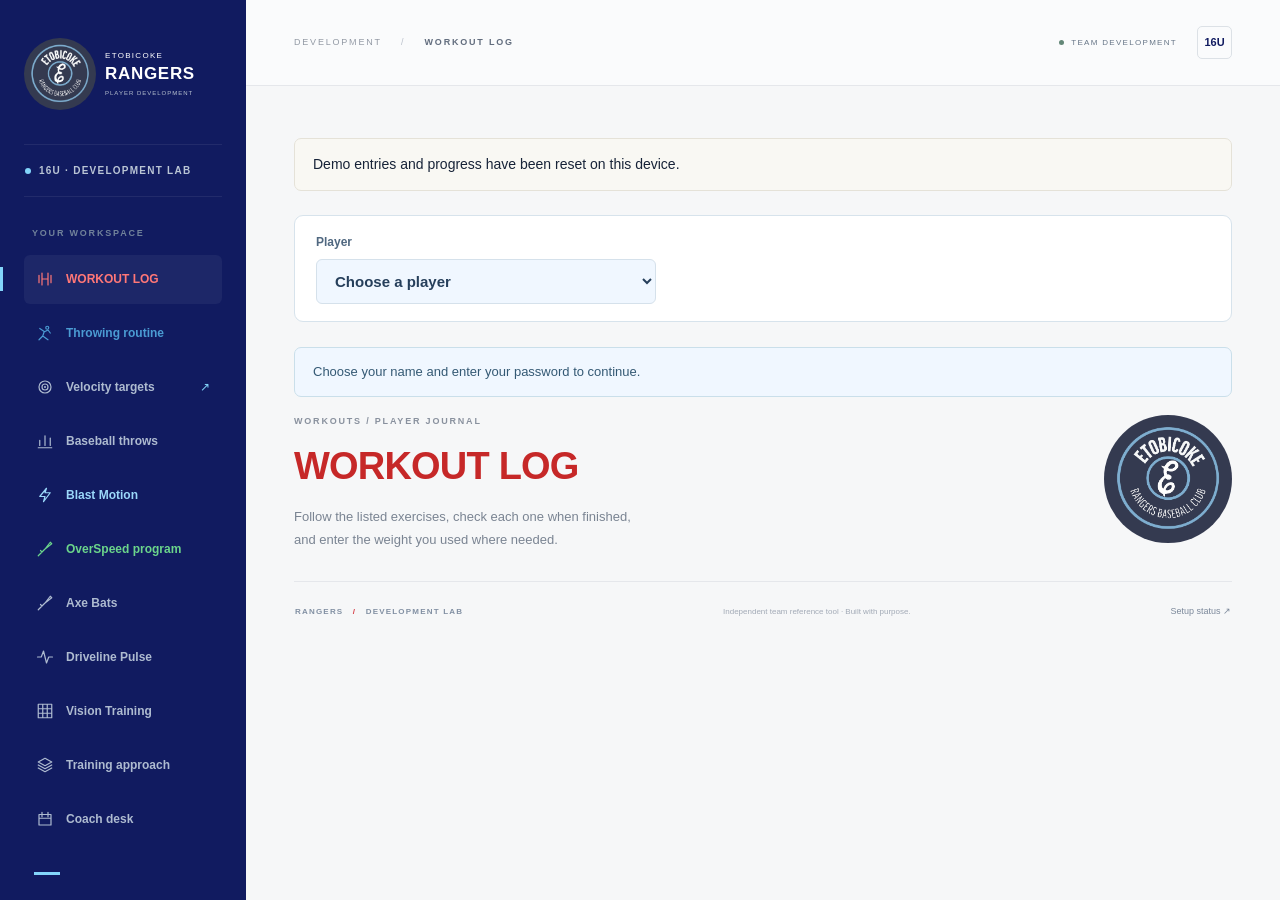
==== commit 1e8ae1a2: "Refresh stylesheet for schedule tab removal" ====
--- a/docs/index.html
+++ b/docs/index.html
@@ -4,7 +4,7 @@
 <meta charset="UTF-8"><meta name="viewport" content="width=device-width, initial-scale=1">
 <meta name="theme-color" content="#111b60"><meta name="description" content="Etobicoke Rangers 16U development workspace. Explore Driveline and DUBS references, labeled interpolation, Blast Motion, post-throwing Pulse data, and player workout journals.">
 <title>Rangers | Workout log</title>
-<link rel="icon" href="./favicon.svg" type="image/svg+xml"><link rel="stylesheet" href="./style.css?v=throwing-in-workout-options-20261026">
+<link rel="icon" href="./favicon.svg" type="image/svg+xml"><link rel="stylesheet" href="./style.css?v=remove-team-schedule-tab-20261027">
 <link rel="manifest" href="./manifest.webmanifest">
 <link rel="apple-touch-icon" sizes="180x180" href="./icons/apple-touch-icon.png">
 <meta name="apple-mobile-web-app-capable" content="yes">
--- a/docs/style.css
+++ b/docs/style.css
@@ -240,3 +240,9 @@
 .throwing-equipment-settings{margin:0 0 24px}.throwing-equipment-settings>label:first-of-type{display:block;max-width:340px;font-size:13px;font-weight:650;color:#45627b}.throwing-equipment-settings select{display:block;width:100%;margin:9px 0 18px;padding:11px 13px;border:1px solid #cedce7;border-radius:5px;font:inherit;color:#263c53}.throwing-long-toss-choice{display:flex;align-items:center;gap:10px;font-size:13px;color:#345974;background:#eef7fc;border:1px solid #d2e6f1;padding:13px;border-radius:6px;line-height:1.6}.throwing-long-toss-choice input{width:20px;height:20px;flex-shrink:0;accent-color:#4b9cd3}
 
 .throwing-unified label.throwing-long-toss-choice{display:flex;align-items:flex-start;gap:8px;padding:10px;font-size:12px;margin:12px 0}.throwing-unified .throwing-long-toss-choice input{width:20px;height:20px;min-height:20px;padding:0;margin:0;flex:0 0 20px}.throwing-long-toss-choice span{min-width:0;font-weight:500;line-height:1.6}
+
+/* The old-address saved-entry migration banner has been removed from the team site. */
+#site-address-notice{display:none!important}
+
+/* Remove Team schedule from the player navigation. */
+.nav-link[href="#schedule"],#view-schedule{display:none!important}
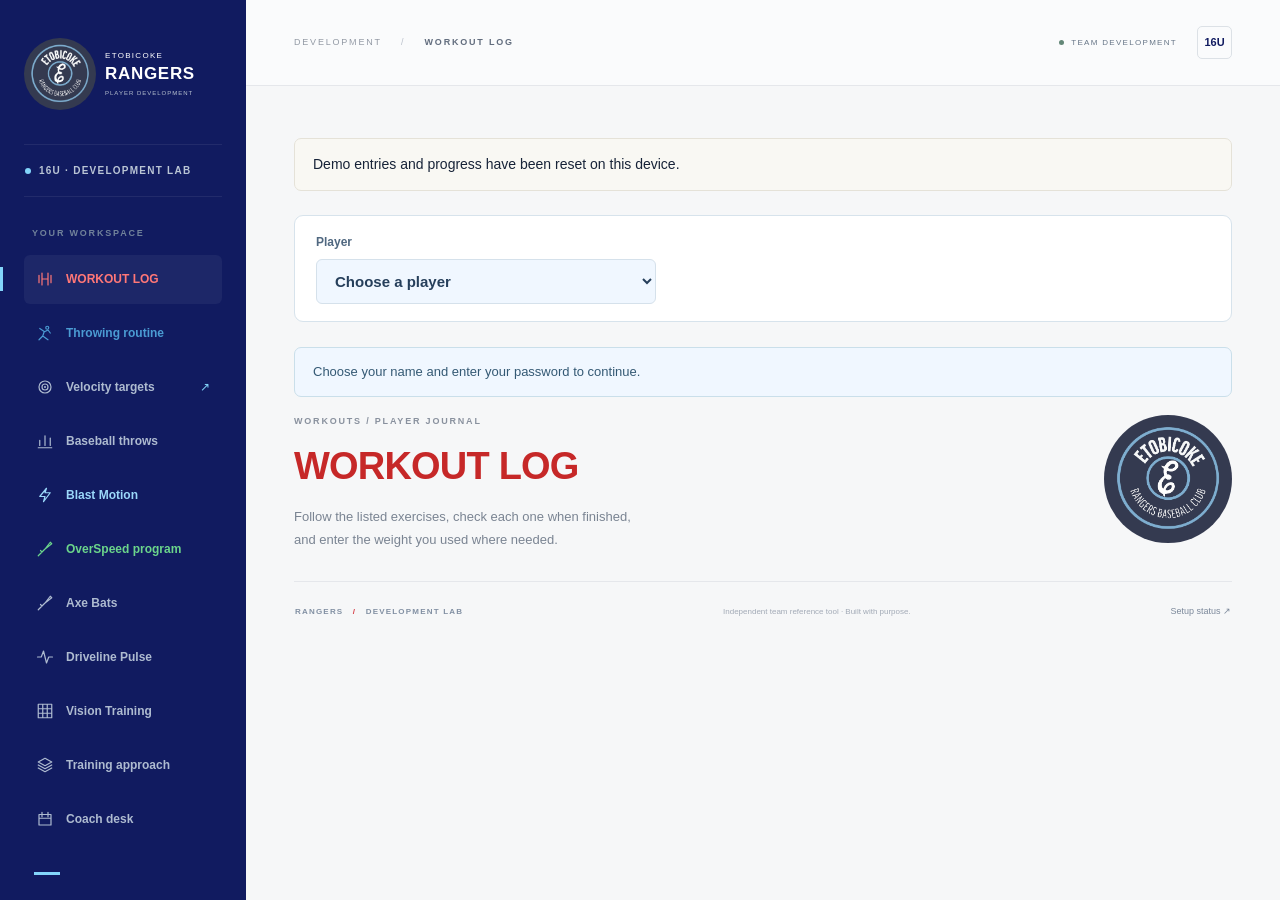
==== commit 2126474c: "Refresh target demo link styles" ====
--- a/docs/index.html
+++ b/docs/index.html
@@ -4,7 +4,7 @@
 <meta charset="UTF-8"><meta name="viewport" content="width=device-width, initial-scale=1">
 <meta name="theme-color" content="#111b60"><meta name="description" content="Etobicoke Rangers 16U development workspace. Explore Driveline and DUBS references, labeled interpolation, Blast Motion, post-throwing Pulse data, and player workout journals.">
 <title>Rangers | Workout log</title>
-<link rel="icon" href="./favicon.svg" type="image/svg+xml"><link rel="stylesheet" href="./style.css?v=remove-team-schedule-tab-20261027">
+<link rel="icon" href="./favicon.svg" type="image/svg+xml"><link rel="stylesheet" href="./style.css?v=velocity-target-demo-links-20261027">
 <link rel="manifest" href="./manifest.webmanifest">
 <link rel="apple-touch-icon" sizes="180x180" href="./icons/apple-touch-icon.png">
 <meta name="apple-mobile-web-app-capable" content="yes">
@@ -20,7 +20,7 @@
   <nav aria-label="Main navigation">
     <a href="#workouts" data-nav="workouts" class="nav-link active" aria-current="page"><svg viewBox="0 0 24 24" aria-hidden="true"><path d="M8 4v16m8-16v16M4 7v10m16-10v10M8 12h8"/></svg>WORKOUT LOG</a>
     <a href="#throwing" data-nav="throwing" class="nav-link"><svg viewBox="0 0 24 24" aria-hidden="true"><circle cx="15" cy="5" r="2"/><path d="m12 10 4-2 3 4M5 6l6 4-2 6-5 5m5-5 7 5"/></svg>Throwing routine</a>
-    <a href="#schedule" data-nav="schedule" class="nav-link"><svg viewBox="0 0 24 24" aria-hidden="true"><path d="M4 5h16v16H4zM8 2v6m8-6v6M4 10h16M8 14h2m4 0h2M8 18h2"/></svg>Team schedule</a>
+    
     <a href="#targets" data-nav="targets" class="nav-link"><svg viewBox="0 0 24 24" aria-hidden="true"><circle cx="12" cy="12" r="8"/><circle cx="12" cy="12" r="4"/><circle cx="12" cy="12" r=".6"/></svg>Velocity targets<span class="nav-arrow">↗</span></a>
     <a href="#tracker" data-nav="tracker" class="nav-link"><svg viewBox="0 0 24 24" aria-hidden="true"><path d="M5 18V11m7 7V5m7 13V8M3 21h18"/></svg>Baseball throws</a>
     <a href="#blast" data-nav="blast" class="nav-link"><svg viewBox="0 0 24 24" aria-hidden="true"><path d="m14 3-9 11h7l-2 7 9-12h-7l2-6Z"/></svg>Blast Motion</a>
@@ -39,27 +39,13 @@
   <main id="main" tabindex="-1">
     <aside id="site-address-notice" class="blast-storage-note" hidden aria-label="New team website"><strong>Rangers team website</strong><p id="site-address-message"></p><a id="site-new-address" href="https://rangerschun.github.io/" class="secondary-button" hidden>Open rangerschun.github.io ↗</a><button id="device-copy-entries" type="button" class="secondary-button" hidden>Copy saved entries from old address</button><p id="device-copy-status" role="status" aria-live="polite"></p></aside>
     <p id="demo-reset-status" class="coverage-note" role="status" hidden></p>
-    <section id="view-schedule" class="view" aria-labelledby="team-schedule-title" hidden>
-      <div class="page-heading simple-heading"><div><div class="eyebrow">ETOBICOKE RANGERS / TEAMSNAP</div><h1 id="team-schedule-title">Team schedule</h1><p>Games, practices and team events from the team calendar.<br>All event times are shown in Eastern time.</p></div><img class="page-team-logo" src="./assets/rangers-logo.jpeg" alt="Etobicoke Rangers Baseball Club" width="128" height="128"></div>
-      <section class="schedule-controls workout-entry-card" aria-label="Calendar controls">
-        <div class="schedule-actions"><button id="team-schedule-refresh" class="primary-button" type="button">Refresh schedule</button><a id="team-schedule-subscribe" class="secondary-button" href="webcal://ical-cdn.teamsnap.com/team_schedule/896a42c8-2cb3-4e91-a8af-a056eafd6026.ics">Subscribe to team calendar ↗</a><button id="team-schedule-download" class="secondary-button" type="button" disabled>Download calendar ↓</button></div>
-        <p id="team-schedule-status" class="field-help" role="status">Loading team calendar…</p><p id="team-schedule-updated" class="field-help"></p>
-        <div class="workout-context-fields"><label for="team-schedule-view">Show<select id="team-schedule-view"><option value="all">All events</option><option value="upcoming">Upcoming events</option></select></label><label for="team-schedule-search">Find an event<input id="team-schedule-search" type="search" placeholder="Event or location" autocomplete="off"></label></div>
-        <p class="field-help">Opening this tab checks TeamSnap automatically. No player name is needed. Subscribe to add team events to your calendar app; that app controls its own refresh timing.</p>
-      </section>
-      <p id="team-schedule-warning" class="coverage-note" role="status" hidden></p>
-      <div class="schedule-display-bar"><div class="schedule-layout-switch" role="group" aria-label="Schedule layout"><button id="team-schedule-grid-mode" class="secondary-button" type="button" aria-pressed="true">Calendar</button><button id="team-schedule-list-mode" class="secondary-button" type="button" aria-pressed="false">List</button></div><span id="team-schedule-count" class="field-help"></span></div>
-      <div id="team-schedule-month-controls" class="schedule-month-controls"><h2 id="team-schedule-month" aria-live="polite">Team calendar</h2><div><button id="team-schedule-previous" class="secondary-button" type="button" aria-label="Previous month">←</button><button id="team-schedule-today" class="secondary-button" type="button">Today</button><button id="team-schedule-next" class="secondary-button" type="button" aria-label="Next month">→</button></div></div>
-      <div id="team-schedule-events" class="team-schedule-events"></div>
-      <section id="team-schedule-day-details" class="schedule-day-details" aria-labelledby="team-schedule-selected-date"><h2 id="team-schedule-selected-date" tabindex="-1">Selected day</h2><div id="team-schedule-day-events"></div></section>
-    </section>
     <section id="view-targets" class="view" aria-labelledby="targets-title" hidden data-player-access="locked">
       <div class="tab-player-bar"><div class="player-field"><label for="player"><span class="step-number">01</span> SELECT PLAYER</label><div class="select-wrap"><select id="player" aria-describedby="player-help"><option value="">Choose a player</option><option value="Aidan">Aidan</option><option value="Ambrose">Ambrose</option><option value="Andre">Andre</option><option value="Carson">Carson</option><option value="Carter">Carter</option><option value="Jayden">Jayden</option><option value="Joseph">Joseph</option><option value="Josh">Josh</option><option value="Max">Max</option><option value="Michael">Michael</option><option value="Nathan">Nathan</option><option value="Raiden">Raiden</option><option value="Rory">Rory</option><option value="Walker">Walker</option><option value="Marcus">Marcus</option><option value="Dominic">Dominic</option><option value="Demo">Demo</option></select></div><p id="player-help" class="field-help">Choose your name for this session</p></div></div>
       <p id="access-message-targets" class="player-access-message" role="status">Choose your name and enter your password to continue.</p>
       <div class="page-heading"><div><div class="eyebrow">THE TARGET IS A STARTING POINT.</div><h1 id="targets-title">Velocity targets</h1><p>Choose DUBS, Driveline or MARV ball references.<br class="desktop-break"> Bring a clear purpose to the work.</p></div><div class="hero-emblem" aria-hidden="true"><div class="emblem-orbit orbit-one"></div><div class="emblem-orbit orbit-two"></div><span class="emblem-cross cross-one">+</span><span class="emblem-cross cross-two">+</span><img class="hero-logo" src="./assets/rangers-logo.jpeg" alt="" width="160" height="160"><div class="hero-coordinate">PLYOCARE / VELOCITY LAB</div></div></div>
       <div class="coverage-note"><span class="note-symbol">i</span><p><strong>Screenshot coverage: 70–86 mph.</strong> Whole-mph inputs use the exact readings from your 17 screenshots. Decimal inputs use labeled interpolation. Colors, drill labels, and blanks are preserved.</p><button type="button" class="text-button" data-open="method-dialog">About the data <span>↗</span></button></div>
       <div class="equipment-note"><span class="eyebrow">DUBS / DRIVELINE / MARV</span><p>Choose your ball brand below. DUBS includes labeled reference estimates; MARV shows colours and ounce weights.</p><a href="#coach">Compare equipment ↗</a></div>
-      <div class="target-options"><div><span class="option-label">BALL BRAND</span><div class="equipment-switch" role="group" aria-label="Choose ball brand"><button type="button" data-equipment-mode="dubs" class="selected" aria-pressed="true">DUBS</button><button type="button" data-equipment-mode="driveline" aria-pressed="false">Driveline</button><button type="button" data-equipment-mode="marv" aria-pressed="false">MARV</button></div></div></div>
+      
       <nav class="drill-demos" aria-label="Watch PlyoCare drill demonstrations"><span>WATCH THE DRILL</span><div id="target-drill-demos"></div><small>Driveline demonstrations · opens a video in a new tab</small></nav>
       <form id="target-form" class="setup-card" novalidate>
         
@@ -67,7 +53,7 @@
         <div class="update-field"><button class="primary-button" type="submit">View my targets <span>↗</span></button><p class="field-help">Reference only · no throws recorded</p></div>
         <p class="form-error" id="velocity-error" role="alert" hidden></p>
       </form>
-      
+      <div class="target-options"><div><span class="option-label">BALL BRAND</span><div class="equipment-switch" role="group" aria-label="Choose ball brand"><button type="button" data-equipment-mode="dubs" class="selected" aria-pressed="true">DUBS</button><button type="button" data-equipment-mode="driveline" aria-pressed="false">Driveline</button><button type="button" data-equipment-mode="marv" aria-pressed="false">MARV</button></div></div></div>
       <div class="results-heading"><div><div class="eyebrow" id="result-player">DUBS · REFERENCES + 150 G PROJECTIONS</div><h2 id="result-heading">DUBS references &amp; estimates at 75 mph</h2></div><span class="status-pill interpolated" id="result-status">Unvalidated · includes projections</span></div>
       <div id="dubs-transfer-note" class="dubs-transfer-note"><strong>Provisional reference · DUBS output not validated</strong><p>Five ball weights use copied Driveline references. Dark green 150 g shows PROJECTED values for Step Backs, Janitors, Drop Steps and Walking Windups: 60% of the 100 g reference + 40% of the 225 g reference. Roll-Ins stay blank. This assumes a straight-line change with mass; no 150 g or DUBS readings validate that assumption. Decimal mound baselines also use interpolation.</p></div><div id="marv-reference-note" class="dubs-transfer-note" hidden><strong>MARV ball colours &amp; weights</strong><p>3.5 oz light blue · 5 oz white · 7.5 oz red · 10 oz yellow · 16 oz orange · 32 oz dark gray. No MARV velocity targets have been supplied.</p><a href="https://marvtraining.com/products/marv-balls-velo-set" target="_blank" rel="noopener noreferrer">MARV Velo Set details ↗</a></div><div class="filter-bar"><div id="ball-filters" class="ball-filters" role="group" aria-label="Filter by ball color"></div><button class="export-button" id="export-targets" type="button"><svg viewBox="0 0 24 24" aria-hidden="true"><path d="M12 3v12m-4-4 4 4 4-4M4 16v5h16v-5"/></svg><span>Export targets</span></button></div>
       <p id="result-announcement" class="sr-only" role="status" aria-live="polite"></p>
--- a/docs/style.css
+++ b/docs/style.css
@@ -244,5 +244,6 @@
 /* The old-address saved-entry migration banner has been removed from the team site. */
 #site-address-notice{display:none!important}
 
-/* Remove Team schedule from the player navigation. */
-.nav-link[href="#schedule"],#view-schedule{display:none!important}
+
+/* Make each velocity target a clear, keyboard-accessible link to its drill demo. */
+.target-demo-link{position:absolute;inset:0;display:flex;justify-content:center;align-items:center;gap:4px;flex-wrap:wrap;padding:10px 2px 0;box-sizing:border-box;border-radius:inherit;color:inherit;text-decoration:none}.target-demo-link:focus-visible{outline:2px solid #111b60;outline-offset:1px;z-index:2}
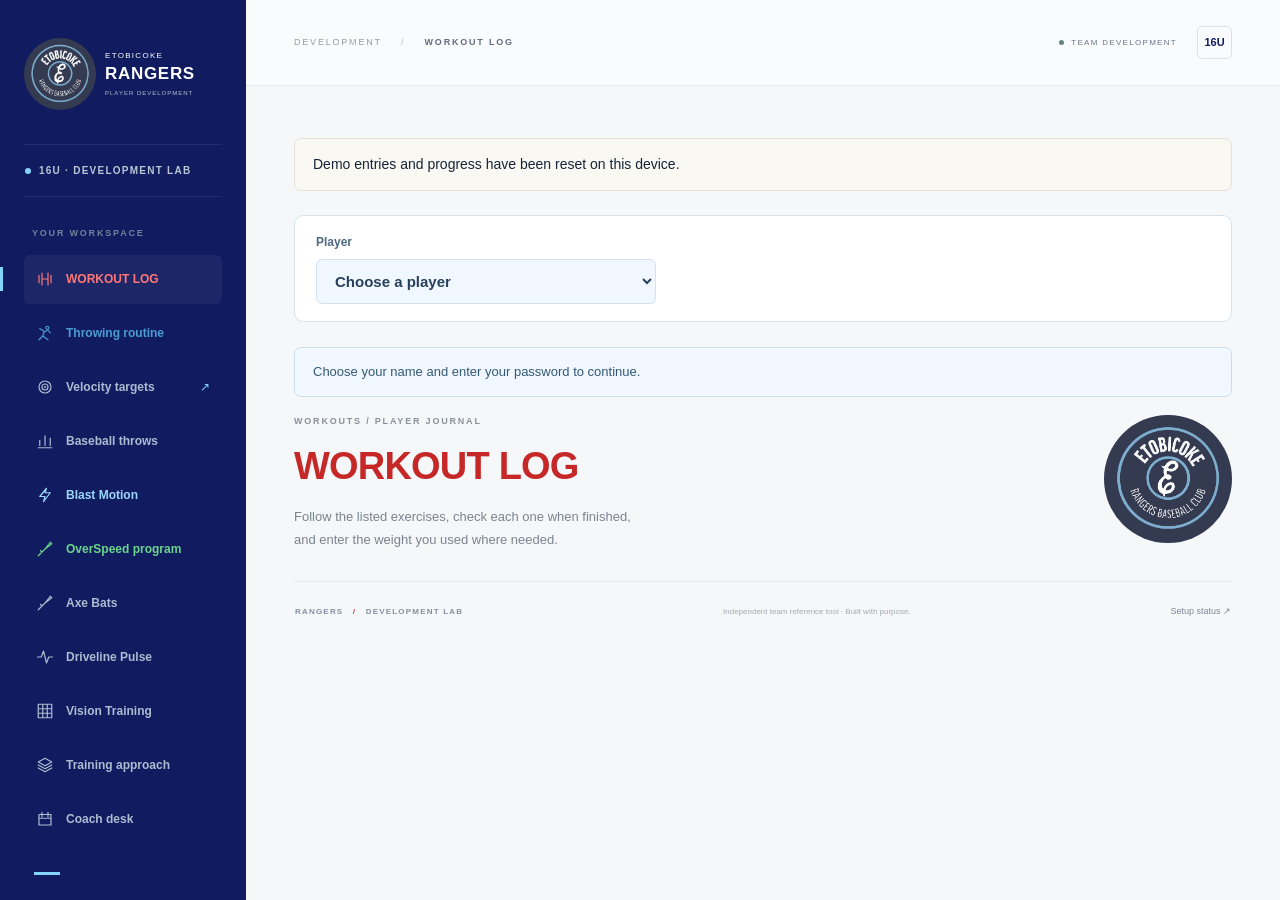
==== commit f005ec1b: "Refresh Rangers app assets" ====
--- a/docs/index.html
+++ b/docs/index.html
@@ -4,7 +4,7 @@
 <meta charset="UTF-8"><meta name="viewport" content="width=device-width, initial-scale=1">
 <meta name="theme-color" content="#111b60"><meta name="description" content="Etobicoke Rangers 16U development workspace. Explore Driveline and DUBS references, labeled interpolation, Blast Motion, post-throwing Pulse data, and player workout journals.">
 <title>Rangers | Workout log</title>
-<link rel="icon" href="./favicon.svg" type="image/svg+xml"><link rel="stylesheet" href="./style.css?v=velocity-target-demo-links-20261027">
+<link rel="icon" href="./favicon.svg" type="image/svg+xml"><link rel="stylesheet" href="./style.css?v=four-column-checklist-20261027">
 <link rel="manifest" href="./manifest.webmanifest">
 <link rel="apple-touch-icon" sizes="180x180" href="./icons/apple-touch-icon.png">
 <meta name="apple-mobile-web-app-capable" content="yes">
@@ -348,6 +348,6 @@
 <dialog id="player-access-dialog" class="player-access-dialog" aria-labelledby="player-access-title" aria-describedby="player-access-help"><form id="player-access-form"><div class="eyebrow">PLAYER CHECK</div><h2 id="player-access-title">Continue as <span id="player-access-name"></span></h2><p id="player-access-help">Enter your password to continue.</p><label for="player-access-code">Password<input id="player-access-code" type="password" inputmode="numeric" autocomplete="off" maxlength="4" required></label><p id="player-access-error" class="form-error" role="alert" hidden></p><div class="player-access-actions"><button id="player-access-cancel" type="button" class="secondary-button">Cancel</button><button id="player-access-submit" type="submit" class="primary-button">Continue</button></div></form></dialog>
 <dialog id="method-dialog" aria-labelledby="method-title"><div class="dialog-heading"><span class="eyebrow">KNOW THE SOURCE</span><button class="close-dialog" type="button" aria-label="Close data information">×</button></div><h2 id="method-title">A reference, with the<br>details kept intact.</h2><div class="method-points"><p><strong>Observed · whole mph</strong>Inputs from 70 through 86 mph show the exact displayed values transcribed from your 17 supplied calculator screenshots.</p><p><strong>Interpolated · decimal mph</strong>Within that range, decimal inputs use a straight-line estimate between neighboring screenshots, rounded to one decimal. This is an estimate, not the original Driveline formula.</p><p><strong>Exact source coverage: 70–86 mph</strong>The previous 80–86 mph projections have been replaced by screenshot observations. Inputs outside this range receive no targets. The original calculator formula has not been reconstructed.</p><p><strong>Colors and blanks matter</strong>Every original ball color, drill label and blank is retained in Driveline view. The separate DUBS 150 g projections do not replace any screenshot observation.</p><p><strong>Equipment stays specific</strong>These are Driveline reference observations. DUBS view copies Driveline references for 100, 225, 350, 450, and 1,000 g nominal matches. These are not validated DUBS output targets. Your supplied chart identifies orange as 350 g. The dark green DUBS 150 g row has four mass-interpolated projections: 60% of the gray 100 g reference plus 40% of the red 225 g reference. Roll-Ins are not projected. No yellow 150 g source readings or measured DUBS readings validate these projections.</p></div><button class="primary-button close-dialog" type="button">Back to the targets <span>→</span></button></dialog>
 <noscript><div class="noscript">Enable JavaScript to calculate targets. Blast entry requires JavaScript; PlyoCare throw entry remains on hold.</div></noscript>
-<script type="module" src="./app-home-ea4cdde34c6f.mjs"></script>
+<script type="module" src="./app-home-ea4cdde34c6f.mjs?v=no-schedule-20261027"></script>
 <script defer src="./pwa-register.js"></script>
 </body></html>
--- a/docs/style.css
+++ b/docs/style.css
@@ -136,7 +136,7 @@
 
 /* Compact numbered activity cards. Reading order follows source order across rows. */
 .workout-unified{container-type:inline-size}
-.workout-exercises.is-checklist{display:grid;grid-template-columns:repeat(3,minmax(0,1fr));gap:10px;align-items:start}
+.workout-exercises.is-checklist{display:grid;grid-template-columns:repeat(4,minmax(0,1fr));gap:10px;align-items:start}
 /* Workout Log follows the three-column checklist; narrower containers adapt below. */
 .workout-exercises.is-checklist .workout-checklist-row{min-width:0;border-radius:6px}
 .workout-unified .is-checklist label.checklist-complete{gap:9px;padding:12px;min-height:54px;align-items:flex-start}
